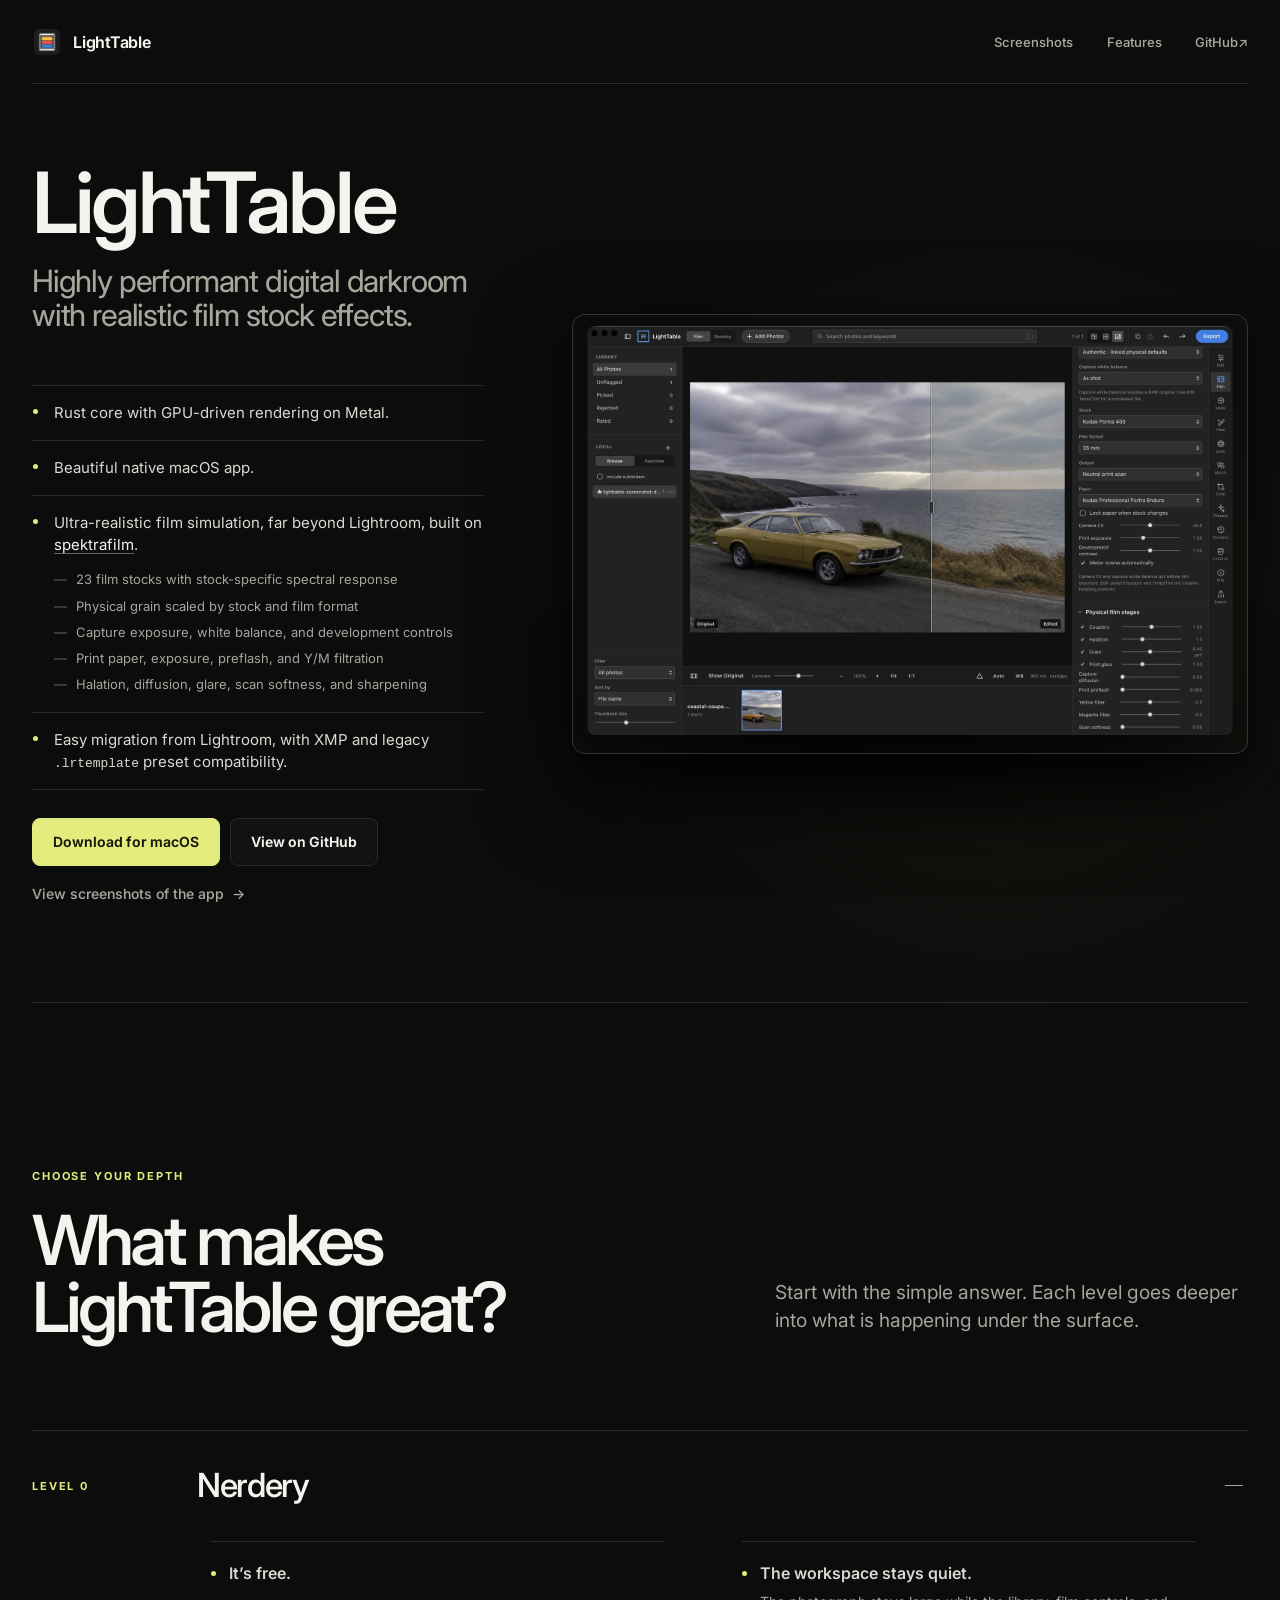
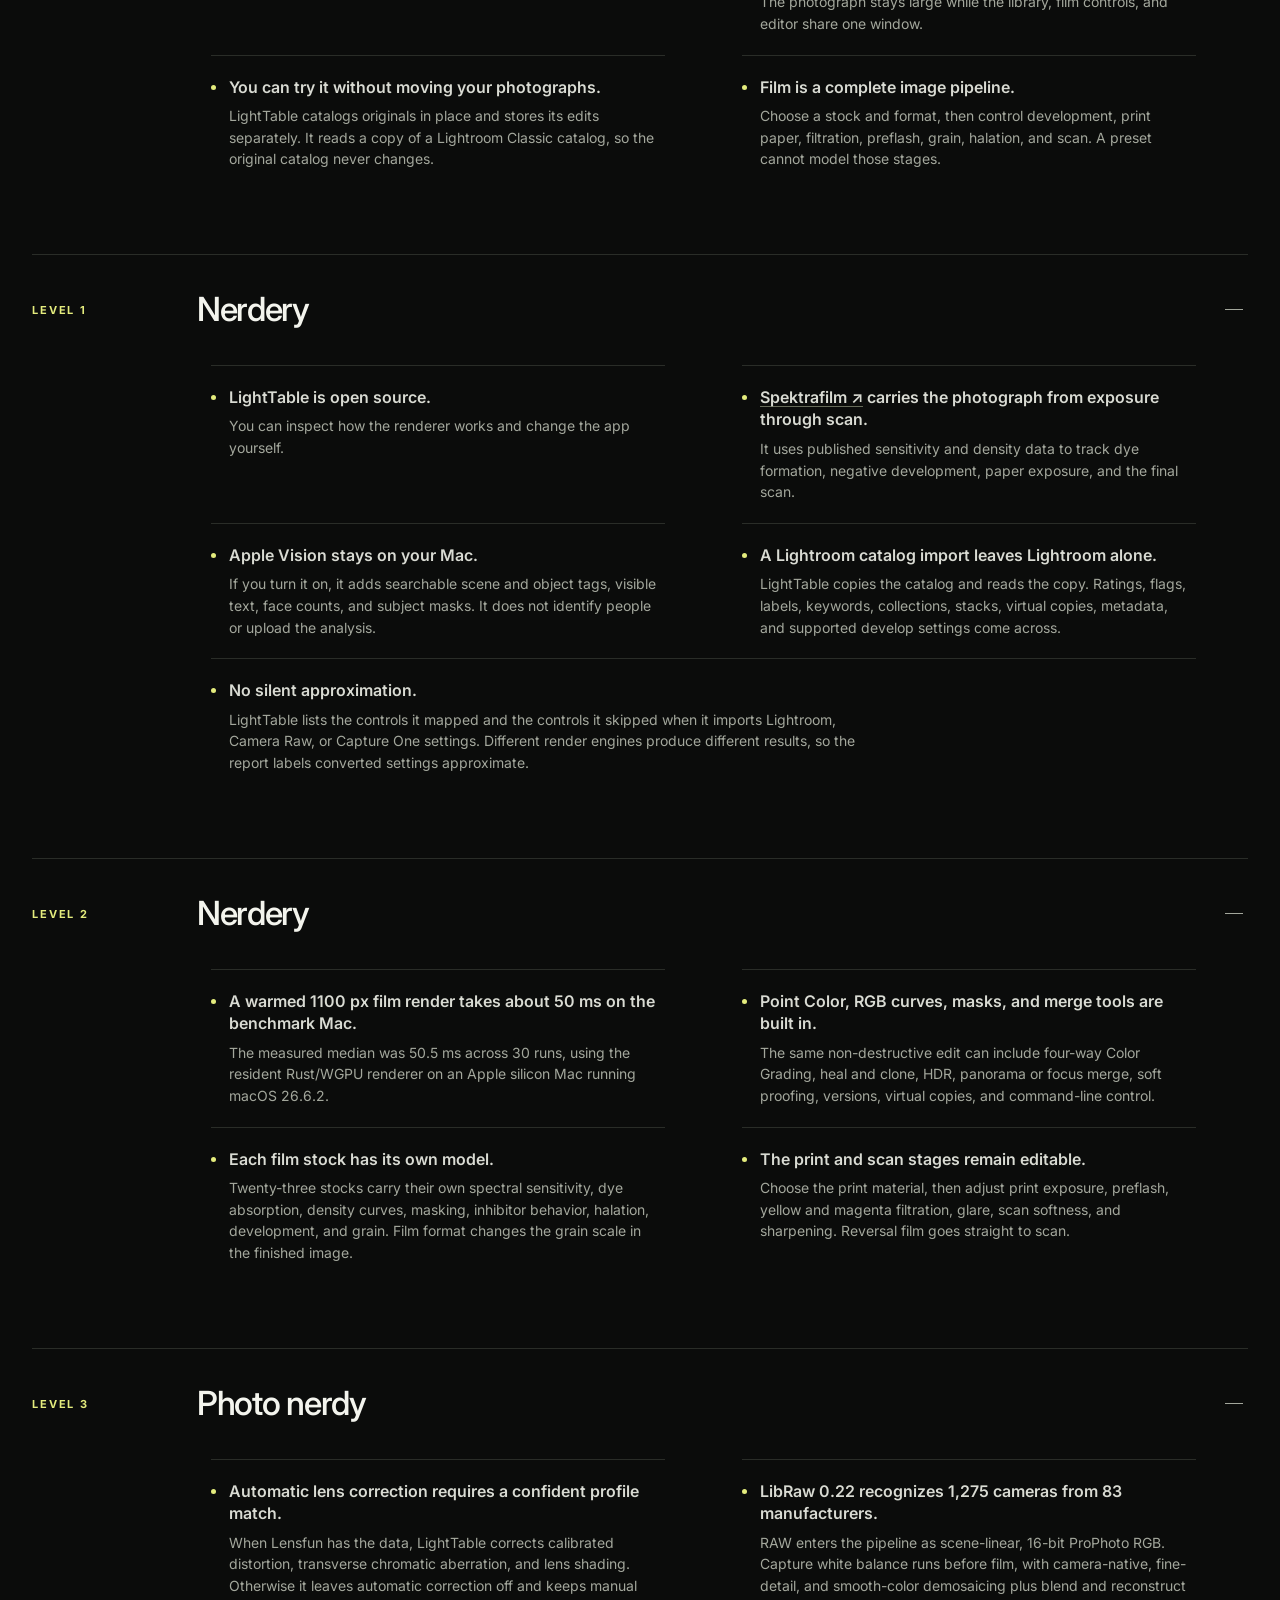
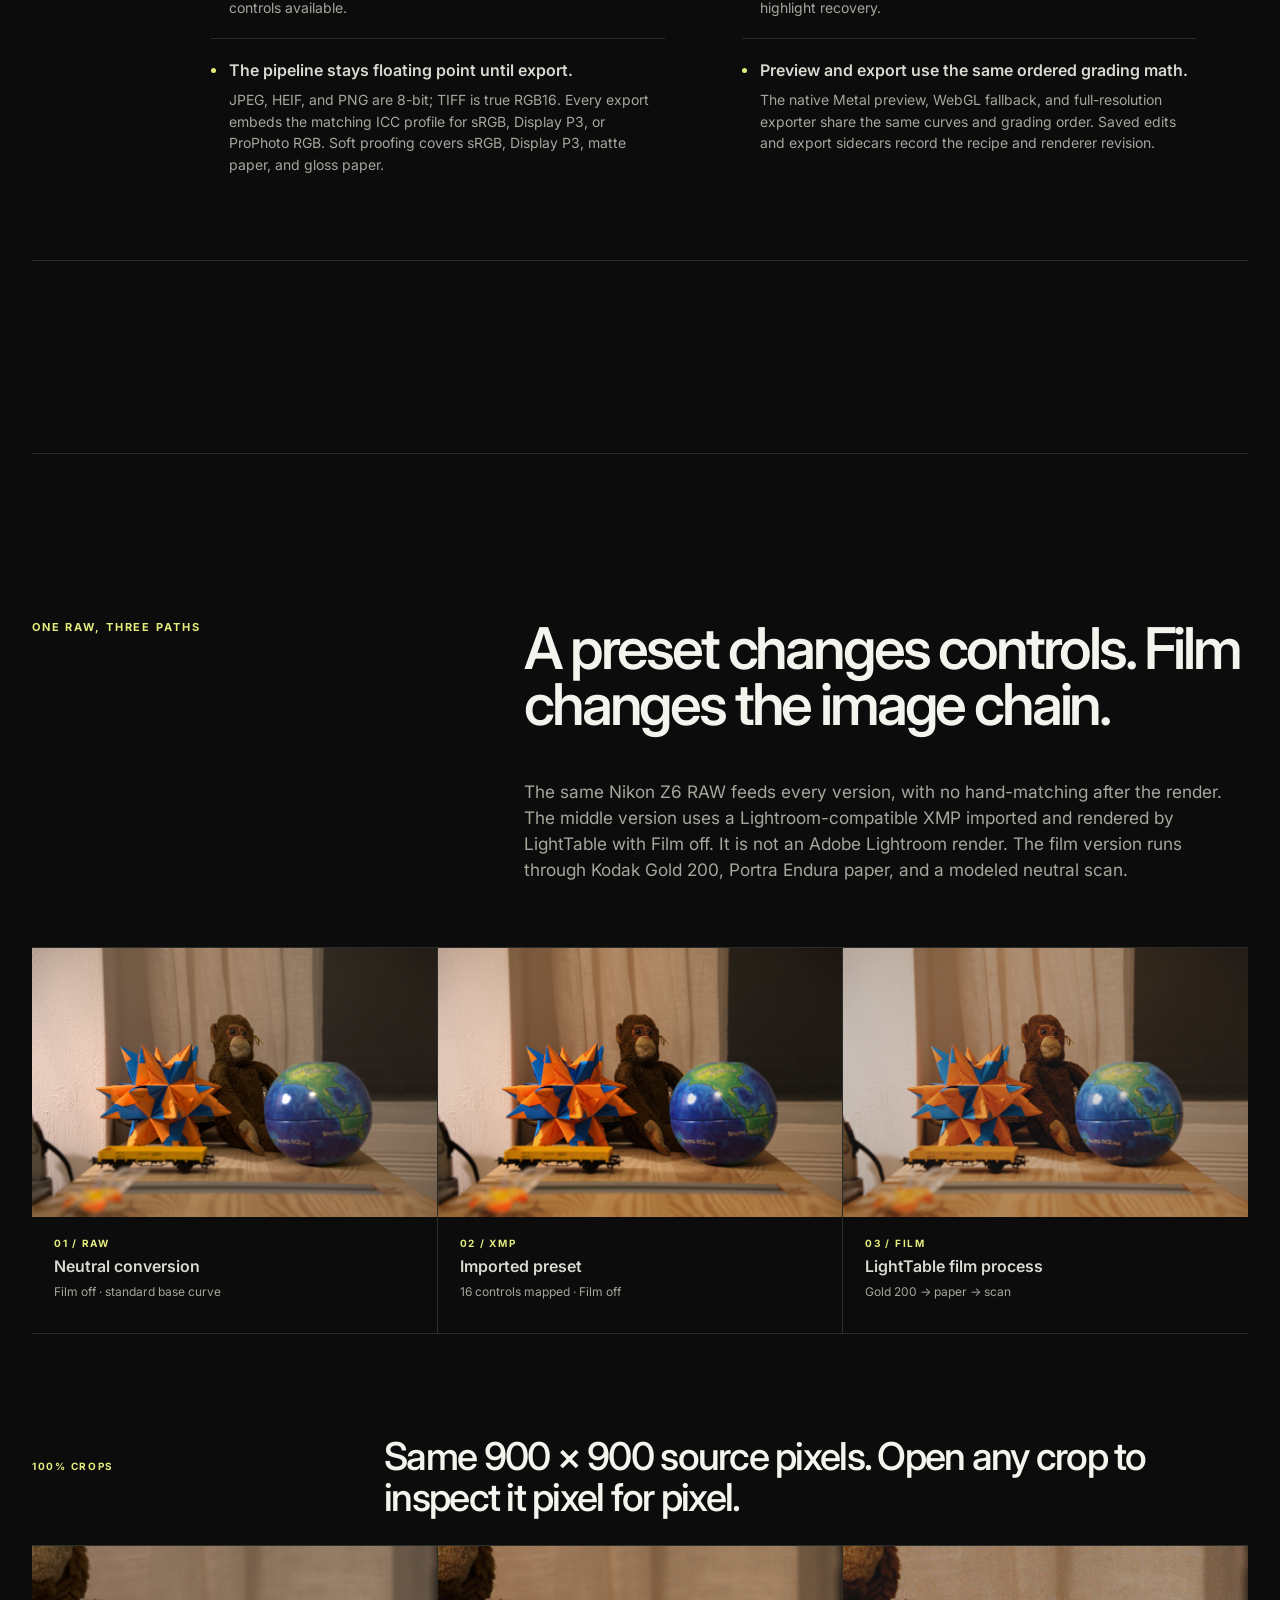
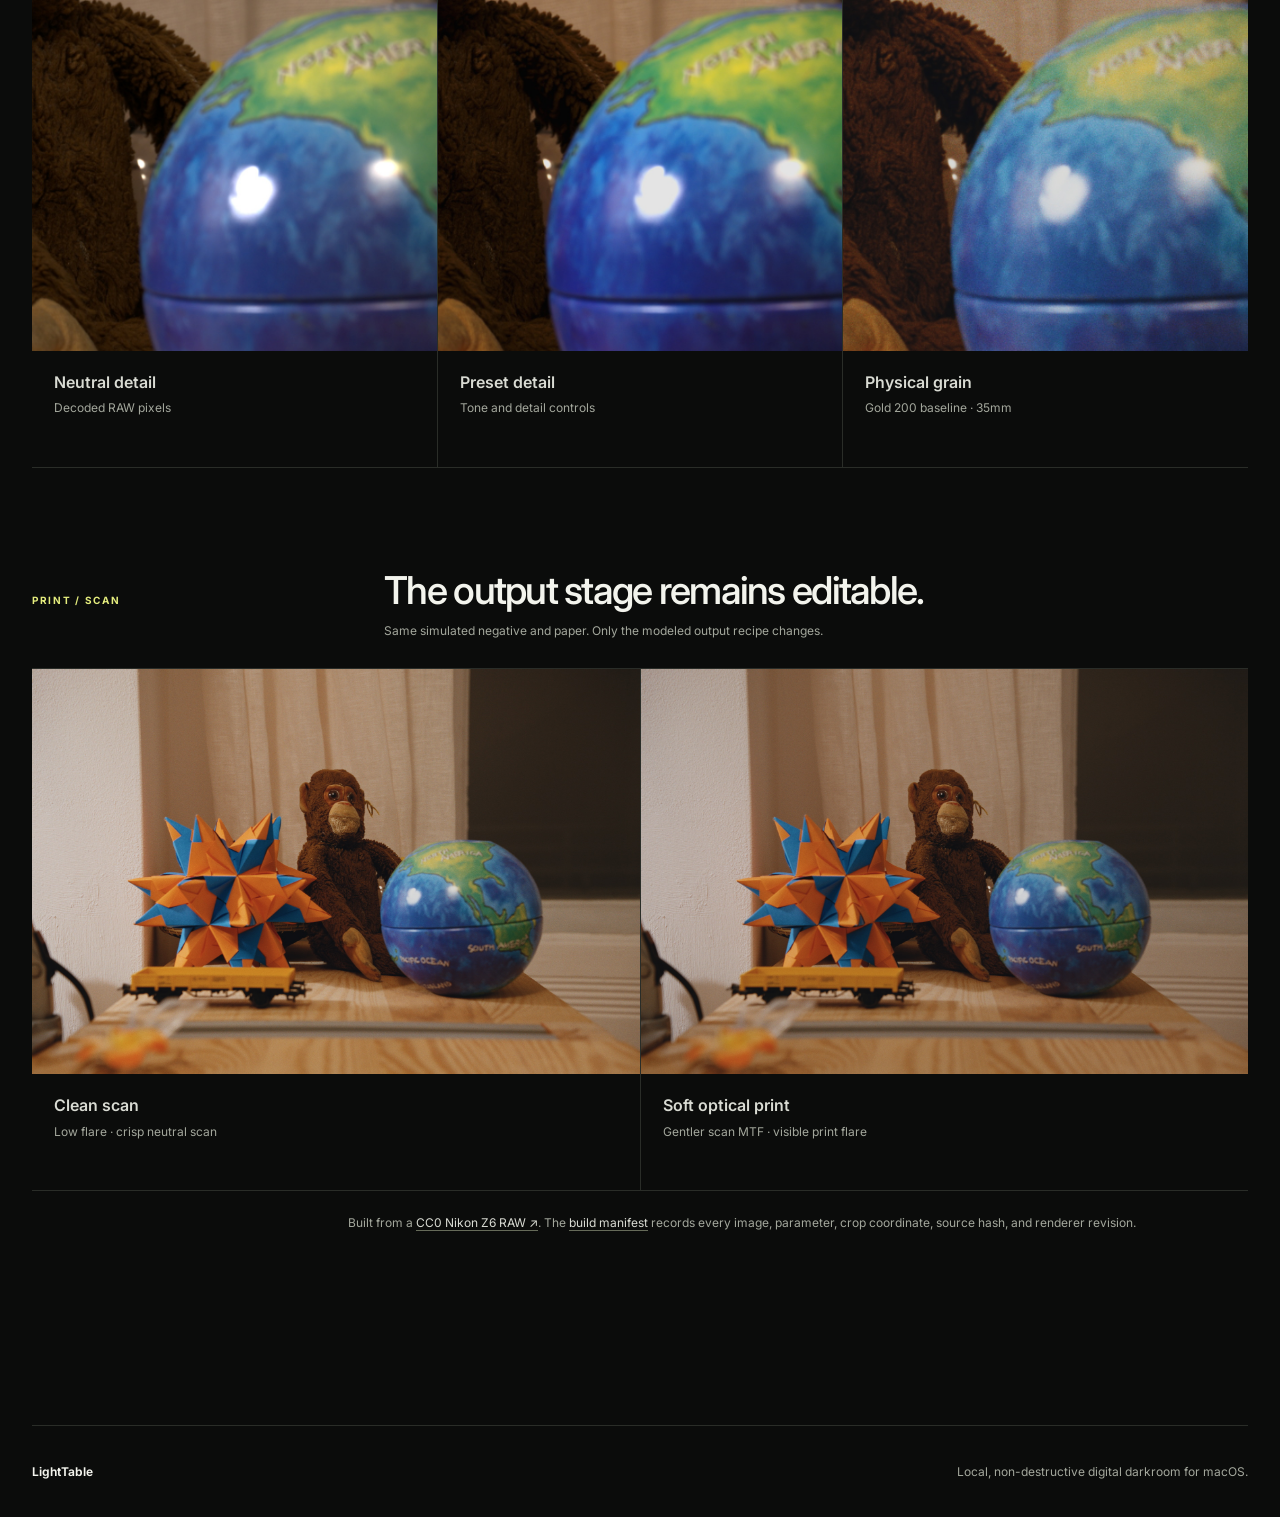
==== index.html @ 834a9f25 "Add searchable feature guide" ====
<!doctype html>
<html lang="en">
  <head>
    <meta charset="utf-8" />
    <meta name="viewport" content="width=device-width, initial-scale=1" />
    <meta
      name="description"
      content="LightTable - Highly performant digital darkroom with realistic film stock effects."
    />
    <meta property="og:title" content="LightTable - Highly performant digital darkroom" />
    <meta
      property="og:description"
      content="A native macOS editor with a Rust and GPU-driven core and realistic film stock effects."
    />
    <meta property="og:type" content="website" />
    <meta property="og:url" content="https://lighttable.app/" />
    <meta property="og:image" content="https://lighttable.app/og.png" />
    <meta name="twitter:card" content="summary_large_image" />
    <meta name="theme-color" content="#0b0c0b" />
    <link rel="icon" href="icon.png" />
    <link rel="preconnect" href="https://fonts.googleapis.com" />
    <link rel="preconnect" href="https://fonts.gstatic.com" crossorigin />
    <link
      href="https://fonts.googleapis.com/css2?family=Inter:wght@400;500;600;700&amp;display=swap"
      rel="stylesheet"
    />
    <link rel="stylesheet" href="styles.css" />
    <title>LightTable - Highly performant digital darkroom</title>
  </head>
  <body>
    <a class="skip-link" href="#main">Skip to content</a>
    <header class="site-header">
      <a class="wordmark" href="./" aria-label="LightTable home">
        <img src="icon.png" alt="" width="30" height="30" />
        <span>LightTable</span>
      </a>
      <nav class="site-nav" aria-label="Main navigation">
        <a href="screenshots.html">Screenshots</a>
        <a href="features.html">Features</a>
        <a href="https://github.com/reville/lighttable-app">GitHub <span aria-hidden="true">↗</span></a>
      </nav>
    </header>

    <main id="main">
      <section class="hero">
        <div class="hero-copy">
          <h1 class="reveal">
            <span>LightTable</span>
            <small>Highly performant digital darkroom with realistic film stock effects.</small>
          </h1>

          <ul class="feature-list reveal">
            <li>Rust core with GPU-driven rendering on Metal.</li>
            <li>Beautiful native macOS app.</li>
            <li>
              Ultra-realistic film simulation, far beyond Lightroom, built on
              <a href="https://github.com/andreavolpato/agx-emulsion">spektrafilm</a>.
              <ul>
                <li>23 film stocks with stock-specific spectral response</li>
                <li>Physical grain scaled by stock and film format</li>
                <li>Capture exposure, white balance, and development controls</li>
                <li>Print paper, exposure, preflash, and Y/M filtration</li>
                <li>Halation, diffusion, glare, scan softness, and sharpening</li>
              </ul>
            </li>
            <li>Easy migration from Lightroom, with XMP and legacy <code>.lrtemplate</code> preset compatibility.</li>
          </ul>

          <div class="actions reveal">
            <a
              class="button button-primary"
              id="release-download"
              href="https://github.com/reville/lighttable-app/releases"
            >Download for macOS</a>
            <a class="button button-secondary" href="https://github.com/reville/lighttable-app">View on GitHub</a>
          </div>

          <a class="screenshot-link reveal" href="screenshots.html">
            View screenshots of the app <span aria-hidden="true">→</span>
          </a>
        </div>

        <a class="product-shot reveal" href="screenshots.html" aria-label="View LightTable screenshots">
          <img
            src="screenshots/film-controls.webp"
            alt="LightTable's native macOS Film workspace showing film stock and physical print controls"
            width="1800"
            height="1169"
          />
        </a>
      </section>

      <section class="nerdery" id="features" aria-labelledby="nerdery-title">
        <header class="nerdery-intro reveal">
          <p class="eyebrow">Choose your depth</p>
          <h2 id="nerdery-title">What makes LightTable great?</h2>
          <p>
            Start with the simple answer. Each level goes deeper into what is
            happening under the surface.
          </p>
        </header>

        <div class="nerdery-levels">
          <details class="nerdery-level reveal" open>
            <summary>
              <span class="nerdery-level-number">Level 0</span>
              <span class="nerdery-level-title">Nerdery</span>
              <span class="nerdery-level-toggle" aria-hidden="true"></span>
            </summary>
            <div class="nerdery-copy">
              <ul>
                <li><strong>It’s free.</strong></li>
                <li>
                  <strong>The workspace stays quiet.</strong>
                  <span>The photograph stays large while the library, film controls, and editor share one window.</span>
                </li>
                <li>
                  <strong>You can try it without moving your photographs.</strong>
                  <span>LightTable catalogs originals in place and stores its edits separately. It reads a copy of a Lightroom Classic catalog, so the original catalog never changes.</span>
                </li>
                <li>
                  <strong>Film is a complete image pipeline.</strong>
                  <span>Choose a stock and format, then control development, print paper, filtration, preflash, grain, halation, and scan. A preset cannot model those stages.</span>
                </li>
              </ul>
            </div>
          </details>

          <details class="nerdery-level reveal" open>
            <summary>
              <span class="nerdery-level-number">Level 1</span>
              <span class="nerdery-level-title">Nerdery</span>
              <span class="nerdery-level-toggle" aria-hidden="true"></span>
            </summary>
            <div class="nerdery-copy">
              <ul>
                <li>
                  <strong>LightTable is open source.</strong>
                  <span>You can inspect how the renderer works and change the app yourself.</span>
                </li>
                <li>
                  <strong><a href="https://github.com/andreavolpato/agx-emulsion">Spektrafilm <span aria-hidden="true">↗</span></a> carries the photograph from exposure through scan.</strong>
                  <span>It uses published sensitivity and density data to track dye formation, negative development, paper exposure, and the final scan.</span>
                </li>
                <li>
                  <strong>Apple Vision stays on your Mac.</strong>
                  <span>If you turn it on, it adds searchable scene and object tags, visible text, face counts, and subject masks. It does not identify people or upload the analysis.</span>
                </li>
                <li>
                  <strong>A Lightroom catalog import leaves Lightroom alone.</strong>
                  <span>LightTable copies the catalog and reads the copy. Ratings, flags, labels, keywords, collections, stacks, virtual copies, metadata, and supported develop settings come across.</span>
                </li>
                <li>
                  <strong>No silent approximation.</strong>
                  <span>LightTable lists the controls it mapped and the controls it skipped when it imports Lightroom, Camera Raw, or Capture One settings. Different render engines produce different results, so the report labels converted settings approximate.</span>
                </li>
              </ul>
            </div>
          </details>

          <details class="nerdery-level reveal" open>
            <summary>
              <span class="nerdery-level-number">Level 2</span>
              <span class="nerdery-level-title">Nerdery</span>
              <span class="nerdery-level-toggle" aria-hidden="true"></span>
            </summary>
            <div class="nerdery-copy">
              <ul>
                <li>
                  <strong>A warmed 1100 px film render takes about 50 ms on the benchmark Mac.</strong>
                  <span>The measured median was 50.5 ms across 30 runs, using the resident Rust/WGPU renderer on an Apple silicon Mac running macOS 26.6.2.</span>
                </li>
                <li>
                  <strong>Point Color, RGB curves, masks, and merge tools are built in.</strong>
                  <span>The same non-destructive edit can include four-way Color Grading, heal and clone, HDR, panorama or focus merge, soft proofing, versions, virtual copies, and command-line control.</span>
                </li>
                <li>
                  <strong>Each film stock has its own model.</strong>
                  <span>Twenty-three stocks carry their own spectral sensitivity, dye absorption, density curves, masking, inhibitor behavior, halation, development, and grain. Film format changes the grain scale in the finished image.</span>
                </li>
                <li>
                  <strong>The print and scan stages remain editable.</strong>
                  <span>Choose the print material, then adjust print exposure, preflash, yellow and magenta filtration, glare, scan softness, and sharpening. Reversal film goes straight to scan.</span>
                </li>
              </ul>
            </div>
          </details>

          <details class="nerdery-level reveal" open>
            <summary>
              <span class="nerdery-level-number">Level 3</span>
              <span class="nerdery-level-title">Photo nerdy</span>
              <span class="nerdery-level-toggle" aria-hidden="true"></span>
            </summary>
            <div class="nerdery-copy">
              <ul>
                <li>
                  <strong>Automatic lens correction requires a confident profile match.</strong>
                  <span>When Lensfun has the data, LightTable corrects calibrated distortion, transverse chromatic aberration, and lens shading. Otherwise it leaves automatic correction off and keeps manual controls available.</span>
                </li>
                <li>
                  <strong>LibRaw 0.22 recognizes 1,275 cameras from 83 manufacturers.</strong>
                  <span>RAW enters the pipeline as scene-linear, 16-bit ProPhoto RGB. Capture white balance runs before film, with camera-native, fine-detail, and smooth-color demosaicing plus blend and reconstruct highlight recovery.</span>
                </li>
                <li>
                  <strong>The pipeline stays floating point until export.</strong>
                  <span>JPEG, HEIF, and PNG are 8-bit; TIFF is true RGB16. Every export embeds the matching ICC profile for sRGB, Display P3, or ProPhoto RGB. Soft proofing covers sRGB, Display P3, matte paper, and gloss paper.</span>
                </li>
                <li>
                  <strong>Preview and export use the same ordered grading math.</strong>
                  <span>The native Metal preview, WebGL fallback, and full-resolution exporter share the same curves and grading order. Saved edits and export sidecars record the recipe and renderer revision.</span>
                </li>
              </ul>
            </div>
          </details>
        </div>
      </section>

      <figure class="film-proof reveal" aria-labelledby="film-proof-title">
        <figcaption class="film-proof-intro">
          <p class="eyebrow">One RAW, three paths</p>
          <h3 id="film-proof-title">A preset changes controls. Film changes the image chain.</h3>
          <p>
            The same Nikon Z6 RAW feeds every version, with no hand-matching
            after the render. The middle version uses a Lightroom-compatible
            XMP imported and rendered by LightTable with Film off. It is not an
            Adobe Lightroom render. The film version runs through Kodak Gold
            200, Portra Endura paper, and a modeled neutral scan.
          </p>
        </figcaption>

        <div class="proof-grid proof-grid-three" aria-label="Full image comparison">
          <a class="proof-item" href="assets/film-comparison/neutral-frame.jpg">
            <span class="proof-image"><img src="assets/film-comparison/neutral-frame.jpg" alt="Neutral conversion of the Nikon Z6 still-life RAW" width="1800" height="1199" loading="lazy" /></span>
            <span class="proof-meta"><span class="proof-index">01 / RAW</span><strong>Neutral conversion</strong><small>Film off · standard base curve</small></span>
          </a>
          <a class="proof-item" href="assets/film-comparison/imported-xmp-frame.jpg">
            <span class="proof-image"><img src="assets/film-comparison/imported-xmp-frame.jpg" alt="The same RAW with a Lightroom-compatible XMP converted and rendered by LightTable" width="1800" height="1199" loading="lazy" /></span>
            <span class="proof-meta"><span class="proof-index">02 / XMP</span><strong>Imported preset</strong><small>16 controls mapped · Film off</small></span>
          </a>
          <a class="proof-item" href="assets/film-comparison/lighttable-film-frame.jpg">
            <span class="proof-image"><img src="assets/film-comparison/lighttable-film-frame.jpg" alt="The same RAW modeled as Kodak Gold 200, printed to Portra Endura paper, and scanned" width="1800" height="1199" loading="lazy" /></span>
            <span class="proof-meta"><span class="proof-index">03 / FILM</span><strong>LightTable film process</strong><small>Gold 200 → paper → scan</small></span>
          </a>
        </div>

        <div class="proof-subhead">
          <span class="proof-index">100% crops</span>
          <h4>Same 900 × 900 source pixels. Open any crop to inspect it pixel for pixel.</h4>
        </div>
        <div class="proof-grid proof-grid-three proof-crops" aria-label="Matched one hundred percent crops">
          <a class="proof-item" href="assets/film-comparison/neutral-crop.jpg">
            <span class="proof-image"><img src="assets/film-comparison/neutral-crop.jpg" alt="One hundred percent crop of the neutral RAW conversion" width="900" height="900" loading="lazy" /></span>
            <span class="proof-meta"><strong>Neutral detail</strong><small>Decoded RAW pixels</small></span>
          </a>
          <a class="proof-item" href="assets/film-comparison/imported-xmp-crop.jpg">
            <span class="proof-image"><img src="assets/film-comparison/imported-xmp-crop.jpg" alt="The identical one hundred percent crop after the imported XMP conversion" width="900" height="900" loading="lazy" /></span>
            <span class="proof-meta"><strong>Preset detail</strong><small>Tone and detail controls</small></span>
          </a>
          <a class="proof-item" href="assets/film-comparison/lighttable-film-crop.jpg">
            <span class="proof-image"><img src="assets/film-comparison/lighttable-film-crop.jpg" alt="The identical one hundred percent crop showing LightTable's physical grain simulation" width="900" height="900" loading="lazy" /></span>
            <span class="proof-meta"><strong>Physical grain</strong><small>Gold 200 baseline · 35mm</small></span>
          </a>
        </div>

        <div class="proof-subhead proof-print-head">
          <span class="proof-index">Print / scan</span>
          <h4>The output stage remains editable.</h4>
          <p>Same simulated negative and paper. Only the modeled output recipe changes.</p>
        </div>
        <div class="proof-grid proof-grid-two" aria-label="Print and scan recipe comparison">
          <a class="proof-item" href="assets/film-comparison/clean-scan-frame.jpg">
            <span class="proof-image"><img src="assets/film-comparison/clean-scan-frame.jpg" alt="Kodak Gold 200 simulation with LightTable's modeled clean scan recipe" width="1800" height="1199" loading="lazy" /></span>
            <span class="proof-meta"><strong>Clean scan</strong><small>Low flare · crisp neutral scan</small></span>
          </a>
          <a class="proof-item" href="assets/film-comparison/soft-optical-print-frame.jpg">
            <span class="proof-image"><img src="assets/film-comparison/soft-optical-print-frame.jpg" alt="Kodak Gold 200 simulation with a softer optical print and visible print flare" width="1800" height="1199" loading="lazy" /></span>
            <span class="proof-meta"><strong>Soft optical print</strong><small>Gentler scan MTF · visible print flare</small></span>
          </a>
        </div>

        <p class="proof-method">
          Built from a <a href="https://raw.pixls.us/getfile.php/3587/nice/Nikon%20-%20Z%206%20-%2012bit%2012bit%20compressed%20%283%3A2%29.NEF">CC0 Nikon Z6 RAW <span aria-hidden="true">↗</span></a>.
          The <a href="assets/film-comparison/manifest.json">build manifest</a>
          records every image, parameter, crop coordinate, source hash, and
          renderer revision.
        </p>
      </figure>
    </main>

    <footer>
      <span>LightTable</span>
      <span>Local, non-destructive digital darkroom for macOS.</span>
    </footer>

    <script src="script.js"></script>
  </body>
</html>
---- styles.css ----
:root {
  color-scheme: dark;
  --background: #0b0c0b;
  --surface: #121411;
  --text: #f3f4ed;
  --muted: #a3a79c;
  --line: #2a2d28;
  --accent: #e4ec7d;
  --accent-ink: #17190d;
  --max-width: 1540px;
}

* {
  box-sizing: border-box;
}

html {
  scroll-behavior: smooth;
}

body {
  margin: 0;
  min-width: 320px;
  background:
    radial-gradient(circle at 78% 10%, rgba(228, 236, 125, 0.055), transparent 28rem),
    var(--background);
  color: var(--text);
  font-family: "Inter", -apple-system, BlinkMacSystemFont, "Helvetica Neue", sans-serif;
  -webkit-font-smoothing: antialiased;
}

a {
  color: inherit;
}

a:focus-visible {
  outline: 2px solid var(--accent);
  outline-offset: 4px;
}

.skip-link {
  position: fixed;
  z-index: 10;
  top: 12px;
  left: 12px;
  padding: 10px 13px;
  border-radius: 6px;
  background: var(--accent);
  color: var(--accent-ink);
  font-size: 13px;
  font-weight: 700;
  text-decoration: none;
  transform: translateY(-80px);
}

.skip-link:focus {
  transform: translateY(0);
}

.site-header,
main,
footer {
  width: min(calc(100% - 64px), var(--max-width));
  margin-inline: auto;
}

.site-header {
  min-height: 84px;
  display: flex;
  align-items: center;
  justify-content: space-between;
  border-bottom: 1px solid var(--line);
}

.wordmark {
  display: inline-flex;
  align-items: center;
  gap: 11px;
  color: var(--text);
  font-size: 16px;
  font-weight: 650;
  letter-spacing: -0.015em;
  text-decoration: none;
}

.wordmark img {
  border-radius: 7px;
}

.site-nav {
  display: flex;
  align-items: center;
  gap: clamp(18px, 2.6vw, 38px);
}

.site-nav a {
  min-height: 44px;
  display: inline-flex;
  align-items: center;
  color: var(--muted);
  font-size: 13px;
  font-weight: 540;
  text-decoration: none;
  transition: color 160ms ease;
}

.site-nav a:hover,
.site-nav a:focus-visible,
.site-nav a[aria-current="page"] {
  color: var(--text);
}

.text-link,
.screenshot-link,
.back-link {
  color: var(--muted);
  font-size: 14px;
  font-weight: 540;
  text-decoration: none;
  transition: color 160ms ease;
}

.text-link:hover,
.screenshot-link:hover,
.back-link:hover {
  color: var(--accent);
}

.hero {
  min-height: calc(100vh - 84px);
  display: grid;
  grid-template-columns: minmax(440px, 0.8fr) minmax(580px, 1.2fr);
  gap: clamp(48px, 7vw, 126px);
  align-items: center;
  padding: clamp(70px, 9vh, 132px) 0 clamp(84px, 11vh, 160px);
}

.hero-copy {
  max-width: 660px;
}

.eyebrow {
  margin: 0 0 24px;
  color: var(--accent);
  font-size: 11px;
  font-weight: 700;
  letter-spacing: 0.17em;
  text-transform: uppercase;
}

h1 {
  margin: 0;
  font-size: clamp(58px, 6.6vw, 108px);
  font-weight: 590;
  letter-spacing: -0.065em;
  line-height: 0.88;
}

h1 span {
  display: block;
  letter-spacing: -0.04em;
}

h1 small {
  display: block;
  max-width: 670px;
  margin-top: 25px;
  color: var(--muted);
  font-size: clamp(25px, 2.4vw, 40px);
  font-weight: 440;
  letter-spacing: -0.038em;
  line-height: 1.08;
}

.feature-list {
  margin: clamp(42px, 6vh, 70px) 0 0;
  padding: 0;
  list-style: none;
  border-top: 1px solid var(--line);
}

.feature-list > li {
  position: relative;
  padding: 16px 0 16px 22px;
  border-bottom: 1px solid var(--line);
  color: #d9dbd3;
  font-size: 15px;
  line-height: 1.48;
}

.feature-list > li::before {
  position: absolute;
  top: 23px;
  left: 1px;
  width: 5px;
  height: 5px;
  border-radius: 50%;
  background: var(--accent);
  content: "";
}

.feature-list a {
  color: var(--text);
  text-decoration-color: #666b59;
  text-underline-offset: 3px;
}

.feature-list ul {
  display: grid;
  gap: 7px;
  margin: 14px 0 1px;
  padding: 0;
  color: var(--muted);
  font-size: 13px;
  list-style: none;
}

.feature-list ul li::before {
  margin-right: 9px;
  color: #60645b;
  content: "—";
}

code {
  color: #d9dbd3;
  font-family: "SFMono-Regular", Consolas, monospace;
  font-size: 0.86em;
}

.actions {
  display: flex;
  flex-wrap: wrap;
  gap: 10px;
  margin-top: 28px;
}

.button {
  min-height: 48px;
  display: inline-flex;
  align-items: center;
  justify-content: center;
  padding: 0 20px;
  border: 1px solid var(--line);
  border-radius: 8px;
  font-size: 14px;
  font-weight: 650;
  text-decoration: none;
  transition: transform 160ms ease, background 160ms ease, border-color 160ms ease;
}

.button:hover {
  transform: translateY(-2px);
}

.button-primary {
  border-color: var(--accent);
  background: var(--accent);
  color: var(--accent-ink);
}

.button-primary:hover {
  background: #f0f6a0;
}

.button-secondary {
  background: rgba(255, 255, 255, 0.025);
}

.button-secondary:hover {
  border-color: #4f534a;
  background: rgba(255, 255, 255, 0.055);
}

.screenshot-link {
  display: inline-flex;
  gap: 8px;
  margin-top: 19px;
}

.product-shot {
  position: relative;
  display: block;
  justify-self: end;
  width: min(100%, 980px);
  text-decoration: none;
  transition: transform 300ms cubic-bezier(0.2, 0.75, 0.25, 1);
}

.product-shot::after {
  position: absolute;
  z-index: -1;
  right: 4%;
  bottom: -8%;
  left: 4%;
  height: 28%;
  border-radius: 50%;
  background: rgba(0, 0, 0, 0.9);
  filter: blur(48px);
  content: "";
}

.product-shot:hover {
  transform: translateY(-6px);
}

.product-shot img {
  display: block;
  width: 100%;
  height: auto;
  border: 1px solid #353832;
  border-radius: 13px;
  box-shadow: 0 34px 90px rgba(0, 0, 0, 0.56), 0 8px 20px rgba(0, 0, 0, 0.34);
}

.nerdery {
  padding: clamp(110px, 13vw, 210px) 0 clamp(120px, 15vw, 230px);
  border-top: 1px solid var(--line);
}

.nerdery-intro {
  display: grid;
  grid-template-columns: minmax(0, 1.15fr) minmax(300px, 0.85fr);
  column-gap: clamp(48px, 8vw, 130px);
  align-items: end;
  padding-bottom: clamp(58px, 7vw, 96px);
}

.nerdery-intro .eyebrow {
  grid-column: 1 / -1;
}

.nerdery-intro h2 {
  max-width: 850px;
  margin: 0;
  font-size: clamp(44px, 5.4vw, 84px);
  font-weight: 560;
  letter-spacing: -0.055em;
  line-height: 0.96;
}

.nerdery-intro > p:last-child {
  max-width: 520px;
  margin: 0 0 5px;
  color: var(--muted);
  font-size: clamp(17px, 1.5vw, 21px);
  line-height: 1.5;
}

.nerdery-level {
  border-top: 1px solid var(--line);
}

.nerdery-level:last-child {
  border-bottom: 1px solid var(--line);
}

.nerdery-level summary {
  display: grid;
  grid-template-columns: clamp(86px, 11vw, 180px) minmax(0, 1fr) 28px;
  gap: 24px;
  align-items: center;
  padding: clamp(25px, 3vw, 40px) 0;
  cursor: pointer;
  list-style: none;
}

.nerdery-level summary::-webkit-details-marker {
  display: none;
}

.nerdery-level-number {
  color: var(--accent);
  font-size: 11px;
  font-weight: 700;
  letter-spacing: 0.17em;
  text-transform: uppercase;
}

.nerdery-level-title {
  font-size: clamp(25px, 2.6vw, 40px);
  font-weight: 540;
  letter-spacing: -0.038em;
  line-height: 1;
  transition: color 160ms ease;
}

.nerdery-level summary:hover .nerdery-level-title,
.nerdery-level summary:focus-visible .nerdery-level-title {
  color: var(--accent);
}

.nerdery-level summary:focus-visible {
  outline: 2px solid var(--accent);
  outline-offset: 6px;
}

.nerdery-level-toggle {
  position: relative;
  width: 28px;
  height: 28px;
}

.nerdery-level-toggle::before,
.nerdery-level-toggle::after {
  position: absolute;
  top: 13px;
  left: 5px;
  width: 18px;
  height: 1px;
  background: var(--muted);
  content: "";
  transition: background 160ms ease, transform 200ms ease;
}

.nerdery-level-toggle::after {
  transform: rotate(90deg);
}

.nerdery-level[open] .nerdery-level-toggle::after {
  transform: rotate(0deg);
}

.nerdery-level summary:hover .nerdery-level-toggle::before,
.nerdery-level summary:hover .nerdery-level-toggle::after,
.nerdery-level summary:focus-visible .nerdery-level-toggle::before,
.nerdery-level summary:focus-visible .nerdery-level-toggle::after {
  background: var(--accent);
}

.nerdery-copy {
  padding: 0 52px clamp(40px, 5vw, 72px) clamp(110px, 14vw, 228px);
}

.nerdery-copy ul {
  display: grid;
  grid-template-columns: repeat(2, minmax(0, 1fr));
  gap: 0 clamp(42px, 6vw, 96px);
  margin: 0;
  padding: 0;
  list-style: none;
}

.nerdery-copy li {
  position: relative;
  padding: 20px 0 20px 18px;
  border-top: 1px solid var(--line);
  color: var(--muted);
  font-size: 14px;
  line-height: 1.55;
}

.nerdery-copy li:last-child:nth-child(odd) {
  grid-column: 1 / -1;
}

.nerdery-copy li:last-child:nth-child(odd) > span {
  max-width: 72ch;
}

.nerdery-copy li::before {
  position: absolute;
  top: 29px;
  left: 0;
  width: 5px;
  height: 5px;
  border-radius: 50%;
  background: var(--accent);
  content: "";
}

.nerdery-copy strong,
.nerdery-copy li > span {
  display: block;
}

.nerdery-copy strong {
  margin-bottom: 7px;
  color: #d9dbd3;
  font-size: 16px;
  font-weight: 590;
  line-height: 1.4;
}

.nerdery-copy li:only-child strong,
.nerdery-copy li:only-child span {
  margin-bottom: 0;
}

.nerdery-copy a {
  text-decoration-color: #666b59;
  text-underline-offset: 3px;
}

.film-proof {
  padding: clamp(110px, 13vw, 210px) 0 clamp(120px, 15vw, 230px);
  border-top: 1px solid var(--line);
}

.film-proof-intro {
  display: grid;
  grid-template-columns: minmax(0, 0.7fr) minmax(560px, 1.3fr);
  column-gap: clamp(48px, 8vw, 130px);
  align-items: end;
  margin: 0 0 clamp(42px, 5vw, 72px);
  color: inherit;
}

.film-proof-intro .eyebrow {
  grid-column: 1;
  align-self: start;
}

.film-proof-intro h3 {
  grid-column: 2;
  margin: 0 0 22px;
  font-size: clamp(38px, 4.5vw, 70px);
  font-weight: 560;
  letter-spacing: -0.055em;
  line-height: 0.98;
}

.film-proof-intro > p:last-child {
  grid-column: 2;
  max-width: 760px;
  margin: 0;
  color: var(--muted);
  font-size: clamp(16px, 1.35vw, 20px);
  line-height: 1.5;
}

.proof-grid {
  display: grid;
  gap: 1px;
  overflow: hidden;
  border-top: 1px solid var(--line);
  border-bottom: 1px solid var(--line);
  background: var(--line);
}

.proof-grid-three {
  grid-template-columns: repeat(3, minmax(0, 1fr));
}

.proof-grid-two {
  grid-template-columns: repeat(2, minmax(0, 1fr));
}

.proof-item {
  min-width: 0;
  background: var(--background);
  color: var(--text);
  text-decoration: none;
}

.proof-item:focus-visible {
  outline-offset: -2px;
}

.proof-image {
  display: block;
  overflow: hidden;
  background: #080908;
}

.film-proof .proof-image img {
  display: block;
  width: 100%;
  height: auto;
  border: 0;
  border-radius: 0;
  box-shadow: none;
  transition: transform 260ms ease;
}

.proof-crops .proof-image img {
  aspect-ratio: 1;
  object-fit: cover;
}

.proof-item:hover .proof-image img,
.proof-item:focus-visible .proof-image img {
  transform: scale(1.012);
}

.proof-meta {
  min-height: 116px;
  display: grid;
  align-content: start;
  gap: 6px;
  padding: 20px 22px 24px;
}

.proof-meta strong {
  color: #d9dbd3;
  font-size: 16px;
  font-weight: 590;
  line-height: 1.4;
}

.proof-meta small,
.proof-print-head p {
  color: var(--muted);
  font-size: 12px;
  line-height: 1.5;
}

.proof-index {
  color: var(--accent);
  font-size: 10px;
  font-weight: 700;
  letter-spacing: 0.17em;
  text-transform: uppercase;
}

.proof-subhead {
  display: grid;
  grid-template-columns: minmax(160px, 0.38fr) minmax(0, 1fr);
  gap: 24px;
  align-items: baseline;
  margin: clamp(70px, 8vw, 118px) 0 28px;
}

.proof-subhead h4 {
  max-width: 870px;
  margin: 0;
  font-size: clamp(27px, 3vw, 46px);
  font-weight: 540;
  letter-spacing: -0.045em;
  line-height: 1.05;
}

.proof-print-head p {
  grid-column: 2;
  margin: -12px 0 0;
}

.proof-method {
  max-width: 900px;
  margin: 22px 0 0 auto;
  color: var(--muted);
  font-size: 12px;
  line-height: 1.65;
}

.proof-method a {
  color: #d9dbd3;
  text-decoration-color: #666b59;
  text-underline-offset: 3px;
}

footer {
  min-height: 92px;
  display: flex;
  align-items: center;
  justify-content: space-between;
  gap: 24px;
  border-top: 1px solid var(--line);
  color: var(--muted);
  font-size: 12px;
}

footer span:first-child {
  color: var(--text);
  font-weight: 650;
}

.gallery-main {
  padding: clamp(68px, 10vw, 140px) 0 120px;
}

.gallery-intro {
  max-width: 900px;
  margin-bottom: clamp(64px, 8vw, 120px);
}

.gallery-intro h1 {
  margin-top: 30px;
  font-size: clamp(32px, 4.2vw, 58px);
}

.gallery {
  display: grid;
  gap: clamp(76px, 10vw, 150px);
}

figure {
  margin: 0;
}

figure img {
  display: block;
  width: 100%;
  height: auto;
  border: 1px solid #353832;
  border-radius: 13px;
  box-shadow: 0 34px 100px rgba(0, 0, 0, 0.52);
}

figcaption {
  display: flex;
  justify-content: space-between;
  gap: 24px;
  margin-top: 17px;
  color: var(--muted);
  font-size: 13px;
}

figcaption strong {
  color: var(--text);
  font-weight: 580;
}

[hidden] {
  display: none !important;
}

.features-main {
  padding-bottom: clamp(110px, 14vw, 220px);
}

.features-hero {
  max-width: 1120px;
  padding: clamp(94px, 12vw, 180px) 0 clamp(100px, 13vw, 190px);
}

.features-hero h1 {
  font-size: clamp(58px, 7.4vw, 112px);
}

.features-lede {
  max-width: 860px;
  margin: clamp(34px, 4vw, 54px) 0 0;
  color: var(--muted);
  font-size: clamp(20px, 2vw, 30px);
  letter-spacing: -0.03em;
  line-height: 1.35;
}

.feature-overview,
.feature-directory {
  border-top: 1px solid var(--line);
}

.feature-overview {
  padding: clamp(88px, 10vw, 148px) 0 clamp(118px, 14vw, 210px);
}

.feature-section-intro {
  display: grid;
  grid-template-columns: minmax(220px, 0.42fr) minmax(0, 1fr);
  column-gap: clamp(40px, 7vw, 110px);
  align-items: end;
  margin-bottom: clamp(54px, 7vw, 96px);
}

.feature-section-intro .eyebrow {
  grid-column: 1 / -1;
}

.feature-section-intro h2 {
  margin: 0;
  font-size: clamp(42px, 5.2vw, 80px);
  font-weight: 560;
  letter-spacing: -0.055em;
  line-height: 0.96;
}

.big-picture-list {
  display: grid;
  grid-template-columns: repeat(2, minmax(0, 1fr));
  margin: 0;
  padding: 0;
  border-top: 1px solid var(--line);
  counter-reset: feature-overview;
  list-style: none;
}

.big-picture-list li {
  display: grid;
  grid-template-columns: 42px minmax(0, 1fr);
  gap: 18px;
  min-height: 118px;
  align-content: start;
  padding: 28px clamp(24px, 3vw, 48px) 28px 0;
  border-bottom: 1px solid var(--line);
  color: #d9dbd3;
  font-size: clamp(16px, 1.4vw, 20px);
  letter-spacing: -0.015em;
  line-height: 1.45;
  counter-increment: feature-overview;
}

.big-picture-list li:nth-child(even) {
  padding-right: 0;
  padding-left: clamp(24px, 3vw, 48px);
  border-left: 1px solid var(--line);
}

.big-picture-list li::before {
  color: var(--accent);
  font-size: 11px;
  font-weight: 700;
  letter-spacing: 0.12em;
  line-height: 2.2;
  content: counter(feature-overview, decimal-leading-zero);
}

.feature-directory {
  padding-top: clamp(88px, 10vw, 148px);
}

.feature-directory-intro {
  grid-template-columns: minmax(220px, 0.42fr) minmax(0, 1fr) minmax(280px, 0.55fr);
}

.feature-directory-intro > p:last-child {
  max-width: 430px;
  margin: 0 0 5px;
  color: var(--muted);
  font-size: clamp(16px, 1.4vw, 20px);
  line-height: 1.55;
}

.feature-search-bar {
  position: sticky;
  z-index: 4;
  top: 0;
  margin-bottom: 2px;
  padding: 18px 0 20px;
  border-top: 1px solid var(--line);
  border-bottom: 1px solid var(--line);
  background: rgba(11, 12, 11, 0.94);
  backdrop-filter: blur(16px);
  -webkit-backdrop-filter: blur(16px);
}

.feature-search {
  display: grid;
  grid-template-columns: minmax(160px, 0.42fr) minmax(0, 1fr) minmax(180px, 0.55fr);
  gap: clamp(24px, 4vw, 64px);
  align-items: center;
}

.feature-search label {
  color: #d9dbd3;
  font-size: 13px;
  font-weight: 590;
}

.feature-search-control {
  position: relative;
}

.feature-search input {
  width: 100%;
  height: 54px;
  padding: 0 76px 0 18px;
  border: 1px solid #3a3e36;
  border-radius: 8px;
  outline: none;
  background: var(--surface);
  color: var(--text);
  font: inherit;
  font-size: 15px;
  transition: border-color 160ms ease, box-shadow 160ms ease;
}

.feature-search input::placeholder {
  color: #777c71;
}

.feature-search input:focus {
  border-color: var(--accent);
  box-shadow: 0 0 0 3px rgba(228, 236, 125, 0.12);
}

.feature-search input::-webkit-search-cancel-button {
  display: none;
}

.feature-search button,
.text-button {
  border: 0;
  background: none;
  color: var(--accent);
  font: inherit;
  font-size: 12px;
  font-weight: 650;
  cursor: pointer;
}

.feature-search button {
  position: absolute;
  top: 0;
  right: 14px;
  height: 54px;
  padding: 0 4px;
}

.feature-search button:focus-visible,
.text-button:focus-visible {
  outline: 2px solid var(--accent);
  outline-offset: 3px;
}

#feature-results {
  margin: 0;
  color: var(--muted);
  font-size: 13px;
  line-height: 1.4;
}

.feature-group {
  display: grid;
  grid-template-columns: minmax(220px, 0.42fr) minmax(0, 1.55fr);
  column-gap: clamp(40px, 7vw, 110px);
  padding: clamp(62px, 7vw, 100px) 0;
  border-bottom: 1px solid var(--line);
}

.feature-group-header {
  position: sticky;
  top: 112px;
  align-self: start;
}

.feature-group-number {
  margin: 0 0 24px;
  color: var(--accent);
  font-size: 11px;
  font-weight: 700;
  letter-spacing: 0.17em;
}

.feature-group h3 {
  max-width: 330px;
  margin: 0;
  font-size: clamp(27px, 2.6vw, 40px);
  font-weight: 550;
  letter-spacing: -0.045em;
  line-height: 1.03;
}

.feature-group-header > p:last-child {
  max-width: 330px;
  margin: 22px 0 0;
  color: var(--muted);
  font-size: 14px;
  line-height: 1.55;
}

.feature-items {
  margin: 0;
  padding: 0;
  border-top: 1px solid var(--line);
  list-style: none;
}

.feature-items li {
  display: grid;
  grid-template-columns: minmax(160px, 0.42fr) minmax(0, 1fr);
  gap: clamp(24px, 4vw, 66px);
  padding: 21px 0 23px;
  border-bottom: 1px solid var(--line);
  line-height: 1.52;
}

.feature-items li::before {
  display: none;
}

.feature-items strong {
  color: #d9dbd3;
  font-size: 14px;
  font-weight: 590;
}

.feature-items span {
  color: var(--muted);
  font-size: 14px;
}

.feature-empty {
  padding: clamp(70px, 10vw, 140px) 0;
  text-align: center;
}

.feature-empty p {
  margin: 0 0 14px;
  color: var(--muted);
  font-size: 18px;
}

.text-button {
  padding: 8px;
  font-size: 14px;
}

.reveal {
  opacity: 0;
  transform: translateY(12px);
  transition: opacity 600ms ease, transform 600ms ease;
}

.reveal.is-visible {
  opacity: 1;
  transform: translateY(0);
}

.hero .reveal:nth-child(2) {
  transition-delay: 70ms;
}

.hero .reveal:nth-child(3) {
  transition-delay: 130ms;
}

.hero .reveal:nth-child(4) {
  transition-delay: 190ms;
}

@media (max-width: 1120px) {
  .hero {
    grid-template-columns: 1fr;
    gap: 72px;
  }

  .hero-copy {
    max-width: 760px;
  }

  .product-shot {
    justify-self: stretch;
    width: 100%;
  }

  .nerdery-intro {
    grid-template-columns: 1fr;
    gap: 30px;
  }

  .nerdery-intro > p:last-child {
    max-width: 680px;
  }

  .nerdery-copy {
    padding-left: clamp(110px, 17vw, 190px);
  }

  .feature-directory-intro {
    grid-template-columns: minmax(220px, 0.42fr) minmax(0, 1fr);
    row-gap: 28px;
  }

  .feature-directory-intro > p:last-child {
    grid-column: 2;
  }

  .feature-search {
    grid-template-columns: minmax(160px, 0.42fr) minmax(0, 1fr);
  }

  #feature-results {
    grid-column: 2;
  }

  .film-proof-intro {
    grid-template-columns: 1fr;
    gap: 26px;
  }

  .film-proof-intro .eyebrow,
  .film-proof-intro h3,
  .film-proof-intro > p:last-child {
    grid-column: 1;
  }

  .film-proof-intro h3 {
    max-width: 900px;
    margin-bottom: 0;
  }
}

@media (max-width: 860px) {
  .feature-section-intro,
  .feature-directory-intro {
    grid-template-columns: 1fr;
    gap: 26px;
  }

  .feature-directory-intro > p:last-child {
    grid-column: auto;
  }

  .feature-group {
    grid-template-columns: 1fr;
    gap: 42px;
  }

  .feature-group-header {
    position: static;
  }

  .feature-group-header > p:last-child,
  .feature-group h3 {
    max-width: 580px;
  }
}

@media (max-width: 680px) {
  .site-header,
  main,
  footer {
    width: min(calc(100% - 36px), var(--max-width));
  }

  .site-header {
    min-height: 72px;
  }

  .site-nav {
    gap: 16px;
  }

  .site-nav a {
    font-size: 12px;
  }

  .hero {
    min-height: auto;
    padding: 64px 0 90px;
  }

  h1 {
    font-size: clamp(52px, 17vw, 76px);
  }

  h1 small {
    font-size: 26px;
  }

  .feature-list > li {
    font-size: 14px;
  }

  .nerdery {
    padding: 88px 0 110px;
  }

  .film-proof {
    padding: 88px 0 110px;
  }

  .nerdery-intro {
    padding-bottom: 54px;
  }

  .nerdery-intro h2 {
    font-size: clamp(42px, 13vw, 62px);
  }

  .nerdery-level summary {
    grid-template-columns: 70px minmax(0, 1fr) 24px;
    gap: 12px;
  }

  .nerdery-level-title {
    font-size: 25px;
  }

  .nerdery-copy {
    padding: 0 0 42px;
  }

  .nerdery-copy ul {
    grid-template-columns: 1fr;
  }

  .nerdery-copy li {
    padding: 18px 0 18px 17px;
  }

  .nerdery-copy li::before {
    top: 27px;
  }

  .proof-grid-three,
  .proof-grid-two {
    grid-template-columns: 1fr;
  }

  .proof-meta {
    min-height: auto;
  }

  .proof-subhead {
    grid-template-columns: 1fr;
    gap: 14px;
  }

  .proof-print-head p {
    grid-column: 1;
    margin-top: -2px;
  }

  .button {
    flex: 1 1 100%;
  }

  footer {
    padding: 28px 0;
    align-items: flex-start;
    flex-direction: column;
  }

  figcaption {
    flex-direction: column;
    gap: 6px;
  }

  .features-hero {
    padding: 76px 0 96px;
  }

  .features-hero h1 {
    font-size: clamp(50px, 15.5vw, 72px);
  }

  .features-lede {
    font-size: 20px;
  }

  .feature-overview {
    padding: 78px 0 112px;
  }

  .feature-section-intro {
    margin-bottom: 48px;
  }

  .feature-section-intro h2 {
    font-size: clamp(40px, 12vw, 58px);
  }

  .big-picture-list {
    grid-template-columns: 1fr;
  }

  .big-picture-list li,
  .big-picture-list li:nth-child(even) {
    min-height: 0;
    padding: 22px 0;
    border-left: 0;
  }

  .feature-directory {
    padding-top: 78px;
  }

  .feature-search-bar {
    margin-inline: -18px;
    padding: 16px 18px 18px;
  }

  .feature-search {
    grid-template-columns: 1fr;
    gap: 10px;
  }

  .feature-search label {
    display: none;
  }

  #feature-results {
    grid-column: auto;
  }

  .feature-group {
    gap: 34px;
    padding: 62px 0;
  }

  .feature-items li {
    grid-template-columns: 1fr;
    gap: 7px;
    padding: 18px 0 20px;
  }
}

@media (max-width: 420px) {
  .wordmark span {
    display: none;
  }
}

@media (prefers-reduced-motion: reduce) {
  html {
    scroll-behavior: auto;
  }

  .reveal,
  .reveal.is-visible,
  .button,
  .product-shot,
  .nerdery-level-title,
  .feature-search input,
  .nerdery-level-toggle::before,
  .nerdery-level-toggle::after {
    opacity: 1;
    transform: none;
    transition: none;
  }
}
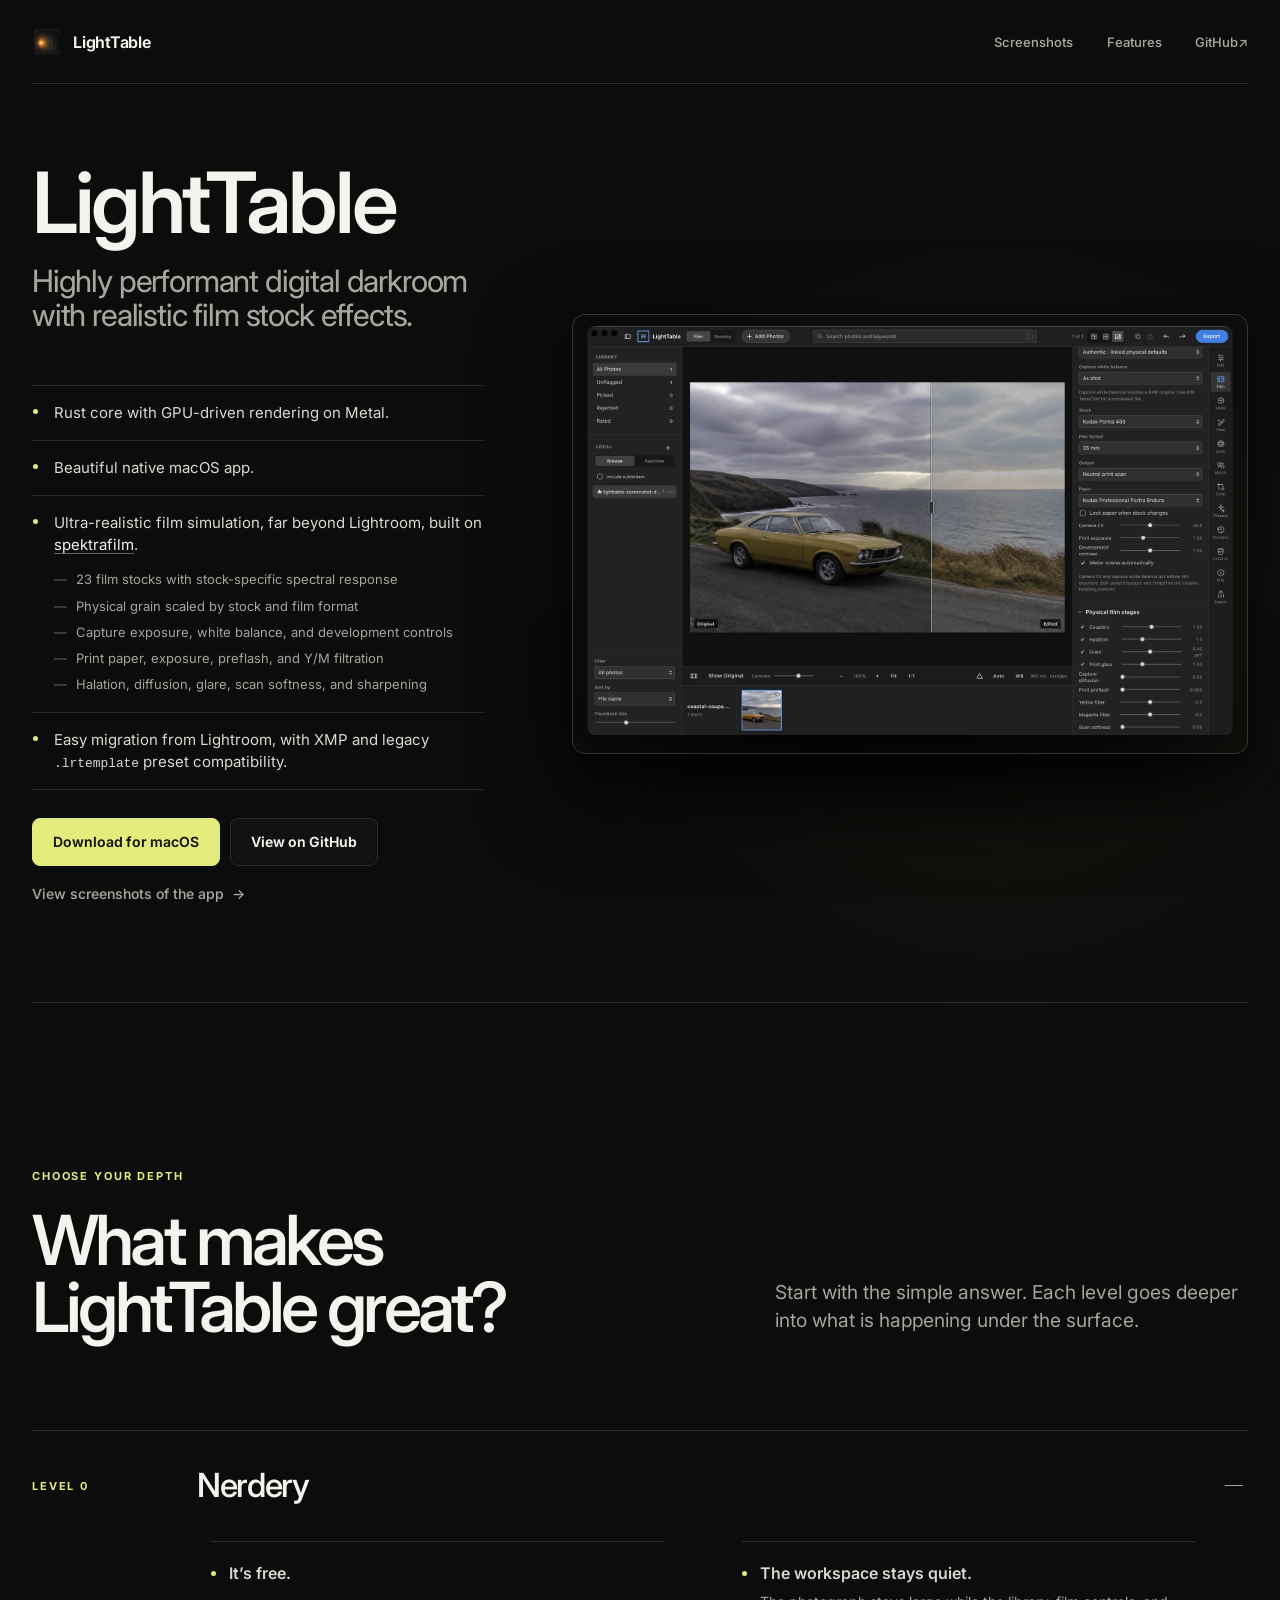
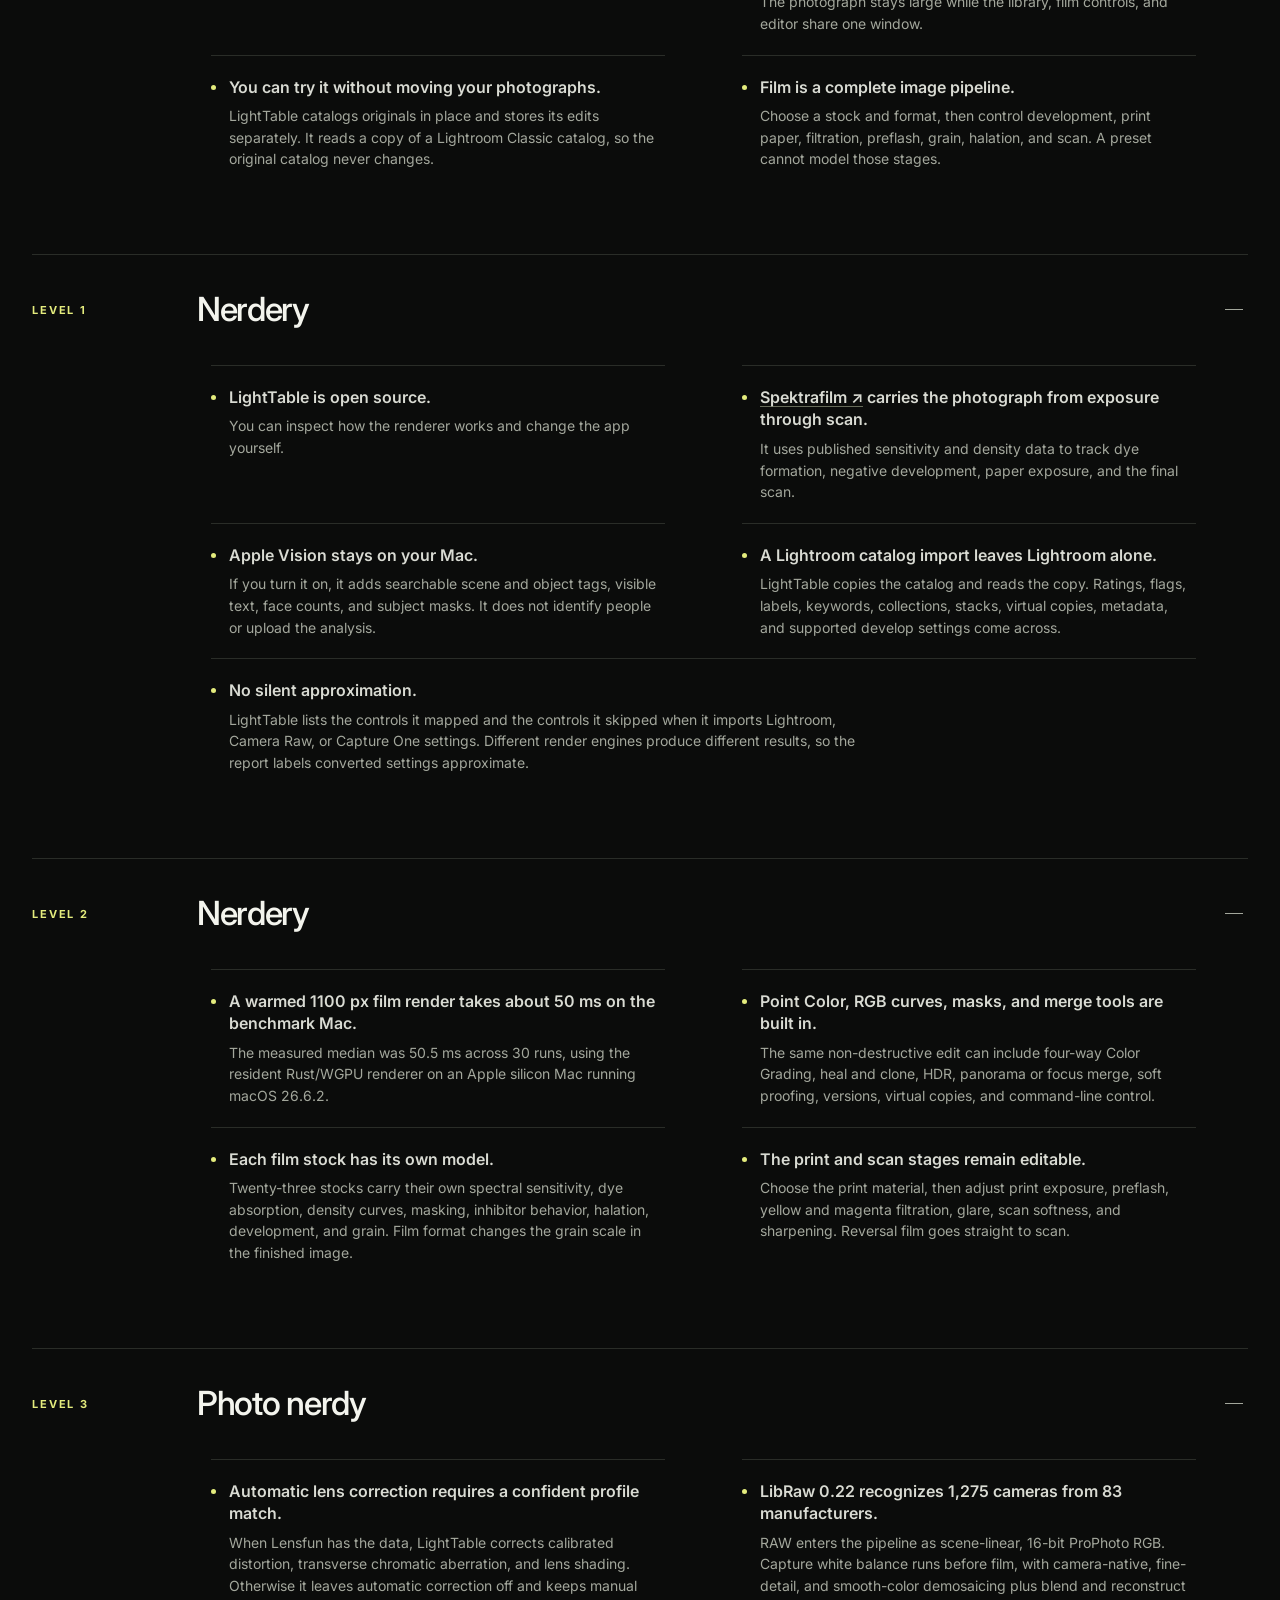
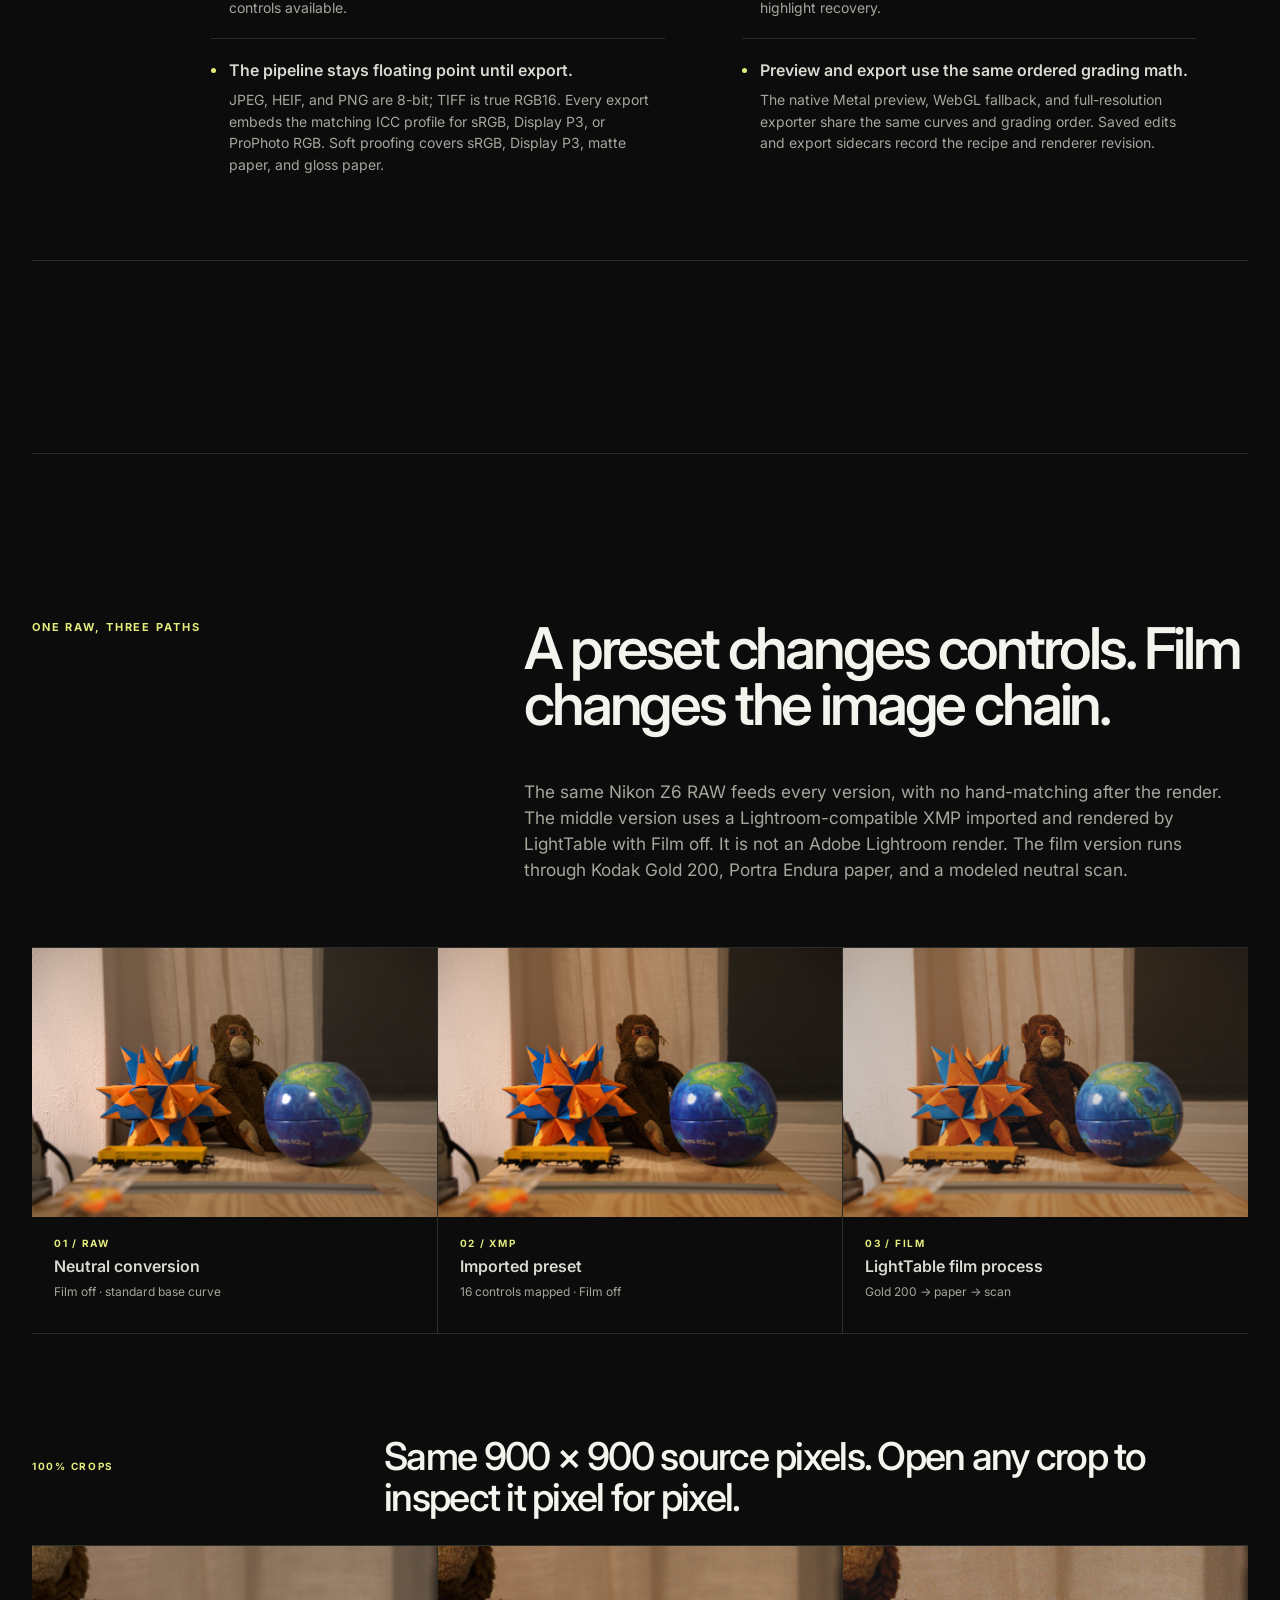
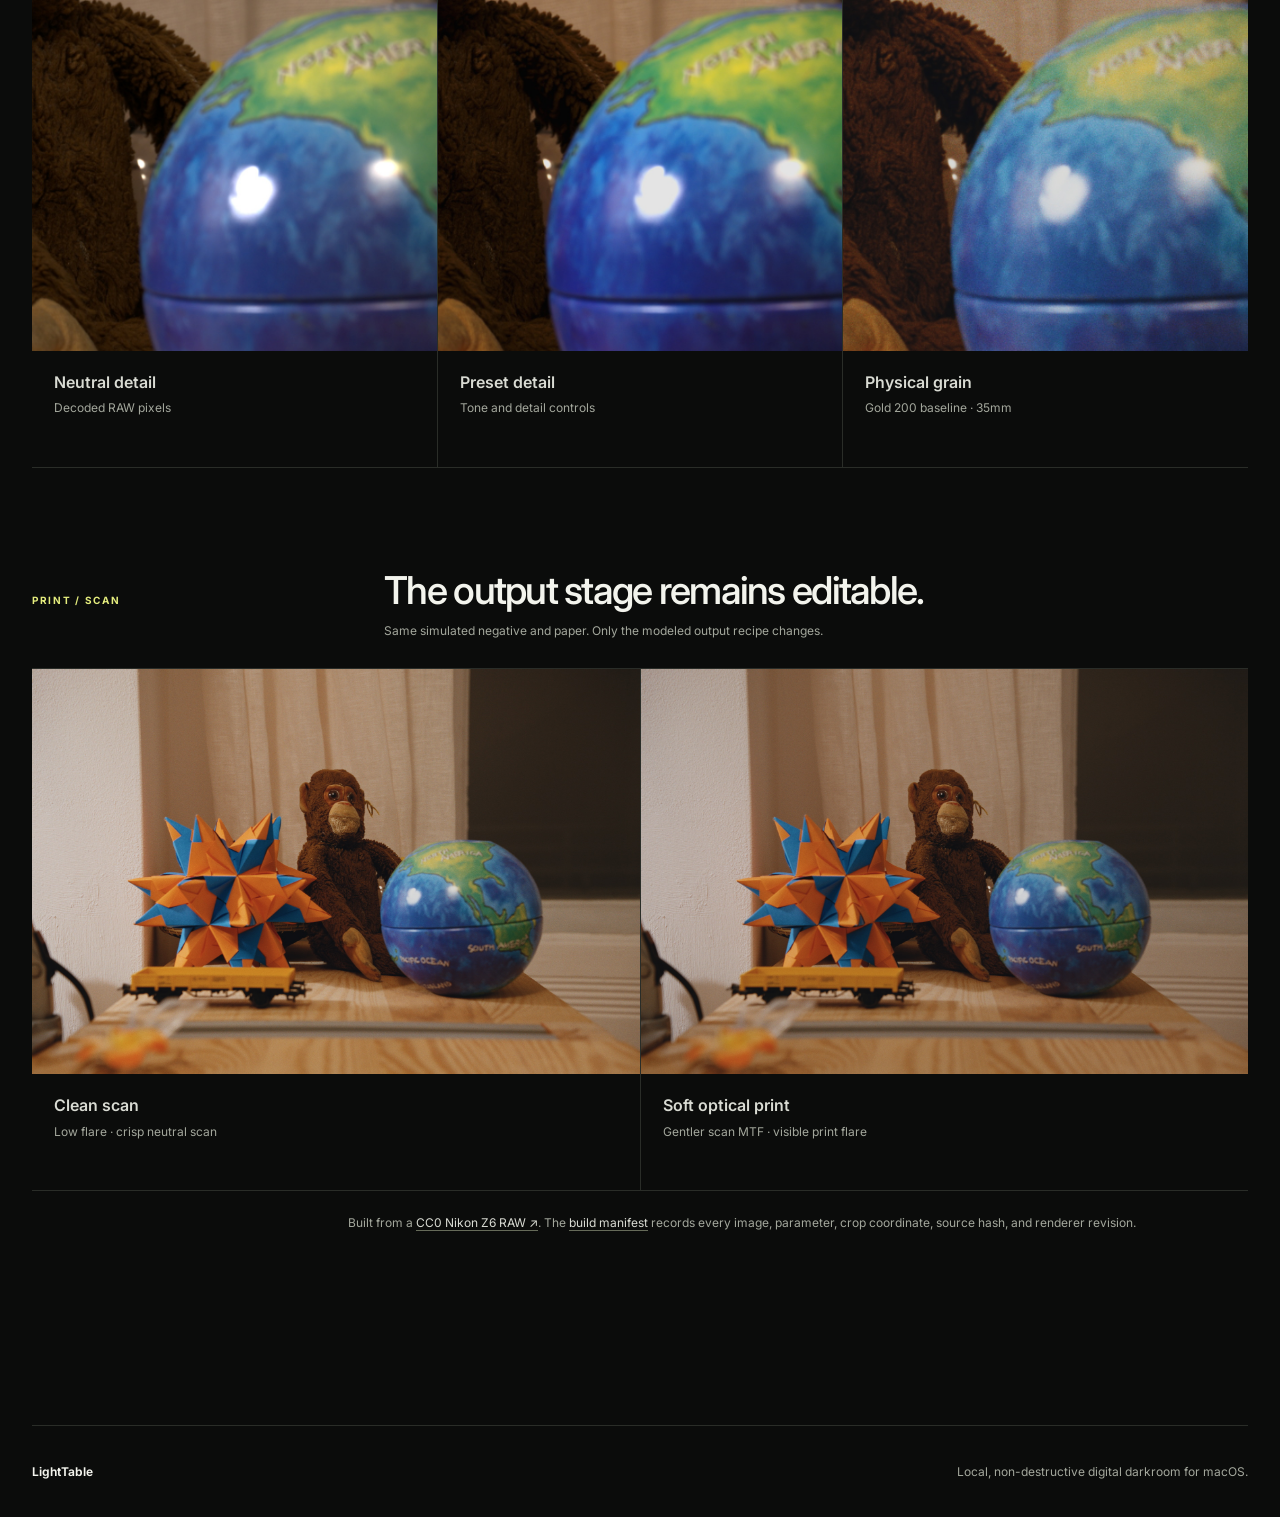
==== commit 0026109a: "Update website to current app icon" ====
--- a/index.html
+++ b/index.html
@@ -17,7 +17,9 @@
     <meta property="og:image" content="https://lighttable.app/og.png" />
     <meta name="twitter:card" content="summary_large_image" />
     <meta name="theme-color" content="#0b0c0b" />
-    <link rel="icon" href="icon.png" />
+    <link rel="icon" type="image/png" sizes="32x32" href="favicon-32.png" />
+    <link rel="icon" type="image/png" sizes="16x16" href="favicon-16.png" />
+    <link rel="apple-touch-icon" href="app-icon.png" />
     <link rel="preconnect" href="https://fonts.googleapis.com" />
     <link rel="preconnect" href="https://fonts.gstatic.com" crossorigin />
     <link
@@ -31,7 +33,7 @@
     <a class="skip-link" href="#main">Skip to content</a>
     <header class="site-header">
       <a class="wordmark" href="./" aria-label="LightTable home">
-        <img src="icon.png" alt="" width="30" height="30" />
+        <img src="app-icon-64.png" alt="" width="30" height="30" />
         <span>LightTable</span>
       </a>
       <nav class="site-nav" aria-label="Main navigation">
--- a/styles.css
+++ b/styles.css
@@ -718,25 +718,8 @@
   padding-bottom: clamp(110px, 14vw, 220px);
 }
 
-.features-hero {
-  max-width: 1120px;
-  padding: clamp(94px, 12vw, 180px) 0 clamp(100px, 13vw, 190px);
-}
-
-.features-hero h1 {
-  font-size: clamp(58px, 7.4vw, 112px);
-}
-
-.features-lede {
-  max-width: 860px;
-  margin: clamp(34px, 4vw, 54px) 0 0;
-  color: var(--muted);
-  font-size: clamp(20px, 2vw, 30px);
-  letter-spacing: -0.03em;
-  line-height: 1.35;
-}
-
 .feature-overview,
+.feature-facts,
 .feature-directory {
   border-top: 1px solid var(--line);
 }
@@ -757,6 +740,7 @@
   grid-column: 1 / -1;
 }
 
+.feature-section-intro h1,
 .feature-section-intro h2 {
   margin: 0;
   font-size: clamp(42px, 5.2vw, 80px);
@@ -803,6 +787,97 @@
   letter-spacing: 0.12em;
   line-height: 2.2;
   content: counter(feature-overview, decimal-leading-zero);
+}
+
+.feature-facts {
+  padding: 0;
+}
+
+.feature-facts-disclosure[open] {
+  padding-bottom: clamp(78px, 10vw, 148px);
+}
+
+.feature-facts-disclosure summary {
+  display: flex;
+  align-items: center;
+  justify-content: space-between;
+  gap: 32px;
+  padding: clamp(58px, 7vw, 96px) 0;
+  cursor: pointer;
+  list-style: none;
+}
+
+.feature-facts-disclosure summary::-webkit-details-marker {
+  display: none;
+}
+
+.feature-facts-toggle {
+  color: var(--accent);
+  font-size: clamp(30px, 3vw, 44px);
+  font-weight: 400;
+  line-height: 1;
+  transition: transform 180ms ease;
+}
+
+.feature-facts-disclosure[open] .feature-facts-toggle {
+  transform: rotate(45deg);
+}
+
+.feature-facts-disclosure summary:focus-visible {
+  outline: 2px solid var(--accent);
+  outline-offset: 8px;
+}
+
+.feature-facts-disclosure h2 {
+  margin: 0;
+  font-size: clamp(36px, 4.4vw, 66px);
+  font-weight: 560;
+  letter-spacing: -0.05em;
+  line-height: 0.98;
+}
+
+.feature-facts-list {
+  margin: 0;
+  padding: 0;
+  border-top: 1px solid var(--line);
+  counter-reset: feature-fact;
+}
+
+.feature-facts-list > div {
+  display: grid;
+  grid-template-columns: 42px minmax(220px, 0.42fr) minmax(0, 1.55fr);
+  gap: clamp(24px, 4vw, 66px);
+  padding: clamp(27px, 3vw, 42px) 0;
+  border-bottom: 1px solid var(--line);
+  counter-increment: feature-fact;
+}
+
+.feature-facts-list > div::before {
+  color: var(--accent);
+  font-size: 11px;
+  font-weight: 700;
+  letter-spacing: 0.12em;
+  line-height: 1.75;
+  content: counter(feature-fact, decimal-leading-zero);
+}
+
+.feature-facts-list dt {
+  color: #d9dbd3;
+  font-size: clamp(18px, 1.6vw, 23px);
+  font-weight: 560;
+  letter-spacing: -0.025em;
+  line-height: 1.25;
+}
+
+.feature-facts-list dd {
+  margin: 0;
+  color: var(--muted);
+  font-size: 14px;
+  line-height: 1.65;
+}
+
+.feature-facts-list code {
+  overflow-wrap: anywhere;
 }
 
 .feature-directory {
@@ -1092,6 +1167,15 @@
     grid-column: auto;
   }
 
+  .feature-facts-list > div {
+    grid-template-columns: 36px minmax(0, 1fr);
+    column-gap: 18px;
+  }
+
+  .feature-facts-list dd {
+    grid-column: 2;
+  }
+
   .feature-group {
     grid-template-columns: 1fr;
     gap: 42px;
@@ -1218,18 +1302,6 @@
     gap: 6px;
   }
 
-  .features-hero {
-    padding: 76px 0 96px;
-  }
-
-  .features-hero h1 {
-    font-size: clamp(50px, 15.5vw, 72px);
-  }
-
-  .features-lede {
-    font-size: 20px;
-  }
-
   .feature-overview {
     padding: 78px 0 112px;
   }
@@ -1238,6 +1310,7 @@
     margin-bottom: 48px;
   }
 
+  .feature-section-intro h1,
   .feature-section-intro h2 {
     font-size: clamp(40px, 12vw, 58px);
   }
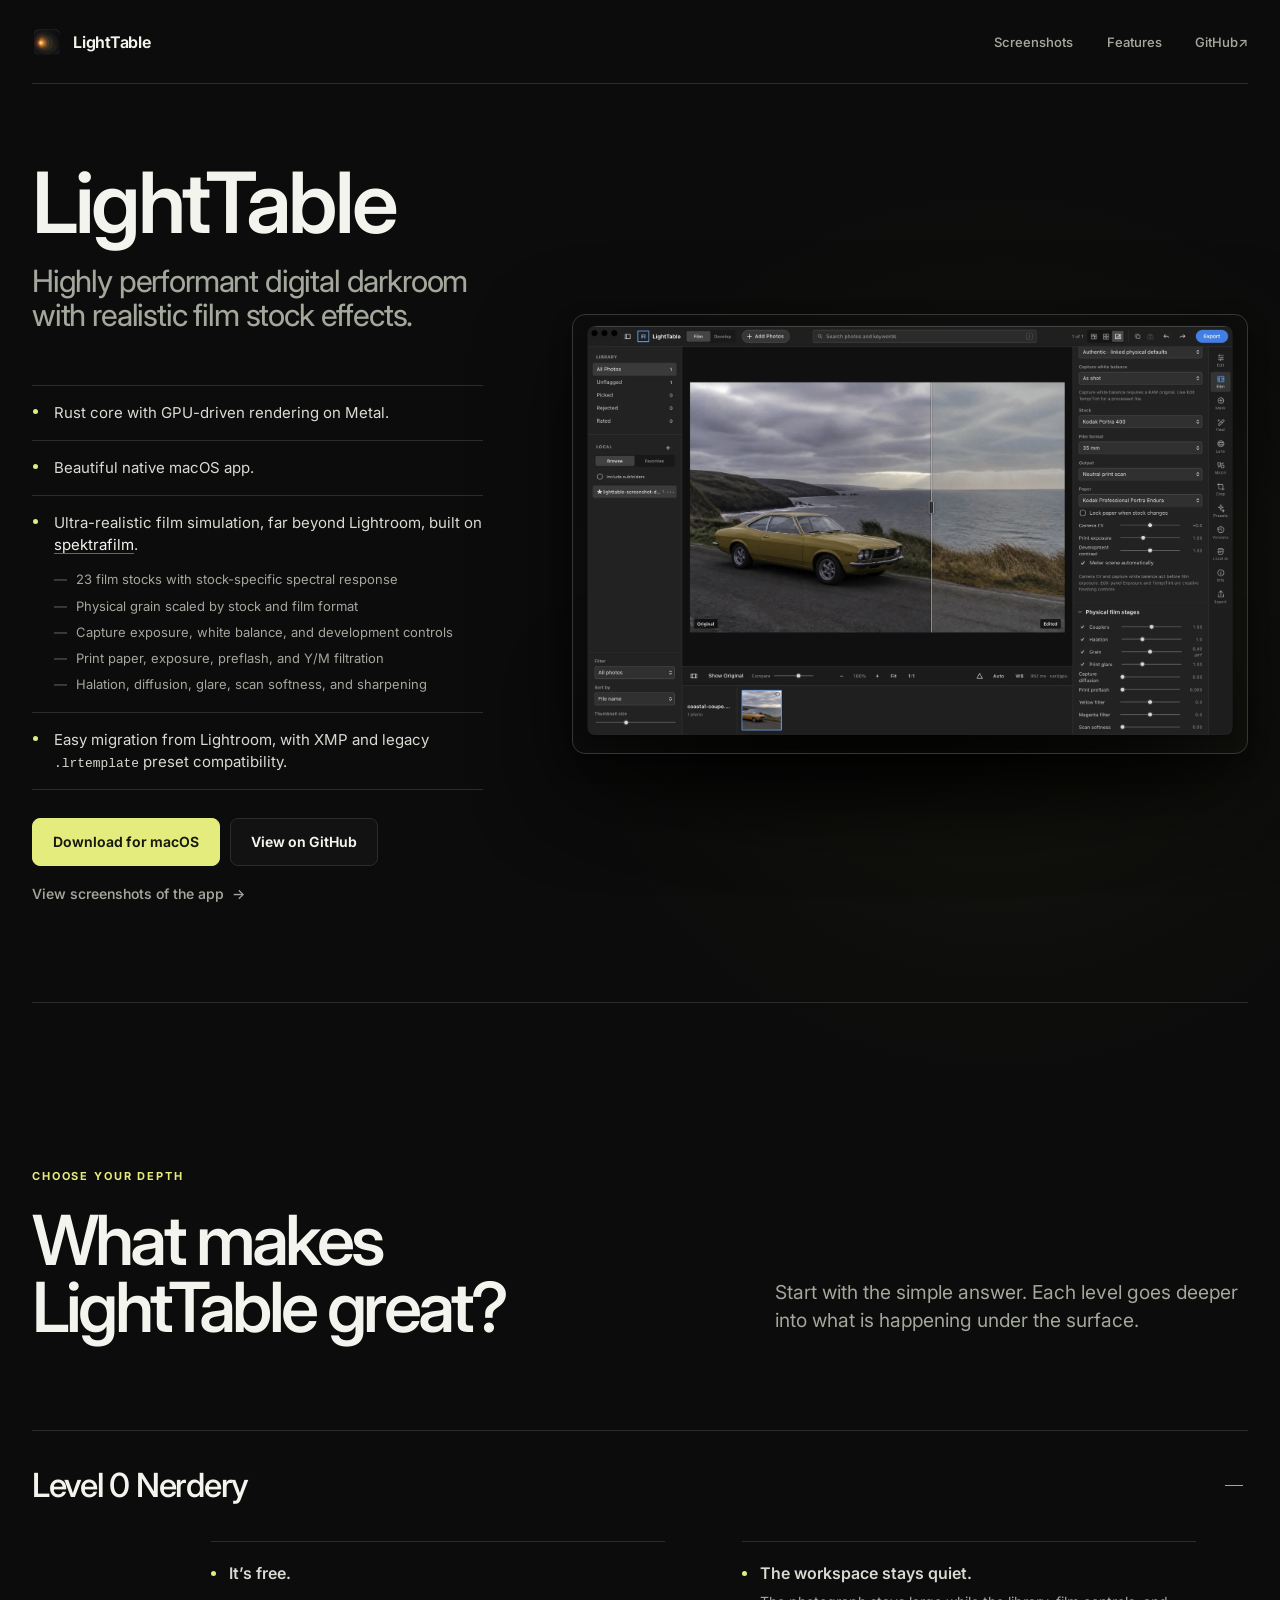
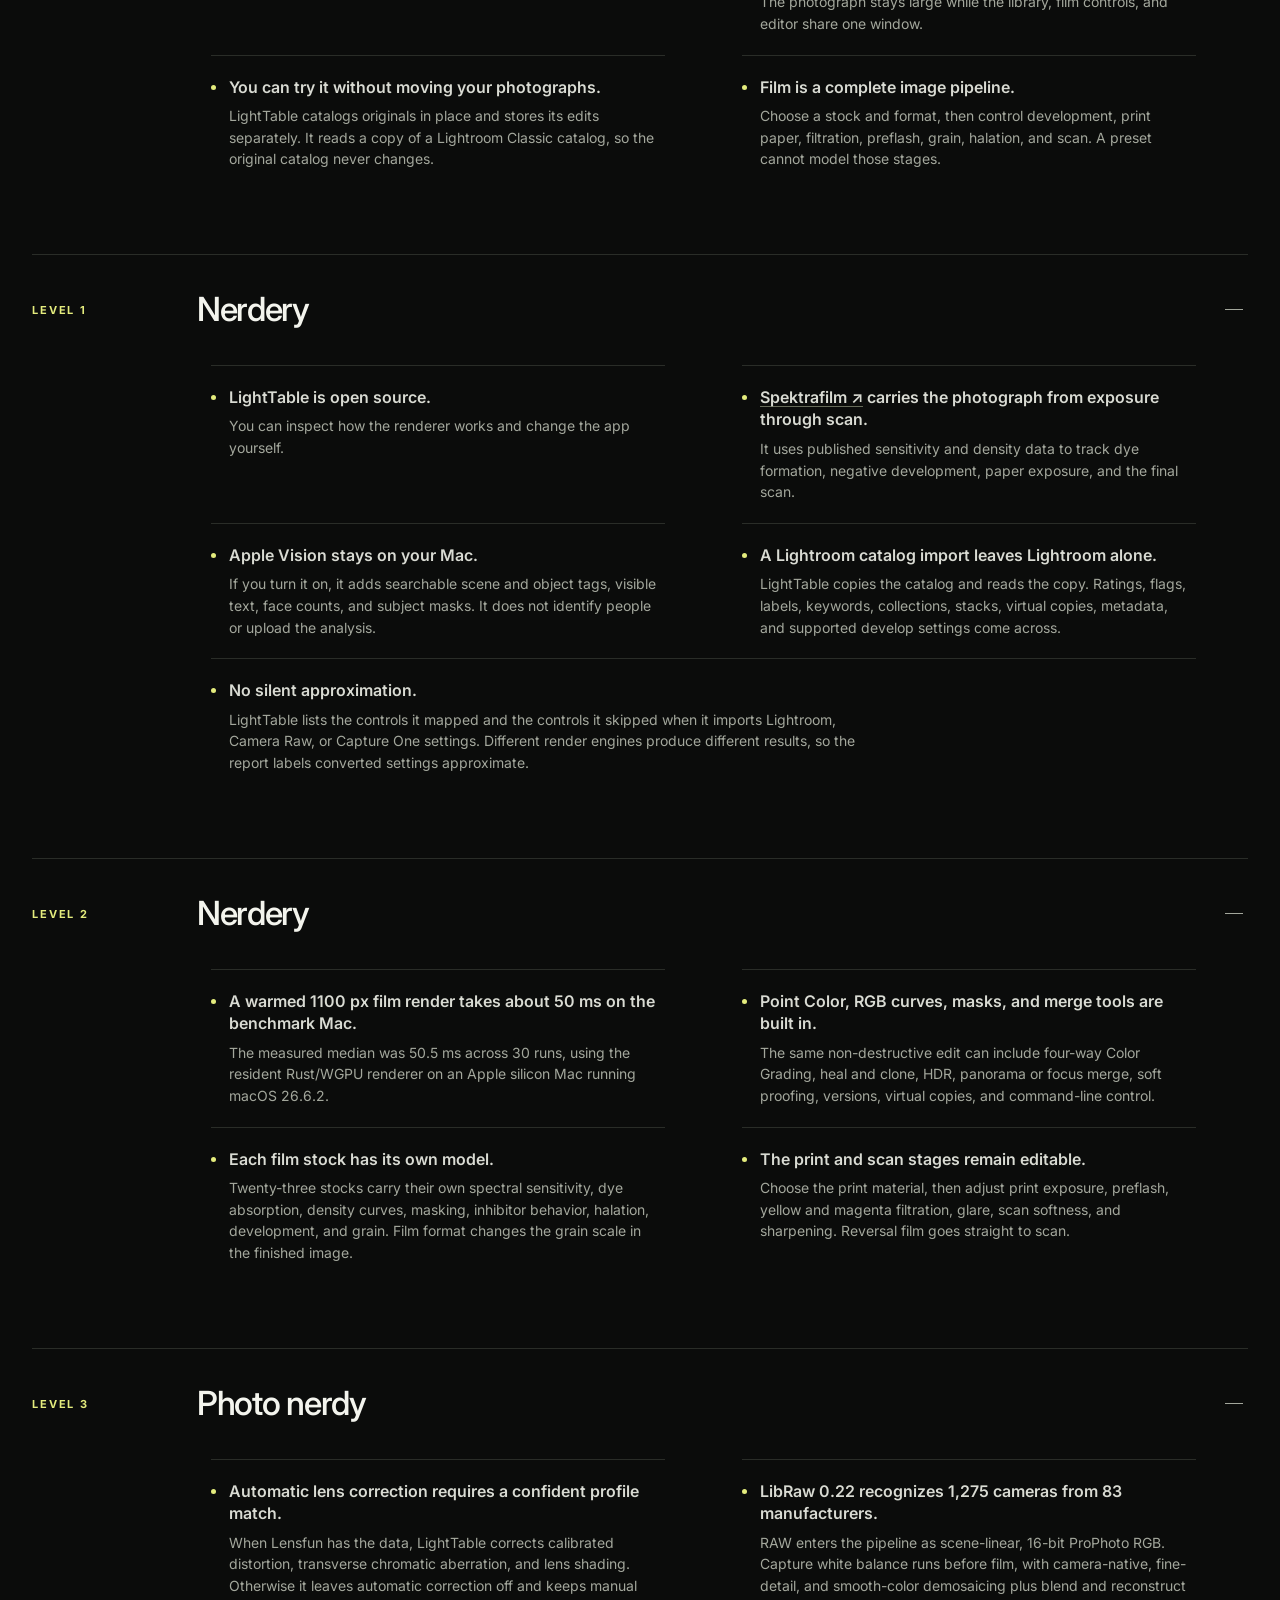
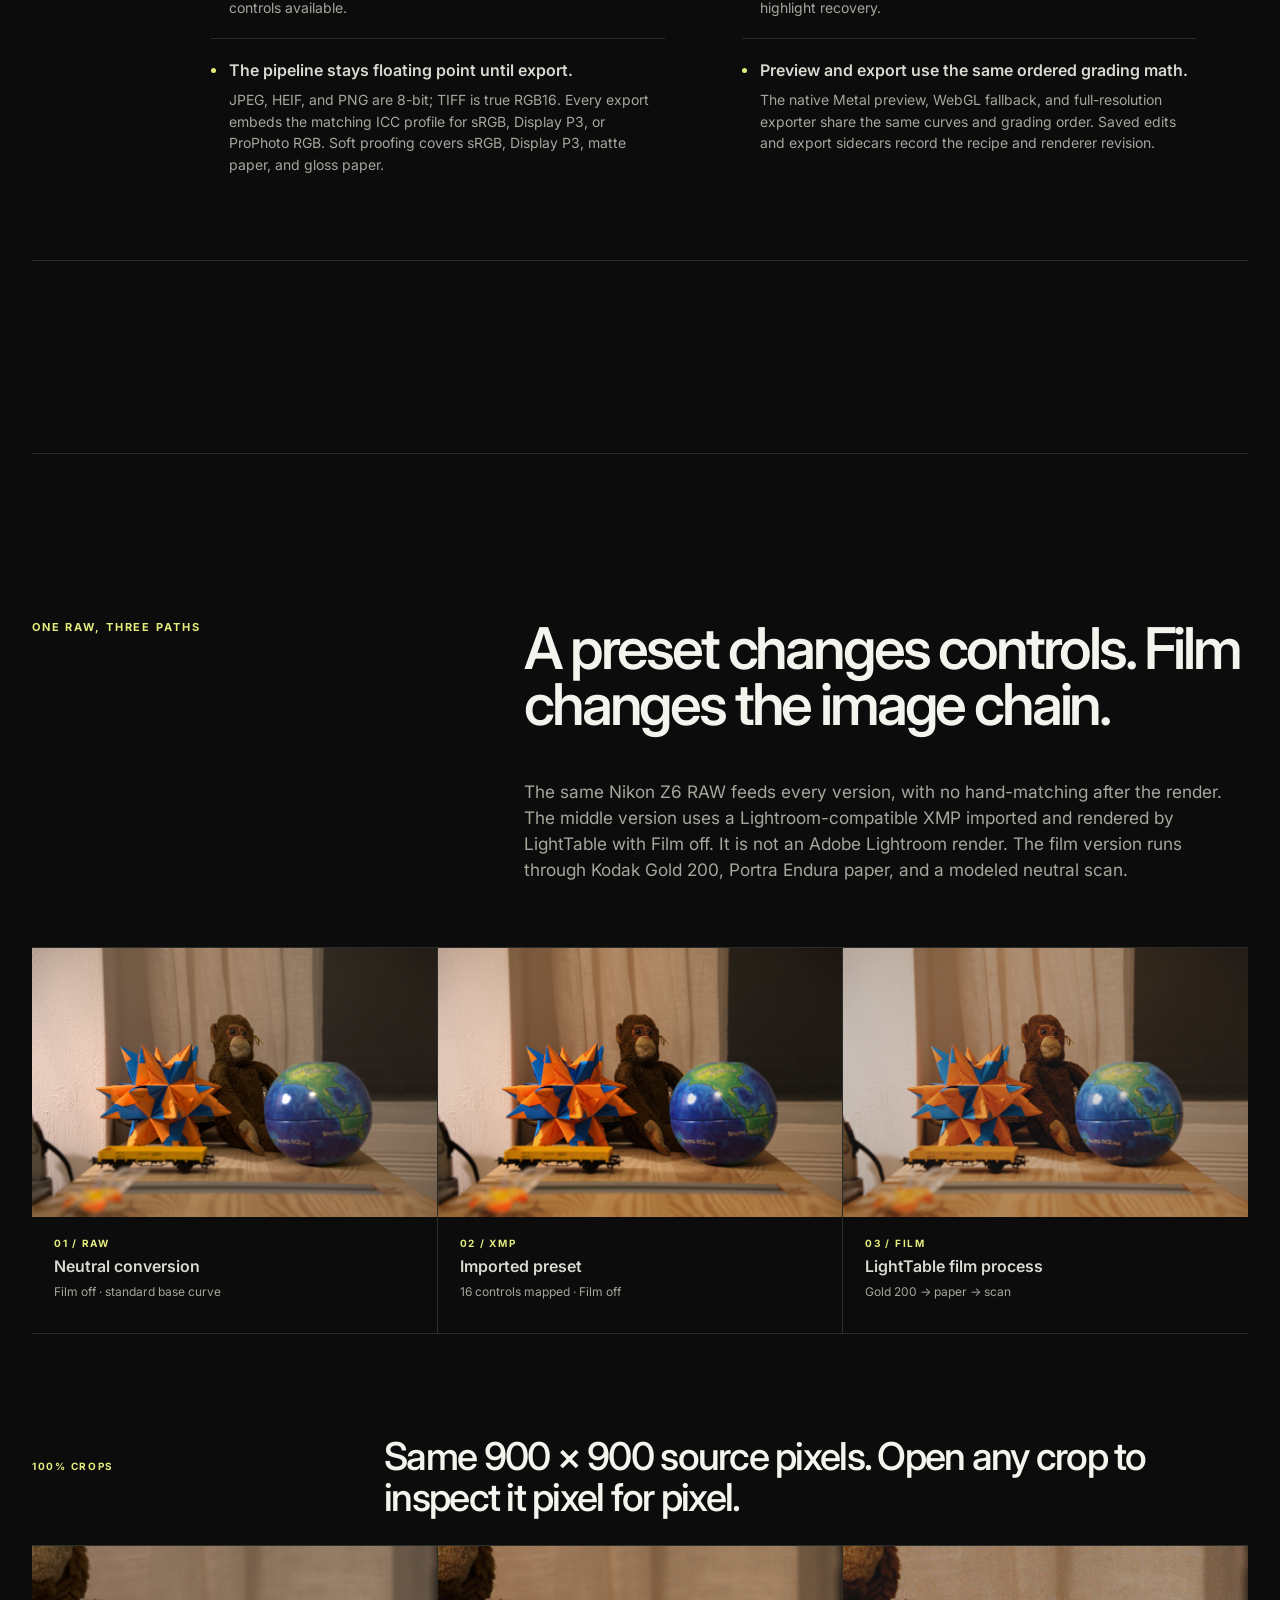
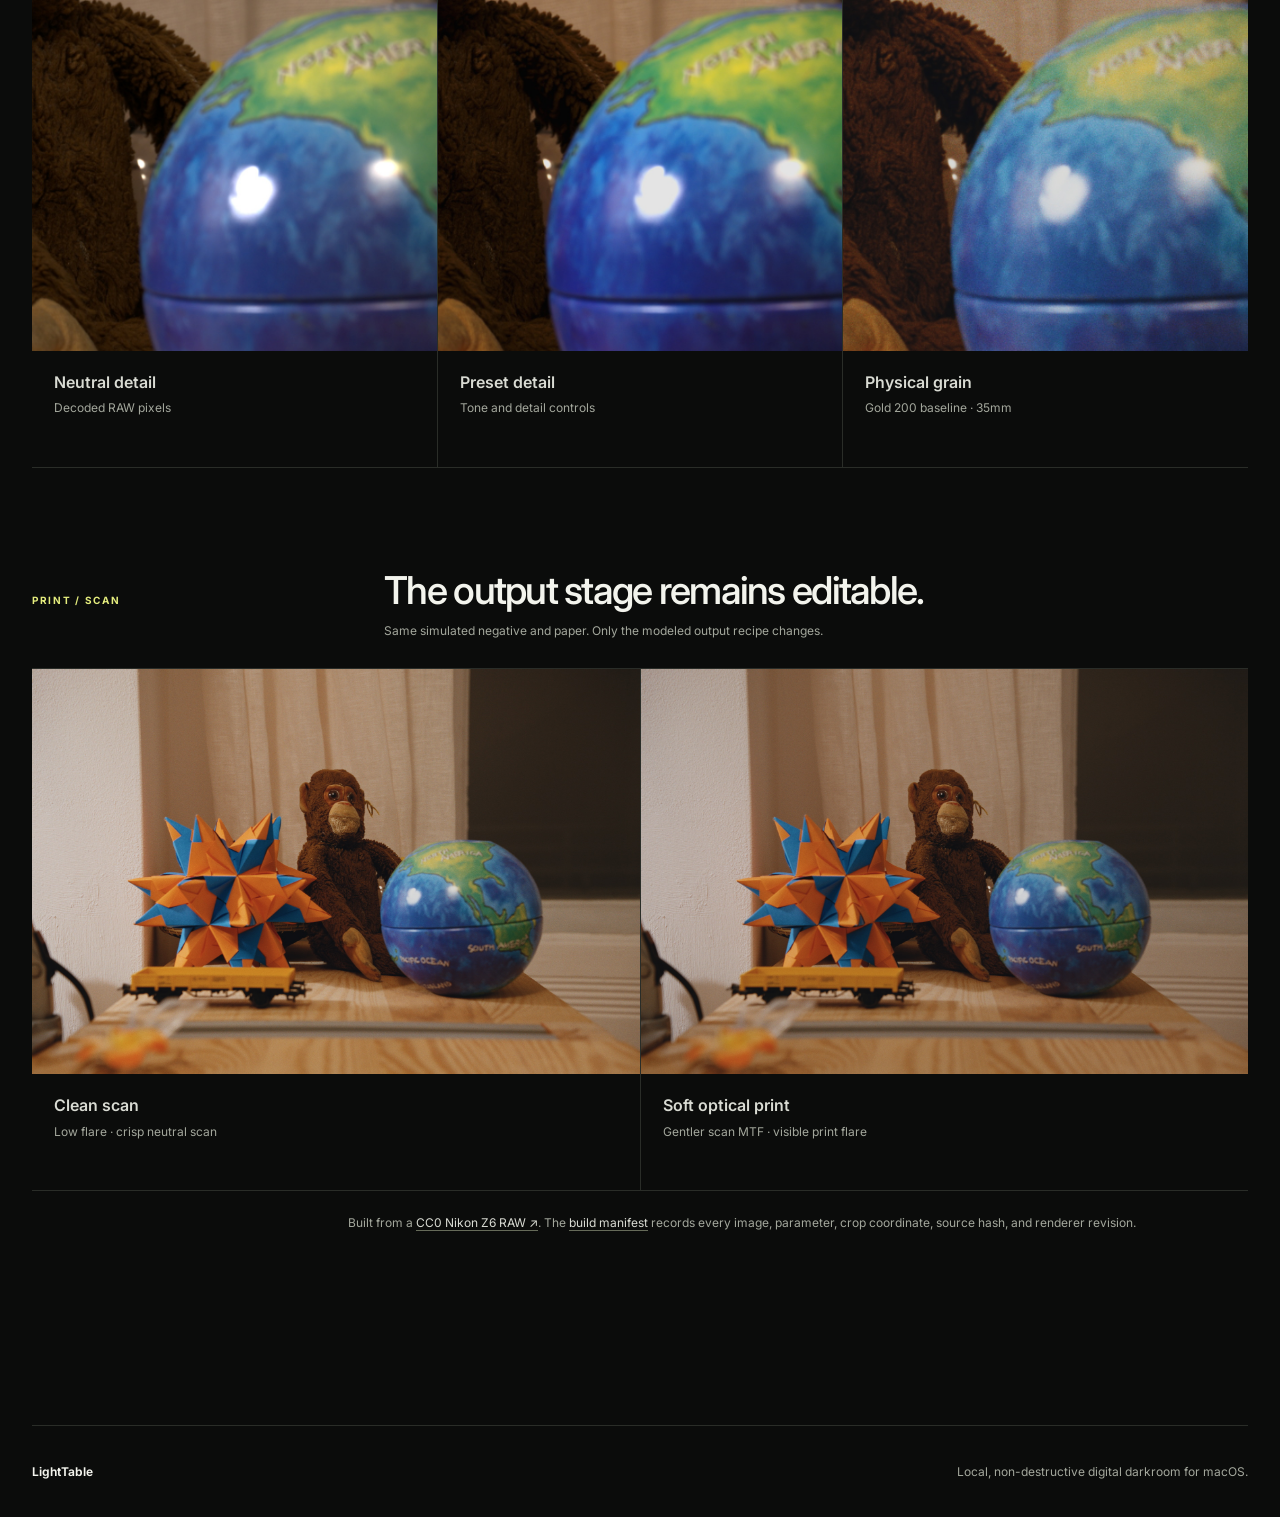
==== commit bb11abac: "Unify Level 0 nerdery heading" ====
--- a/index.html
+++ b/index.html
@@ -103,10 +103,9 @@
         </header>
 
         <div class="nerdery-levels">
-          <details class="nerdery-level reveal" open>
-            <summary>
-              <span class="nerdery-level-number">Level 0</span>
-              <span class="nerdery-level-title">Nerdery</span>
+          <details class="nerdery-level nerdery-level--single-title reveal" open>
+            <summary>
+              <span class="nerdery-level-title">Level 0 Nerdery</span>
               <span class="nerdery-level-toggle" aria-hidden="true"></span>
             </summary>
             <div class="nerdery-copy">
--- a/styles.css
+++ b/styles.css
@@ -364,6 +364,10 @@
   list-style: none;
 }
 
+.nerdery-level--single-title summary {
+  grid-template-columns: minmax(0, 1fr) 28px;
+}
+
 .nerdery-level summary::-webkit-details-marker {
   display: none;
 }
@@ -387,6 +391,11 @@
 .nerdery-level summary:hover .nerdery-level-title,
 .nerdery-level summary:focus-visible .nerdery-level-title {
   color: var(--accent);
+}
+
+.nerdery-level--single-title summary:hover .nerdery-level-title,
+.nerdery-level--single-title summary:focus-visible .nerdery-level-title {
+  color: var(--text);
 }
 
 .nerdery-level summary:focus-visible {
@@ -1248,6 +1257,10 @@
     gap: 12px;
   }
 
+  .nerdery-level--single-title summary {
+    grid-template-columns: minmax(0, 1fr) 24px;
+  }
+
   .nerdery-level-title {
     font-size: 25px;
   }
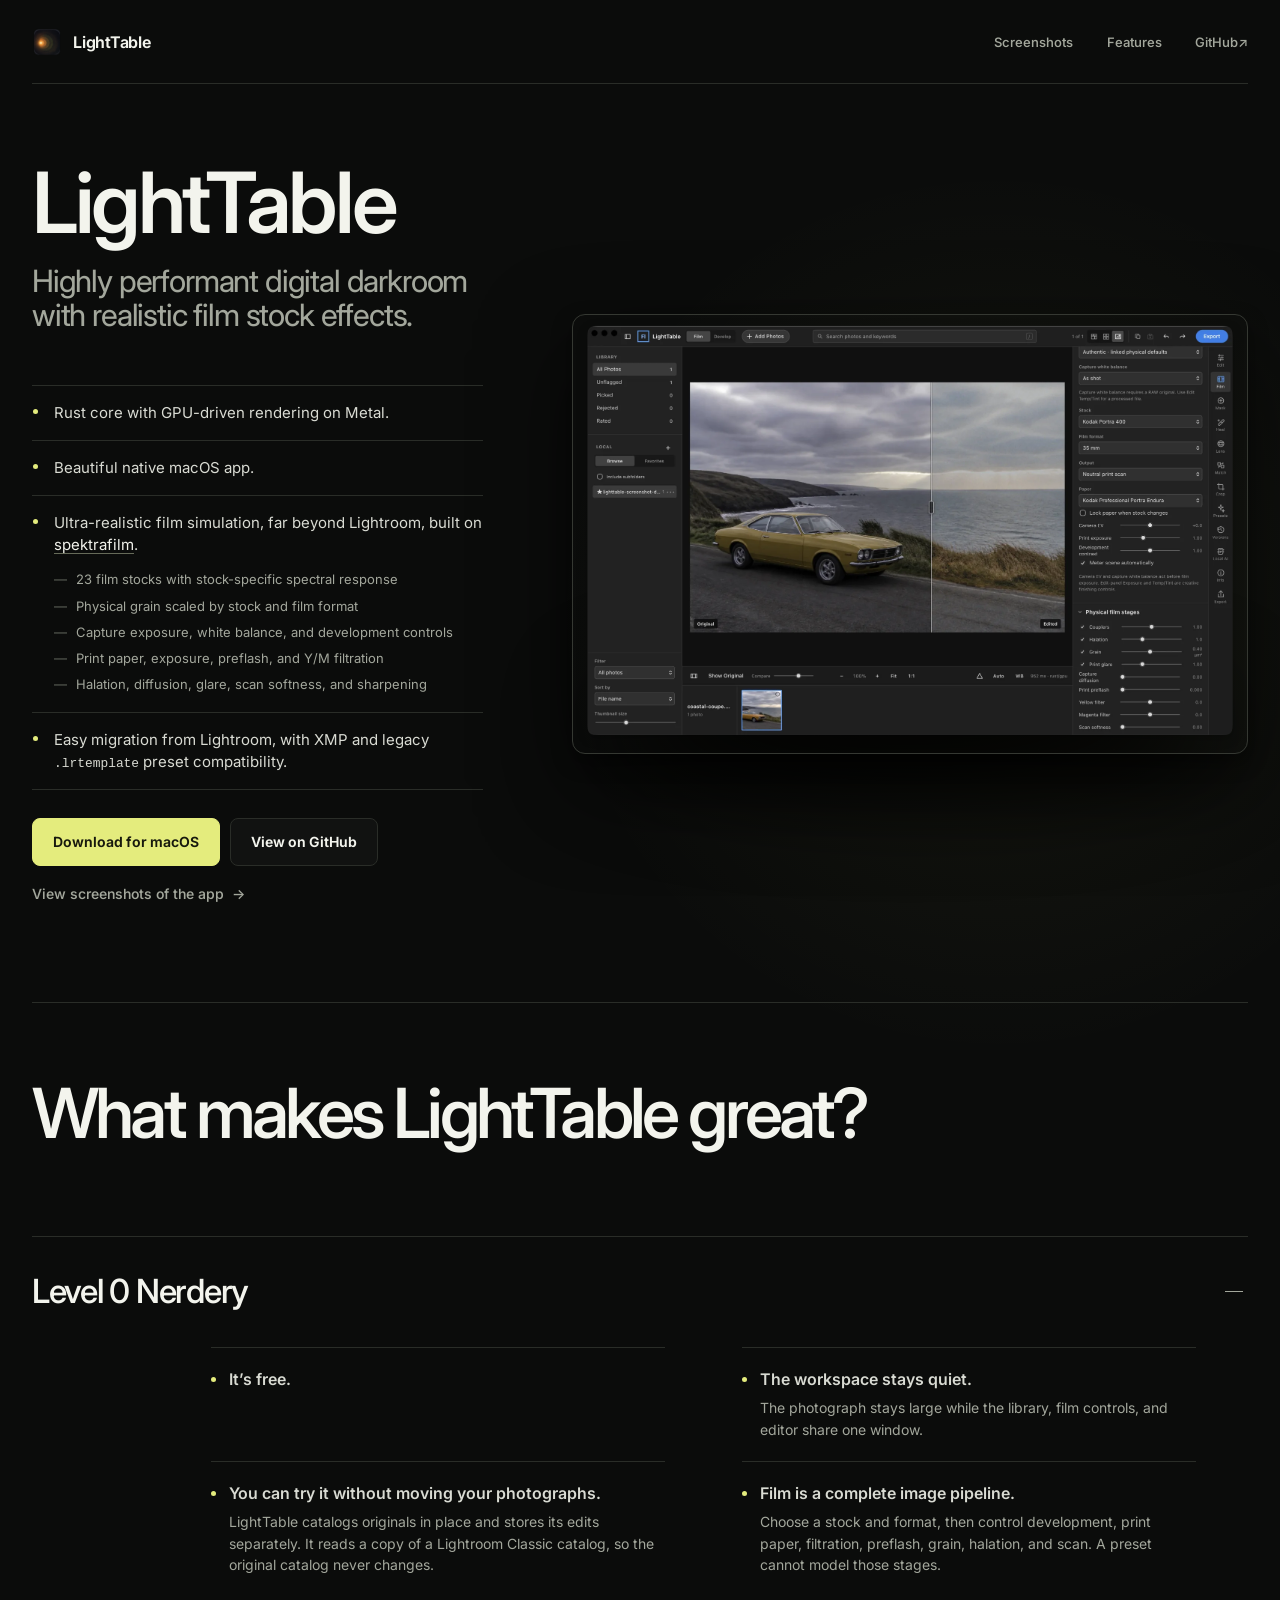
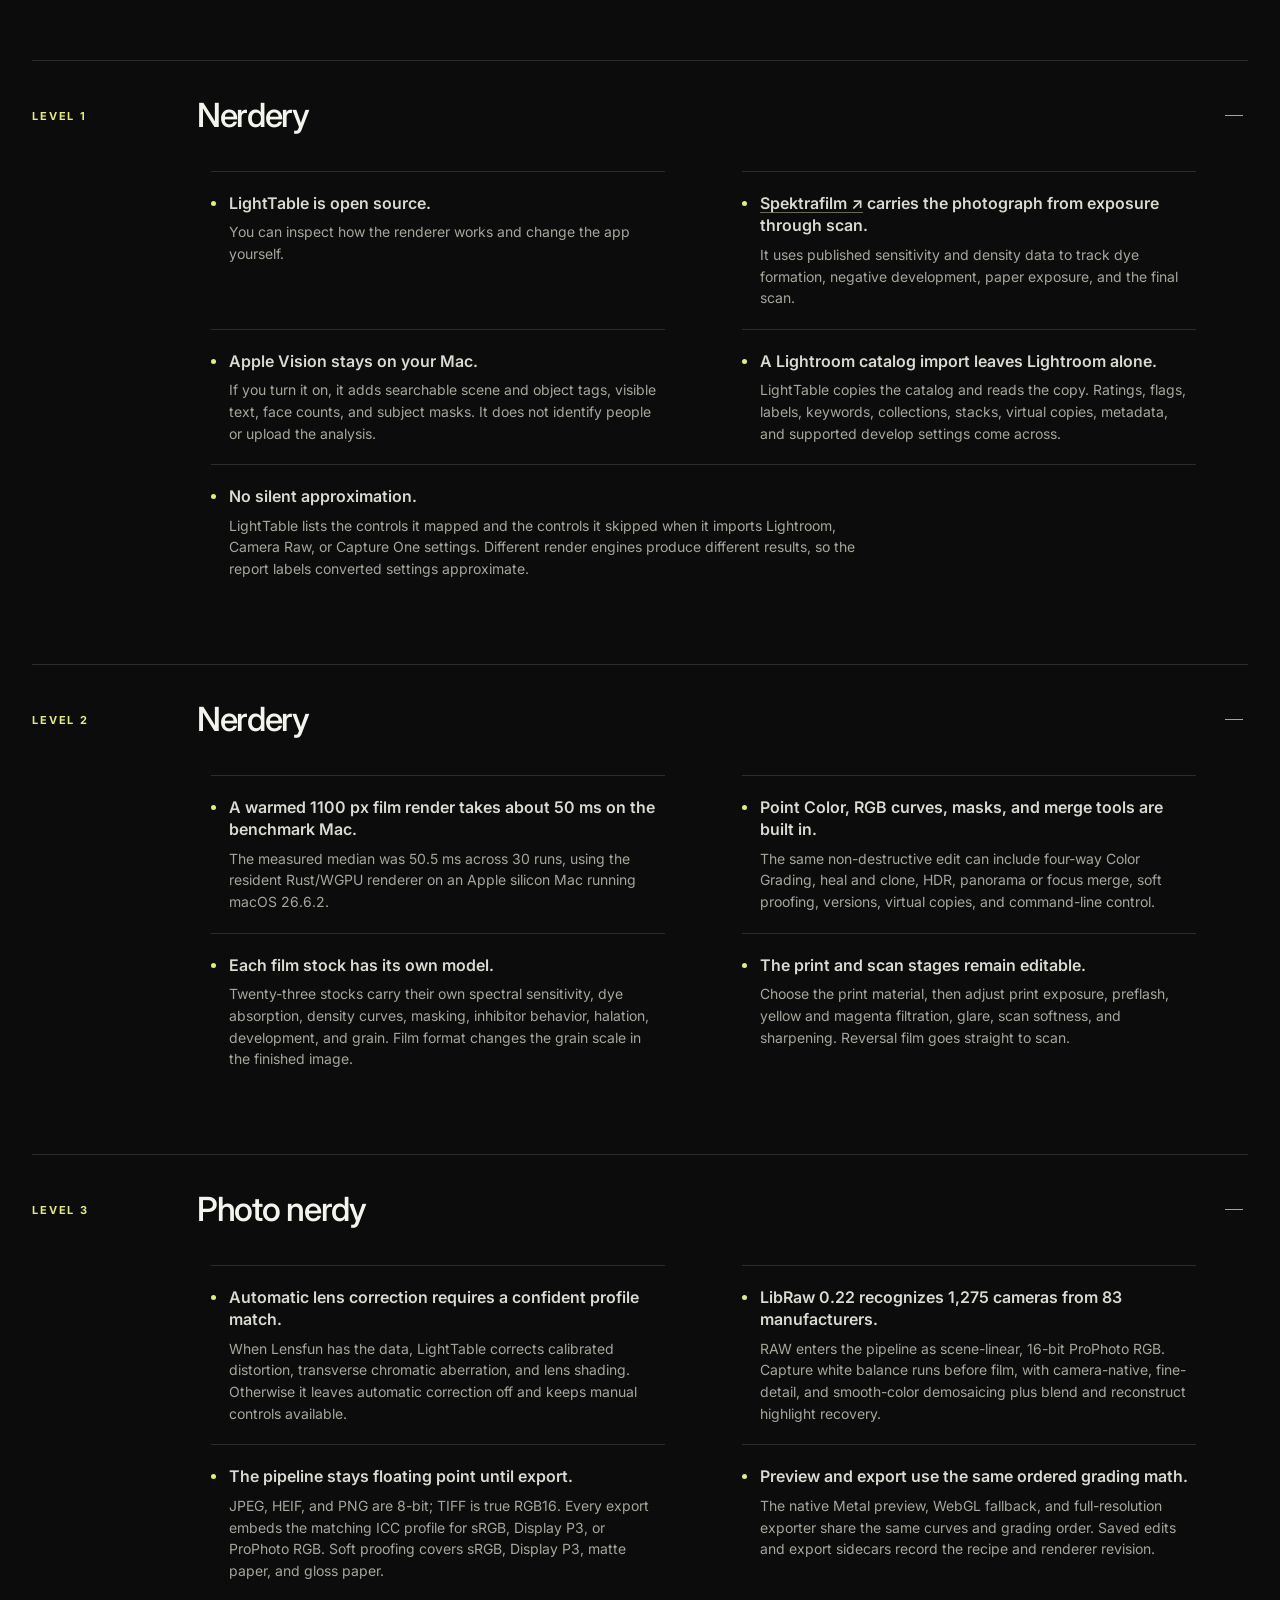
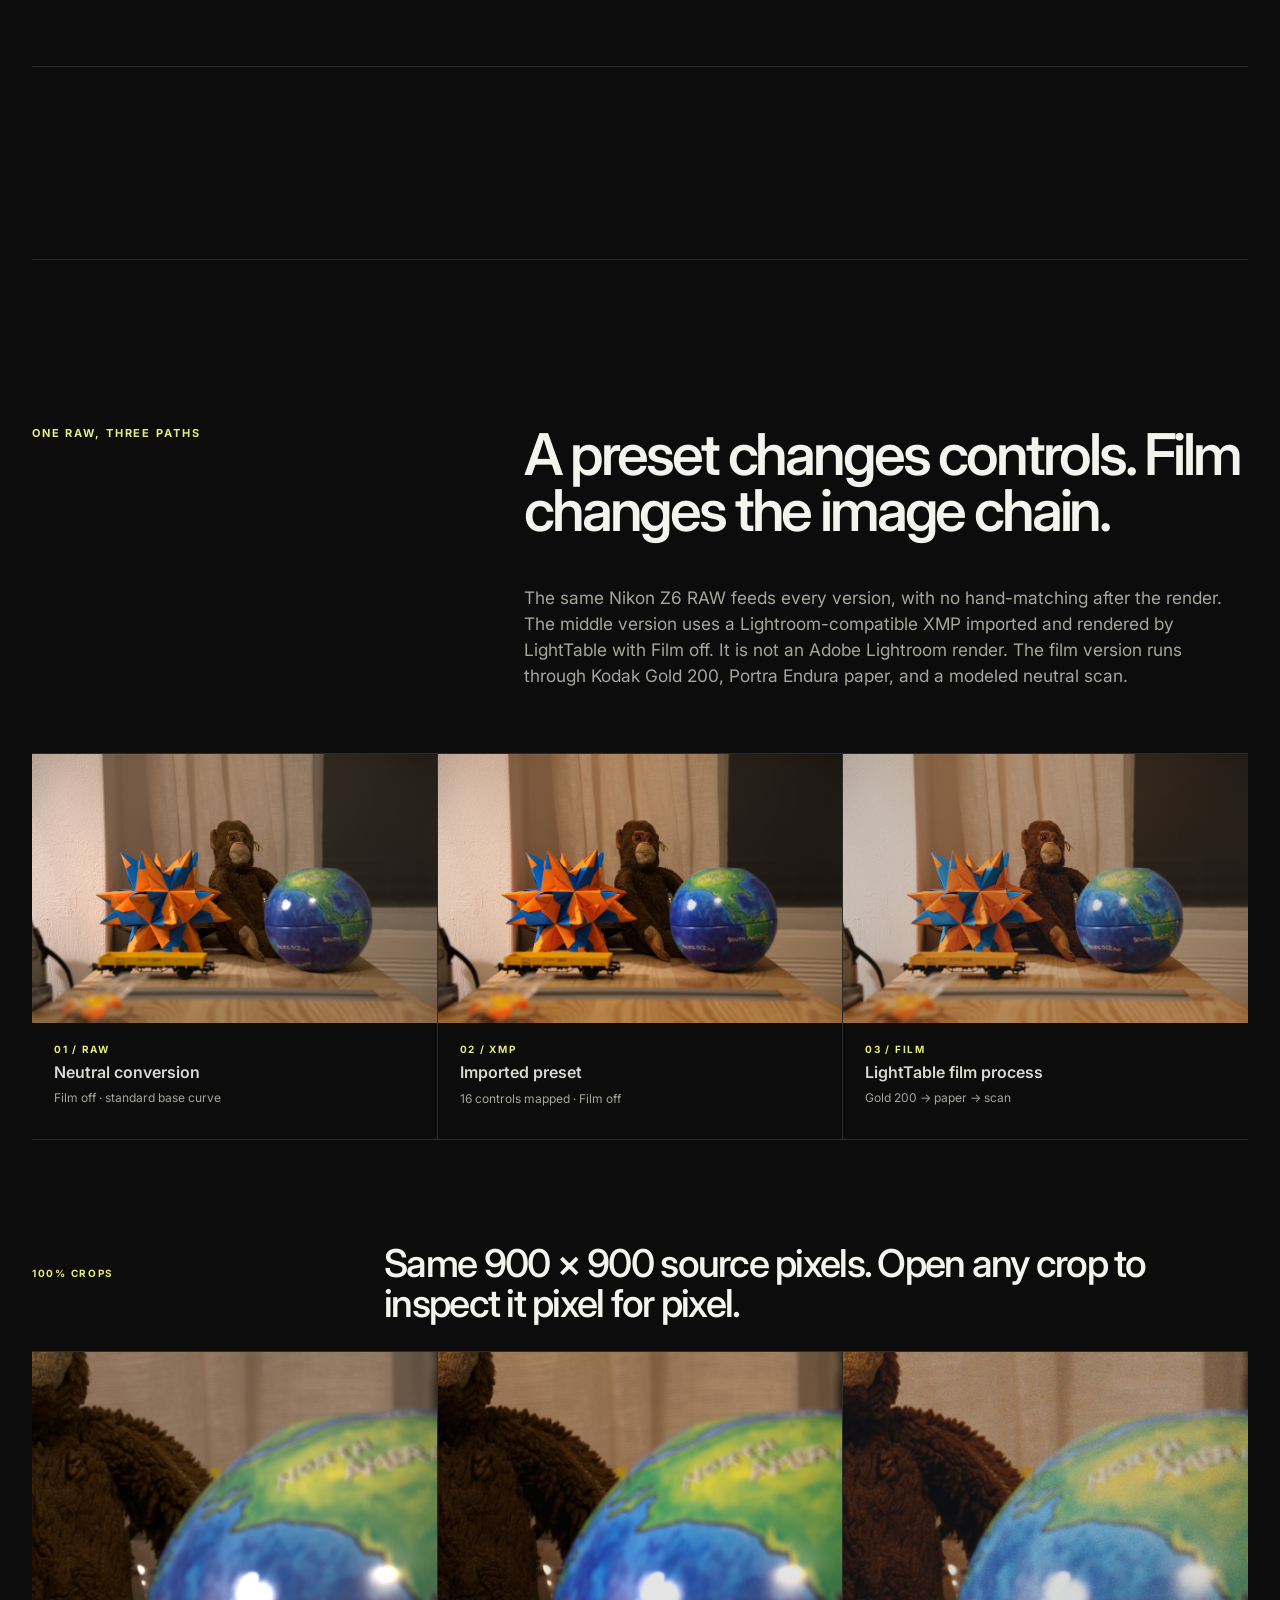
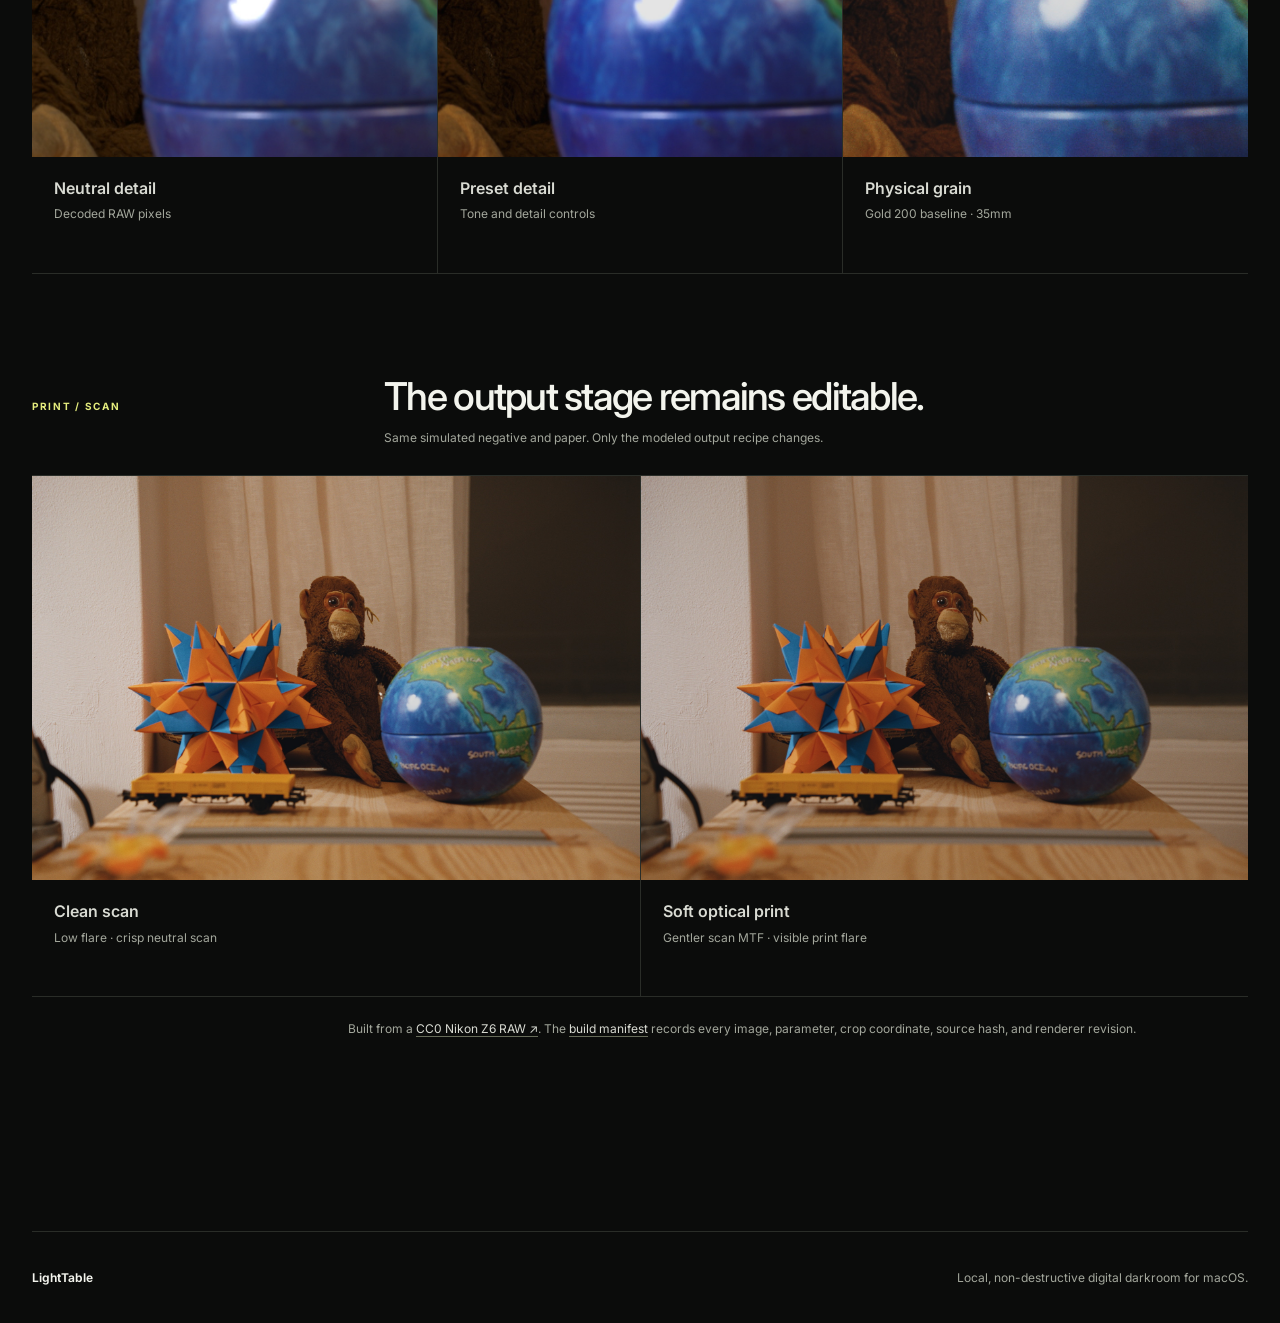
==== commit 48473df6: "Tighten homepage nerdery intro" ====
--- a/index.html
+++ b/index.html
@@ -94,12 +94,7 @@
 
       <section class="nerdery" id="features" aria-labelledby="nerdery-title">
         <header class="nerdery-intro reveal">
-          <p class="eyebrow">Choose your depth</p>
           <h2 id="nerdery-title">What makes LightTable great?</h2>
-          <p>
-            Start with the simple answer. Each level goes deeper into what is
-            happening under the surface.
-          </p>
         </header>
 
         <div class="nerdery-levels">
--- a/styles.css
+++ b/styles.css
@@ -313,20 +313,12 @@
 }
 
 .nerdery {
-  padding: clamp(110px, 13vw, 210px) 0 clamp(120px, 15vw, 230px);
+  padding: clamp(48px, 6vw, 88px) 0 clamp(120px, 15vw, 230px);
   border-top: 1px solid var(--line);
 }
 
 .nerdery-intro {
-  display: grid;
-  grid-template-columns: minmax(0, 1.15fr) minmax(300px, 0.85fr);
-  column-gap: clamp(48px, 8vw, 130px);
-  align-items: end;
   padding-bottom: clamp(58px, 7vw, 96px);
-}
-
-.nerdery-intro .eyebrow {
-  grid-column: 1 / -1;
 }
 
 .nerdery-intro h2 {
@@ -336,14 +328,6 @@
   font-weight: 560;
   letter-spacing: -0.055em;
   line-height: 0.96;
-}
-
-.nerdery-intro > p:last-child {
-  max-width: 520px;
-  margin: 0 0 5px;
-  color: var(--muted);
-  font-size: clamp(17px, 1.5vw, 21px);
-  line-height: 1.5;
 }
 
 .nerdery-level {
@@ -1118,15 +1102,6 @@
     width: 100%;
   }
 
-  .nerdery-intro {
-    grid-template-columns: 1fr;
-    gap: 30px;
-  }
-
-  .nerdery-intro > p:last-child {
-    max-width: 680px;
-  }
-
   .nerdery-copy {
     padding-left: clamp(110px, 17vw, 190px);
   }
@@ -1237,7 +1212,7 @@
   }
 
   .nerdery {
-    padding: 88px 0 110px;
+    padding: 44px 0 110px;
   }
 
   .film-proof {
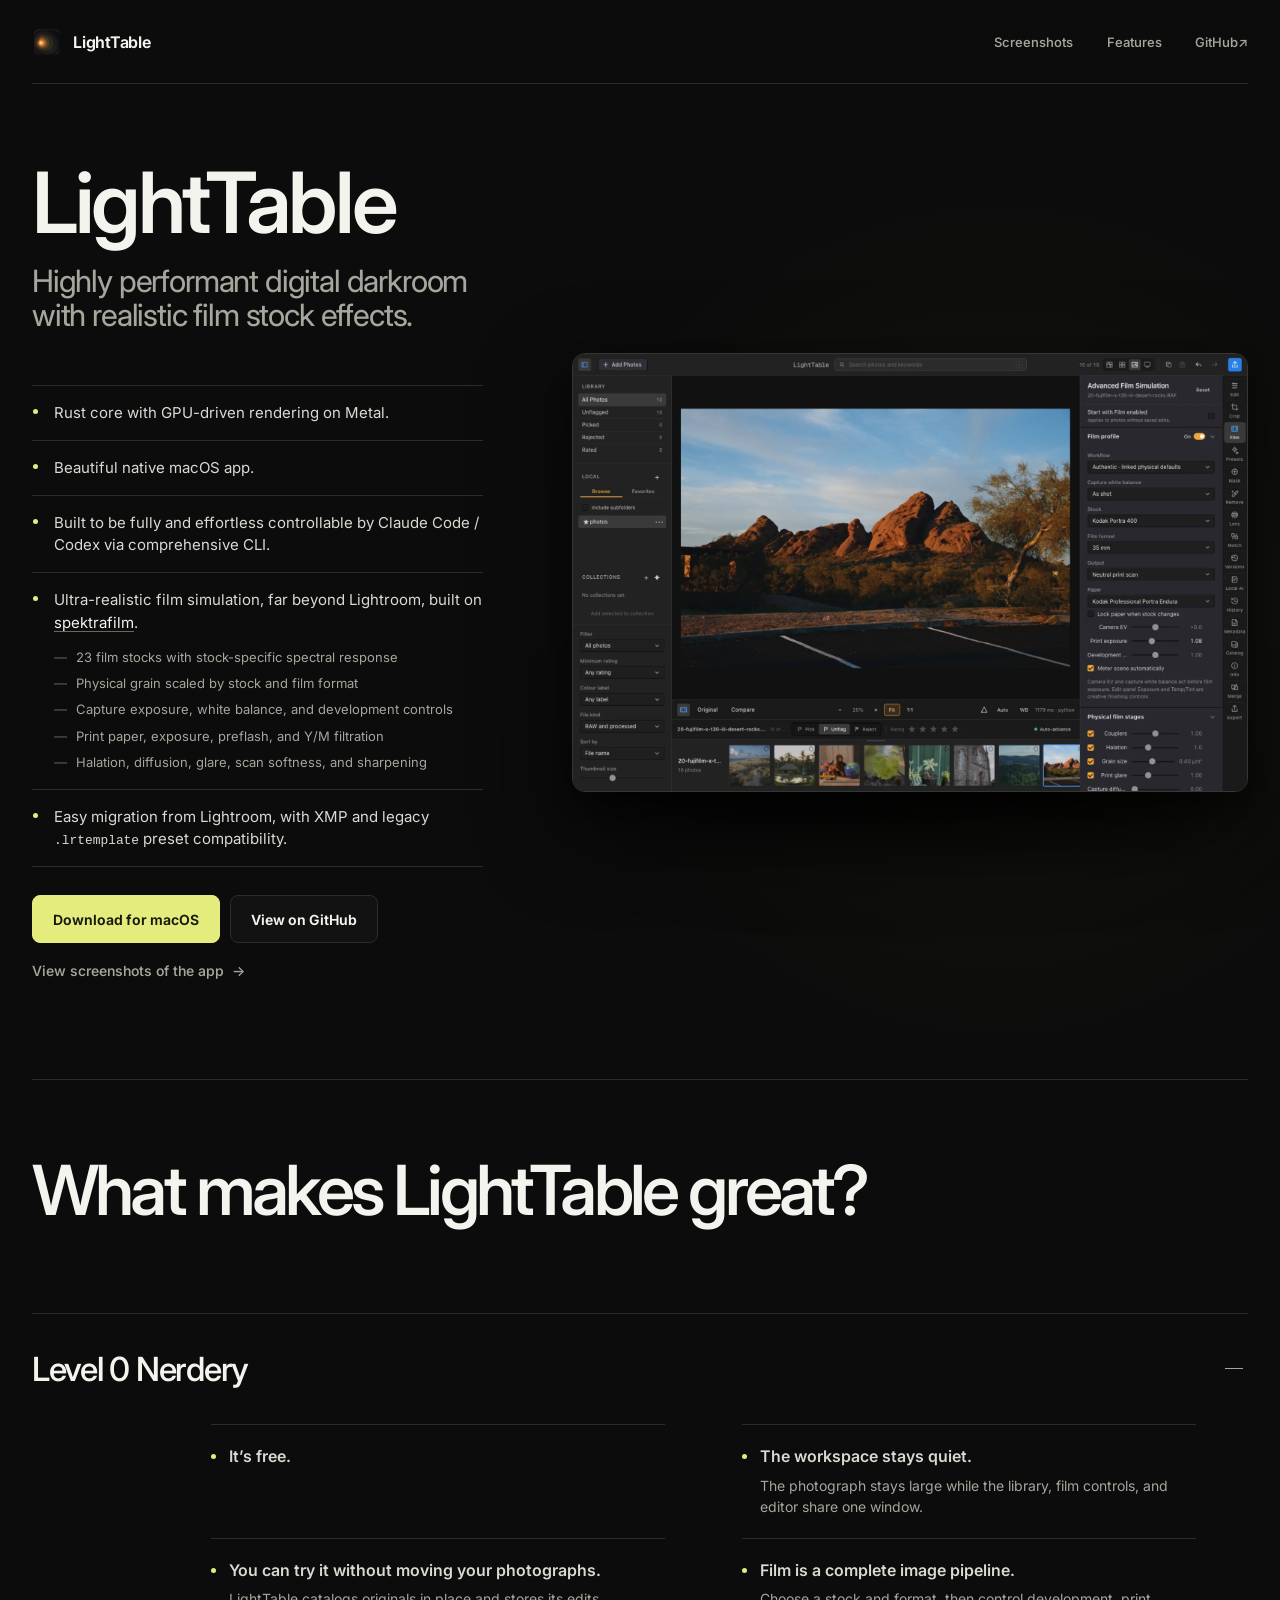
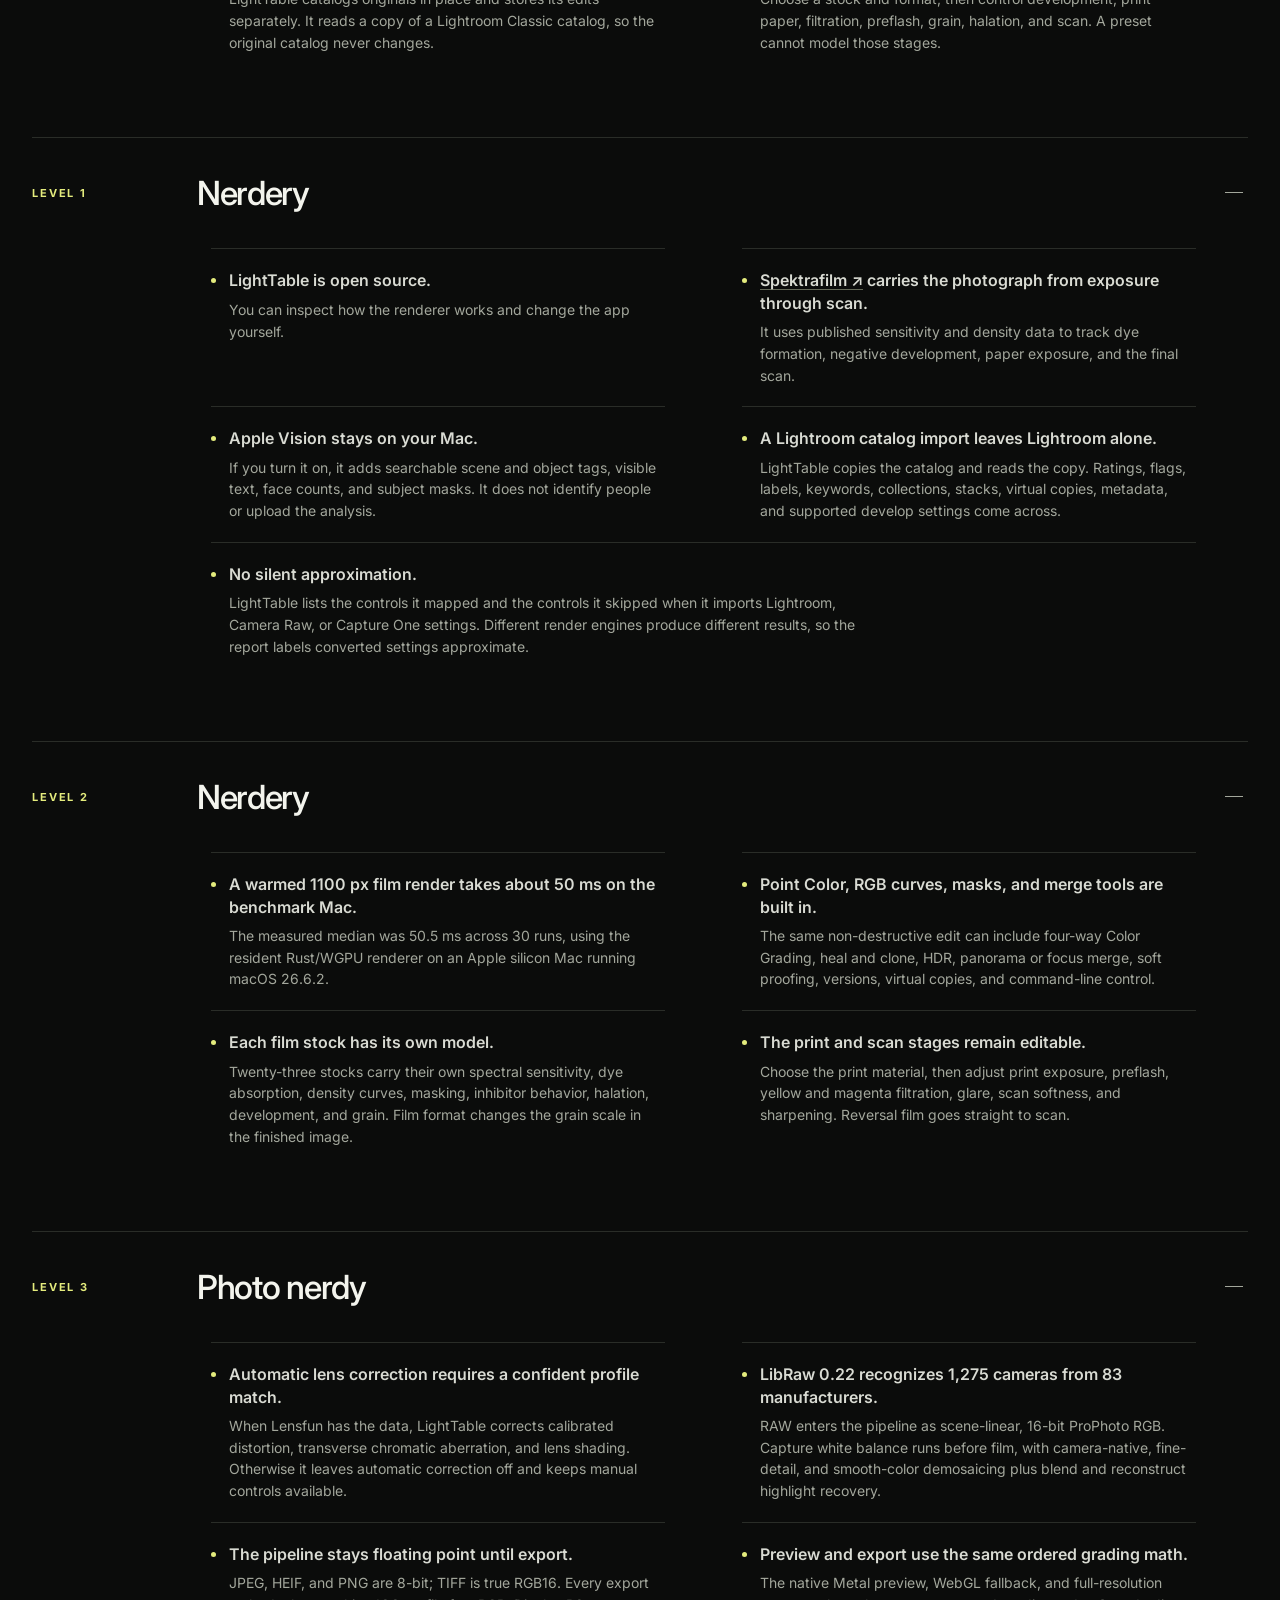
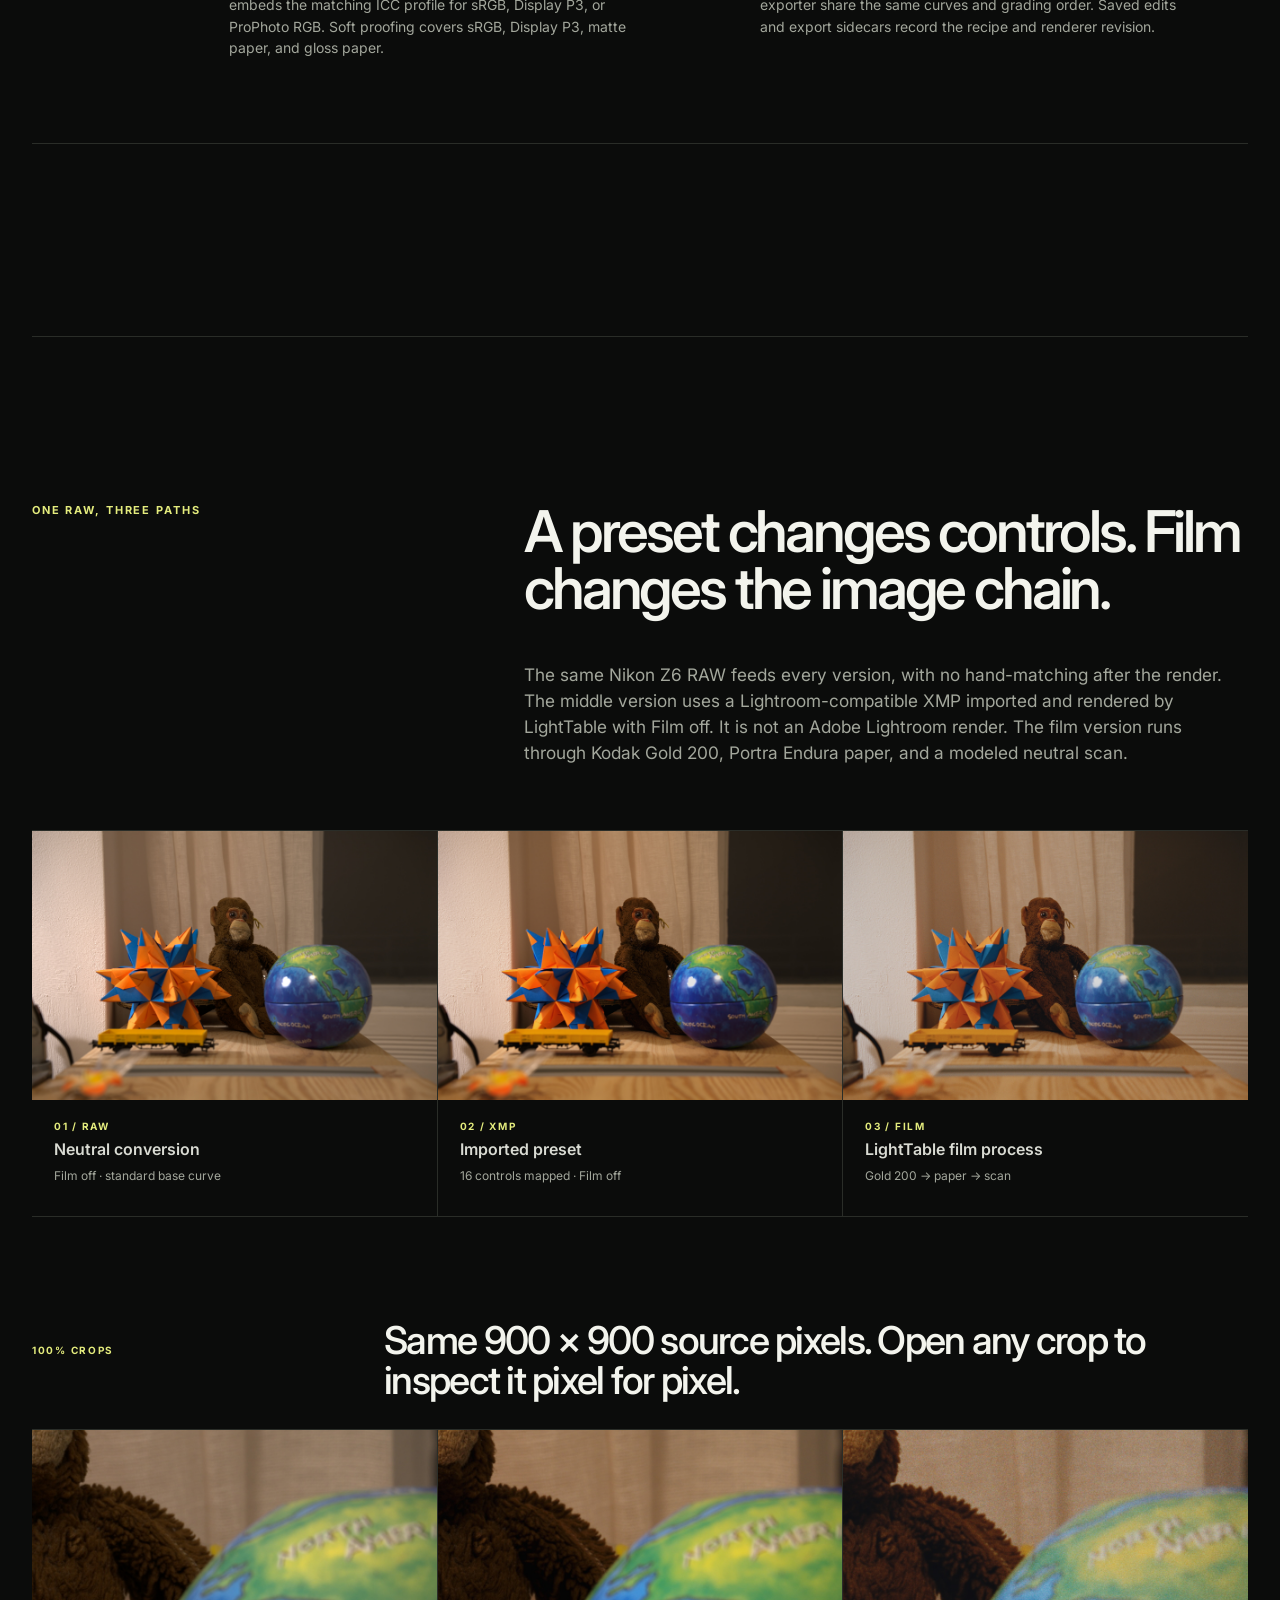
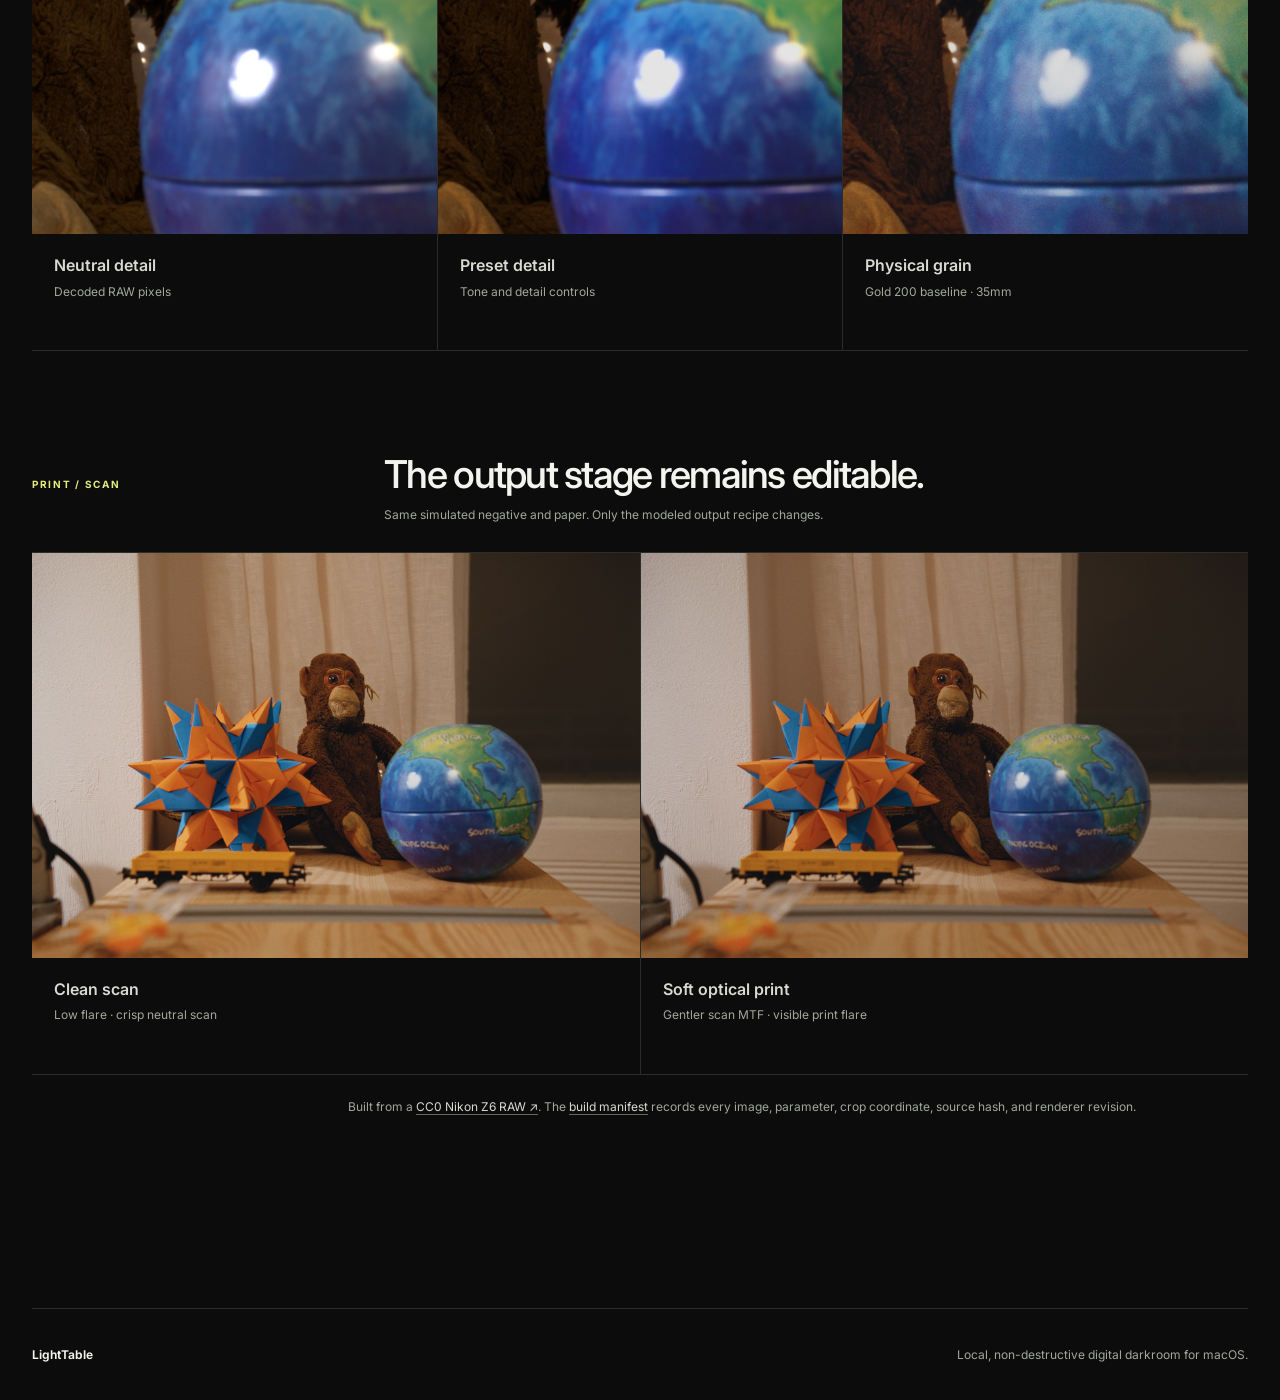
==== commit 09d80f34: "Add CLI control bullet to homepage" ====
--- a/index.html
+++ b/index.html
@@ -54,6 +54,7 @@
           <ul class="feature-list reveal">
             <li>Rust core with GPU-driven rendering on Metal.</li>
             <li>Beautiful native macOS app.</li>
+            <li>Built to be fully and effortless controllable by Claude Code / Codex via comprehensive CLI.</li>
             <li>
               Ultra-realistic film simulation, far beyond Lightroom, built on
               <a href="https://github.com/andreavolpato/agx-emulsion">spektrafilm</a>.
--- a/styles.css
+++ b/styles.css
@@ -671,6 +671,14 @@
   font-size: clamp(32px, 4.2vw, 58px);
 }
 
+.gallery-summary {
+  max-width: 680px;
+  margin: 22px 0 0;
+  color: var(--muted);
+  font-size: clamp(15px, 1.6vw, 19px);
+  line-height: 1.55;
+}
+
 .gallery {
   display: grid;
   gap: clamp(76px, 10vw, 150px);
@@ -701,6 +709,11 @@
 figcaption strong {
   color: var(--text);
   font-weight: 580;
+}
+
+figcaption span {
+  max-width: 620px;
+  text-align: right;
 }
 
 [hidden] {
@@ -1290,6 +1303,11 @@
     gap: 6px;
   }
 
+  figcaption span {
+    max-width: none;
+    text-align: left;
+  }
+
   .feature-overview {
     padding: 78px 0 112px;
   }
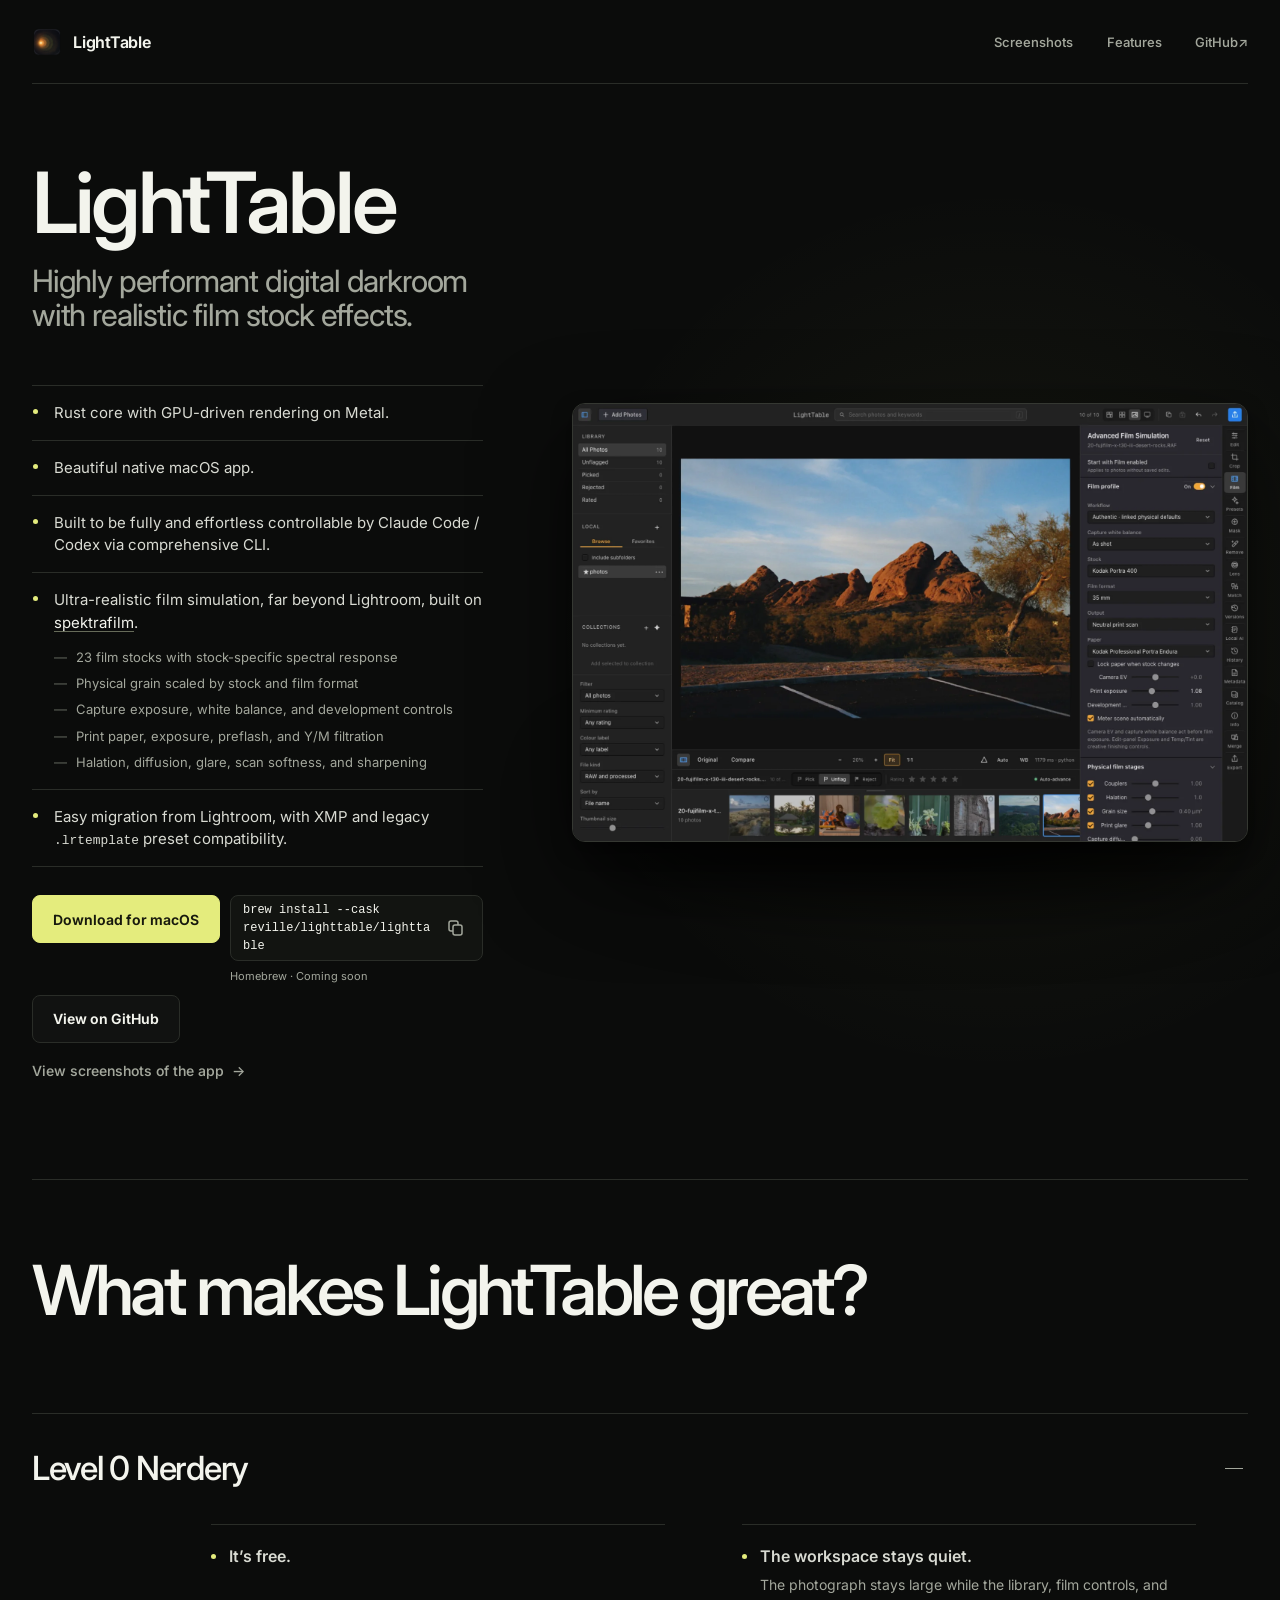
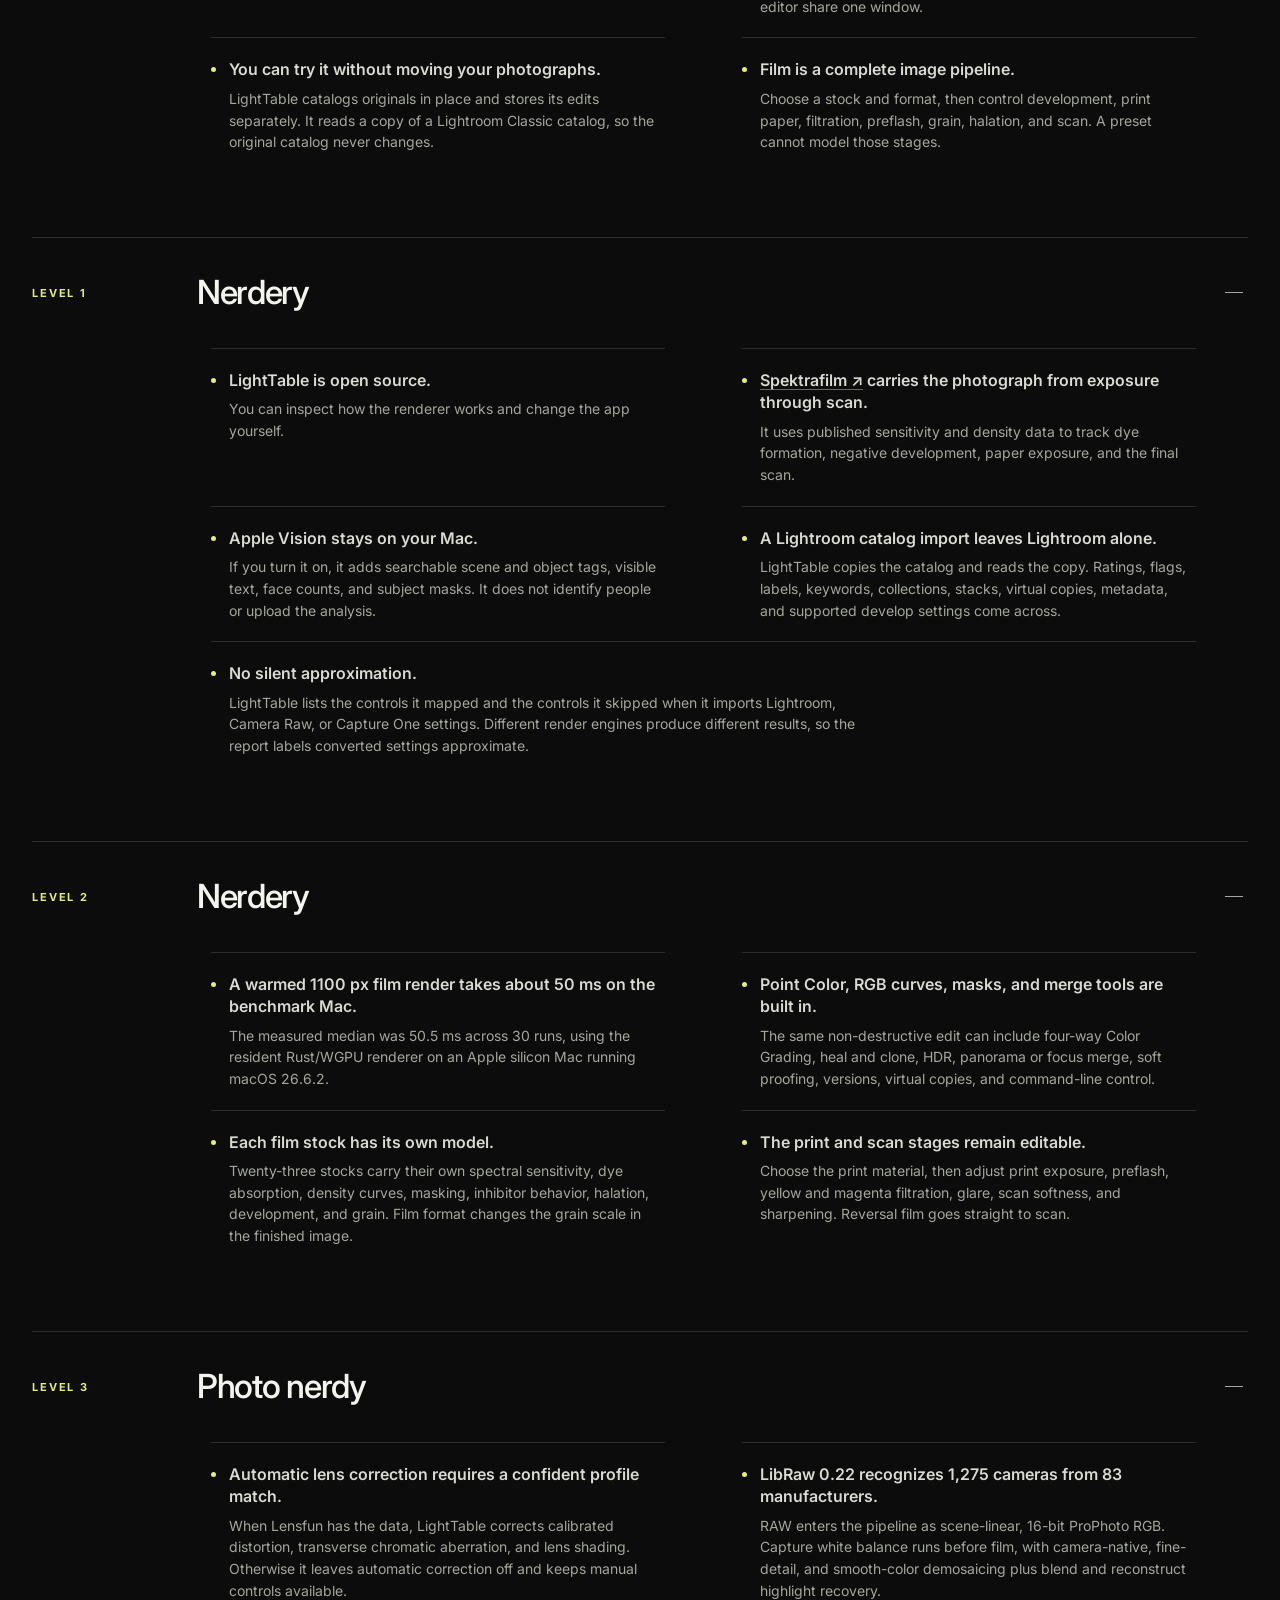
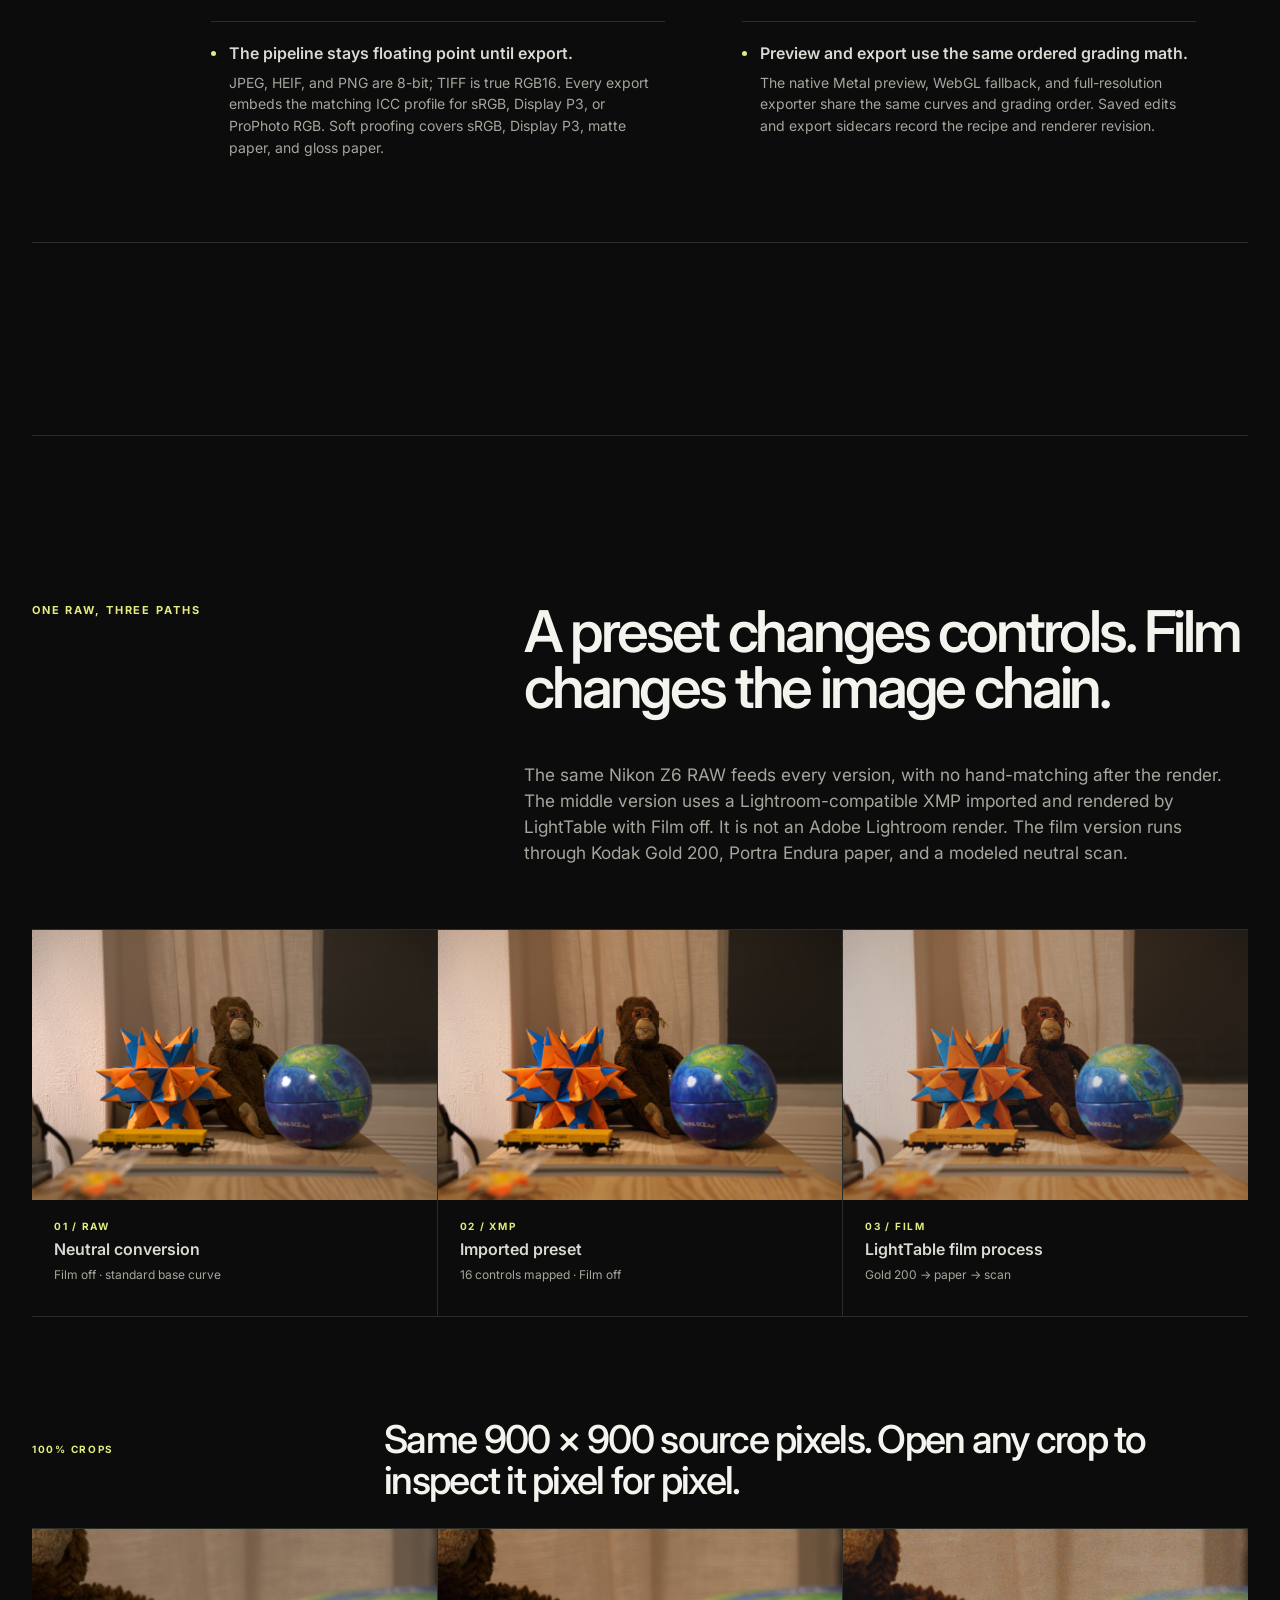
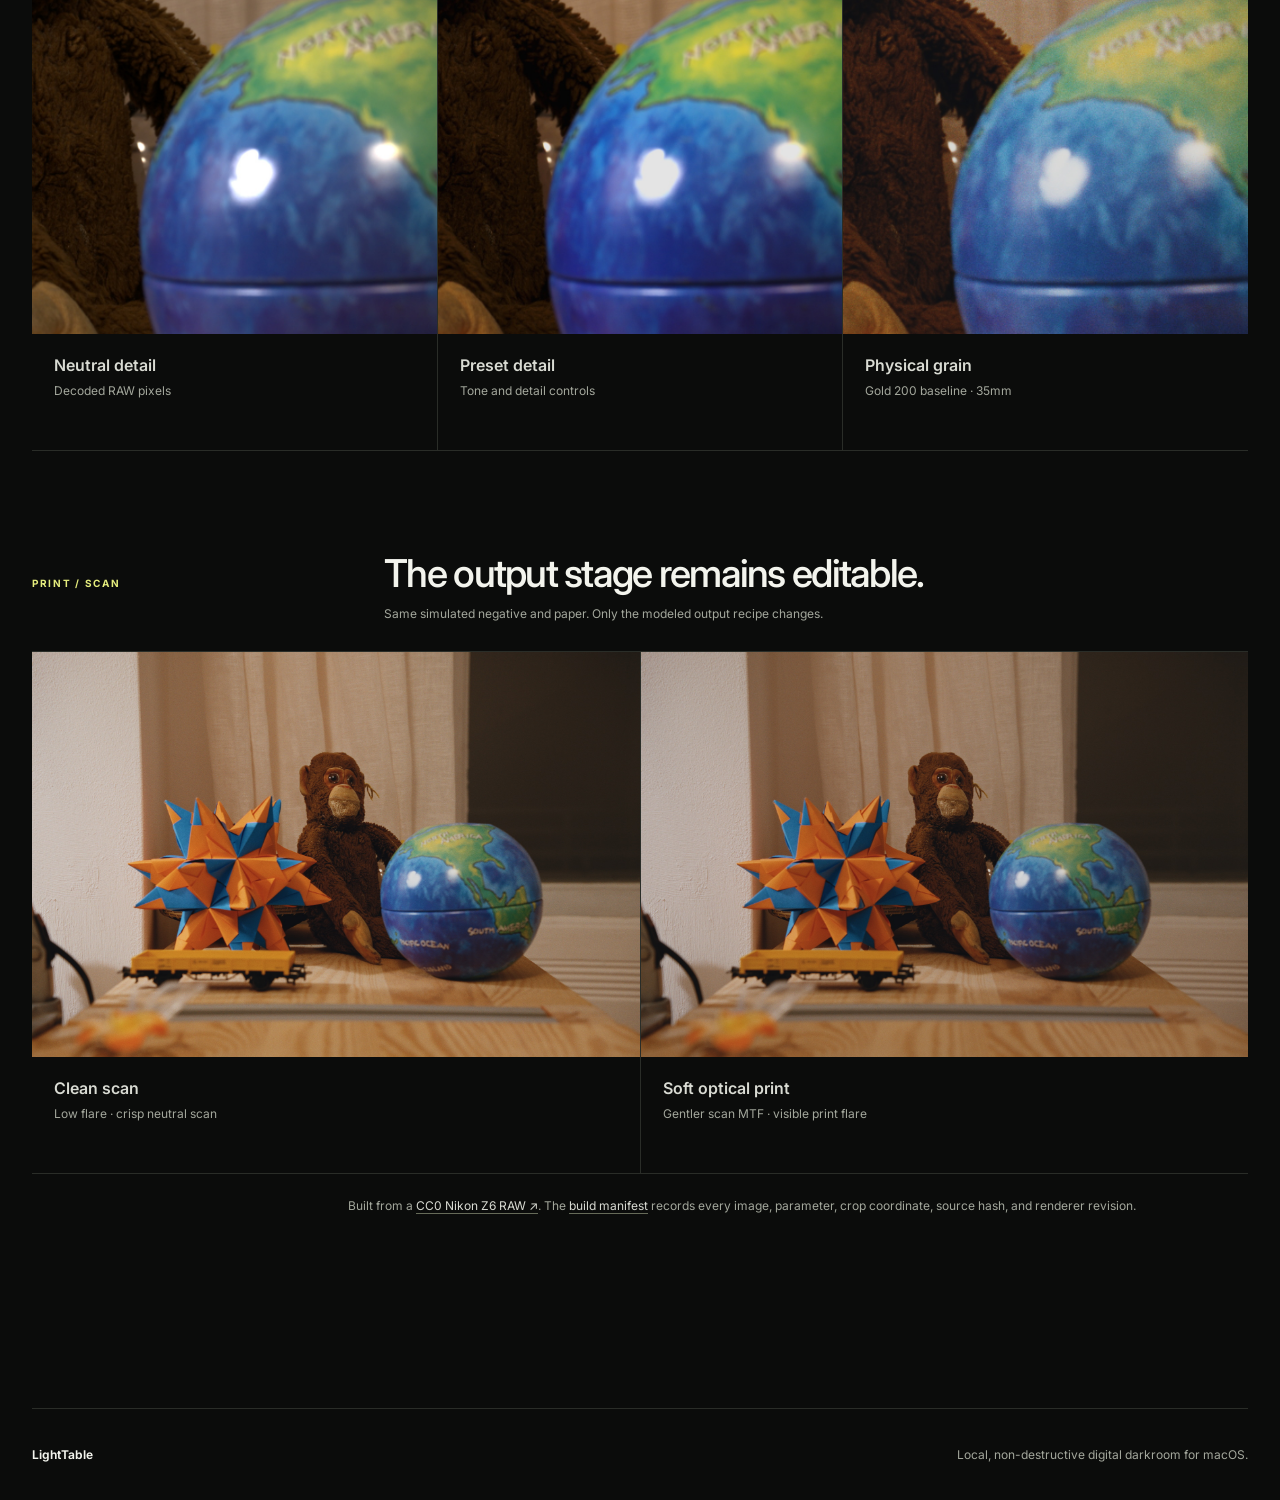
==== commit b6b80aa5: "Add a copyable Homebrew command beside the download button" ====
--- a/index.html
+++ b/index.html
@@ -39,7 +39,7 @@
       <nav class="site-nav" aria-label="Main navigation">
         <a href="screenshots.html">Screenshots</a>
         <a href="features.html">Features</a>
-        <a href="https://github.com/reville/lighttable-app">GitHub <span aria-hidden="true">↗</span></a>
+        <a href="https://github.com/reville/lighttable-digital-darkroom">GitHub <span aria-hidden="true">↗</span></a>
       </nav>
     </header>
 
@@ -73,9 +73,24 @@
             <a
               class="button button-primary"
               id="release-download"
-              href="https://github.com/reville/lighttable-app/releases"
+              href="https://github.com/reville/lighttable-digital-darkroom/releases"
             >Download for macOS</a>
-            <a class="button button-secondary" href="https://github.com/reville/lighttable-app">View on GitHub</a>
+            <div class="install-option">
+              <div class="install-command">
+                <code id="install-command">brew install --cask reville/lighttable/lighttable</code>
+                <button class="copy-command" type="button" aria-label="Copy Homebrew install command" aria-describedby="install-status" title="Copy command" hidden>
+                  <svg class="copy-icon" viewBox="0 0 20 20" fill="none" stroke="currentColor" stroke-width="1.5" aria-hidden="true">
+                    <rect x="7" y="7" width="9" height="10" rx="2" />
+                    <path d="M12 7V5a2 2 0 0 0-2-2H5a2 2 0 0 0-2 2v6a2 2 0 0 0 2 2h2" />
+                  </svg>
+                  <svg class="copied-icon" viewBox="0 0 20 20" fill="none" stroke="currentColor" stroke-width="1.5" aria-hidden="true">
+                    <path d="m4 10 4 4 8-8" />
+                  </svg>
+                </button>
+              </div>
+              <p class="install-status" id="install-status" role="status">Homebrew · Coming soon</p>
+            </div>
+            <a class="button button-secondary" href="https://github.com/reville/lighttable-digital-darkroom">View on GitHub</a>
           </div>
 
           <a class="screenshot-link reveal" href="screenshots.html">
--- a/styles.css
+++ b/styles.css
@@ -230,8 +230,84 @@
 .actions {
   display: flex;
   flex-wrap: wrap;
+  align-items: flex-start;
   gap: 10px;
   margin-top: 28px;
+}
+
+.install-option {
+  flex: 1 1 240px;
+  min-width: 0;
+}
+
+.install-command {
+  display: flex;
+  align-items: center;
+  gap: 8px;
+  min-height: 48px;
+  padding: 5px 10px 5px 12px;
+  border: 1px solid var(--line);
+  border-radius: 8px;
+  background: var(--surface);
+}
+
+.install-command code {
+  flex: 1;
+  min-width: 0;
+  color: var(--text);
+  font-size: 12px;
+  line-height: 1.5;
+  overflow-wrap: anywhere;
+  user-select: all;
+}
+
+.copy-command {
+  display: inline-flex;
+  flex: 0 0 32px;
+  align-items: center;
+  justify-content: center;
+  width: 32px;
+  height: 32px;
+  padding: 6px;
+  border: 0;
+  border-radius: 4px;
+  background: transparent;
+  color: var(--muted);
+  cursor: pointer;
+  transition: color 160ms ease, background 160ms ease;
+}
+
+.copy-command[hidden],
+.copy-command .copied-icon,
+.copy-command.is-copied .copy-icon {
+  display: none;
+}
+
+.copy-command.is-copied .copied-icon {
+  display: block;
+}
+
+.copy-command:hover,
+.copy-command.is-copied {
+  background: rgba(228, 236, 125, 0.08);
+  color: var(--accent);
+}
+
+.copy-command:focus-visible {
+  outline: 2px solid var(--accent);
+  outline-offset: 2px;
+}
+
+.copy-command svg {
+  width: 20px;
+  height: 20px;
+}
+
+.install-status {
+  margin: 7px 0 0;
+  color: var(--muted);
+  font-size: 11px;
+  line-height: 1.5;
 }
 
 .button {
@@ -1292,6 +1368,10 @@
     flex: 1 1 100%;
   }
 
+  .install-option {
+    flex-basis: 100%;
+  }
+
   footer {
     padding: 28px 0;
     align-items: flex-start;
@@ -1380,6 +1460,7 @@
   .reveal,
   .reveal.is-visible,
   .button,
+  .copy-command,
   .product-shot,
   .nerdery-level-title,
   .feature-search input,
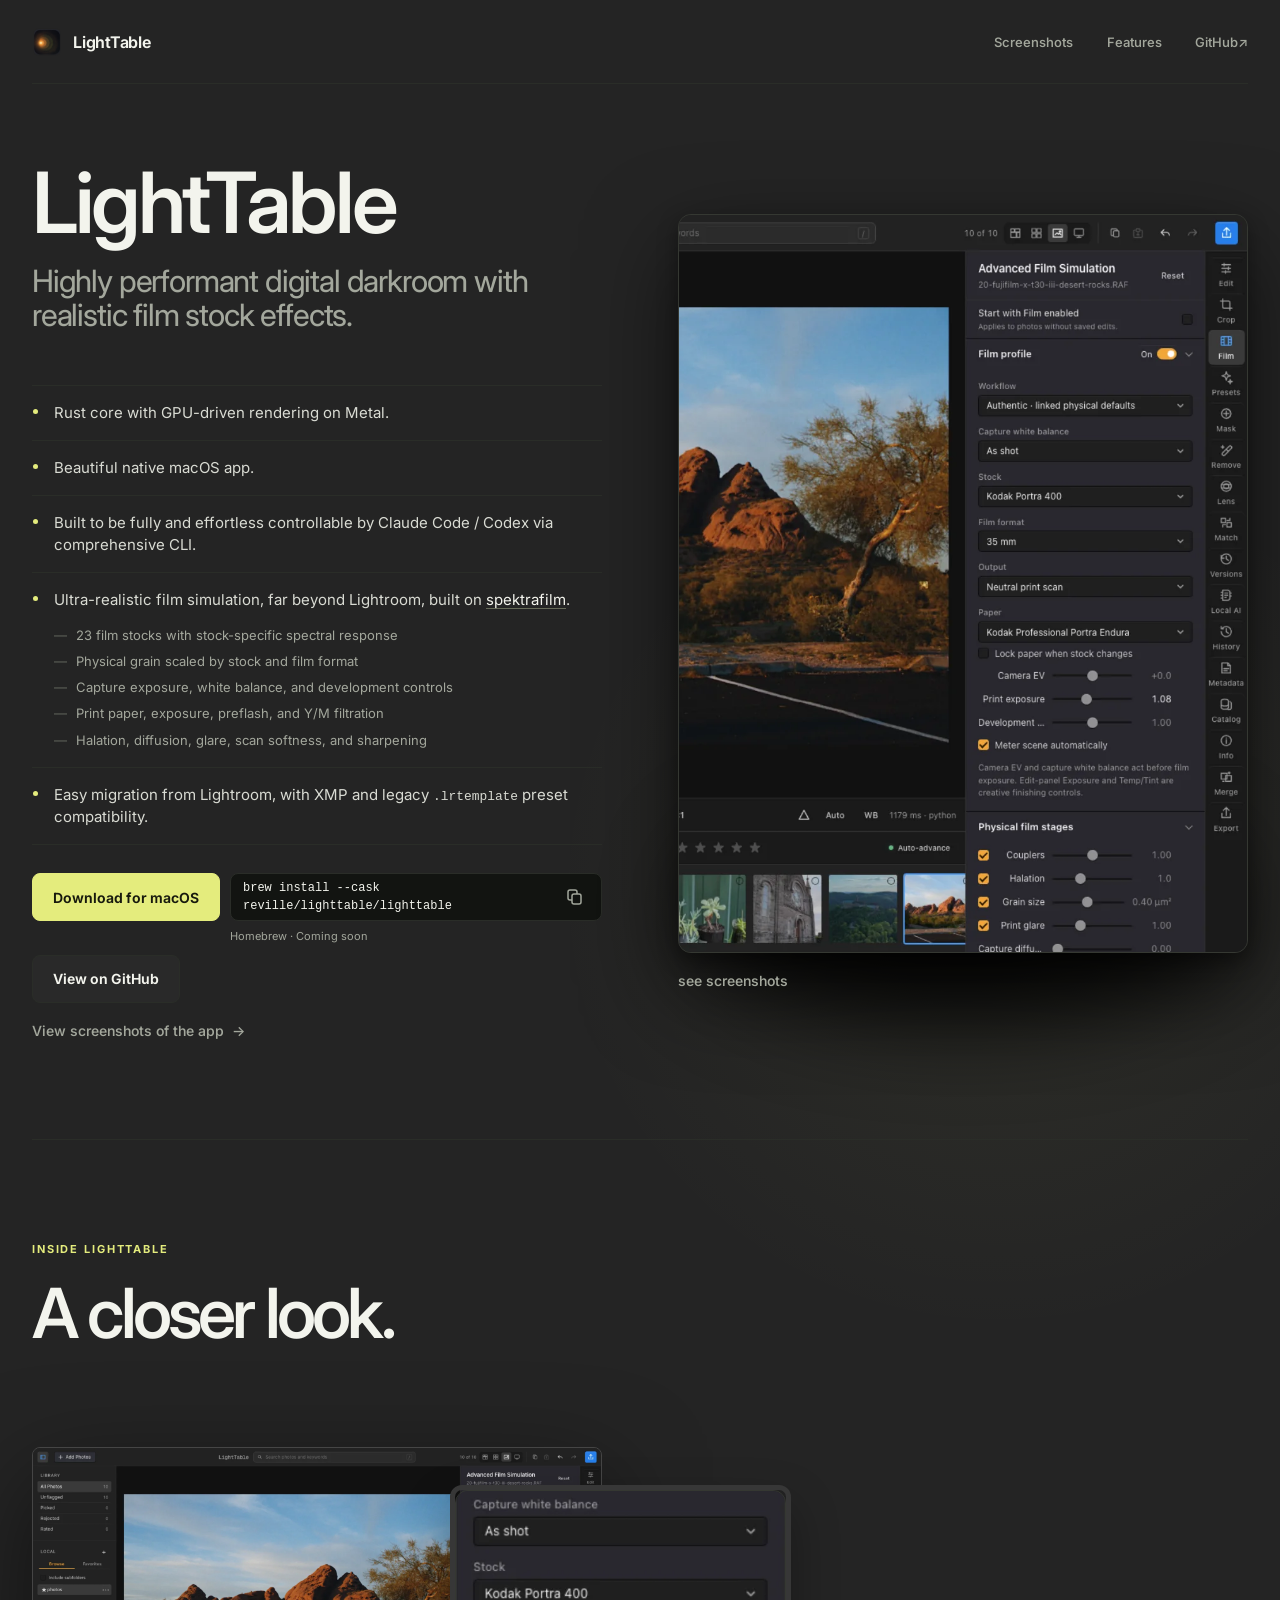
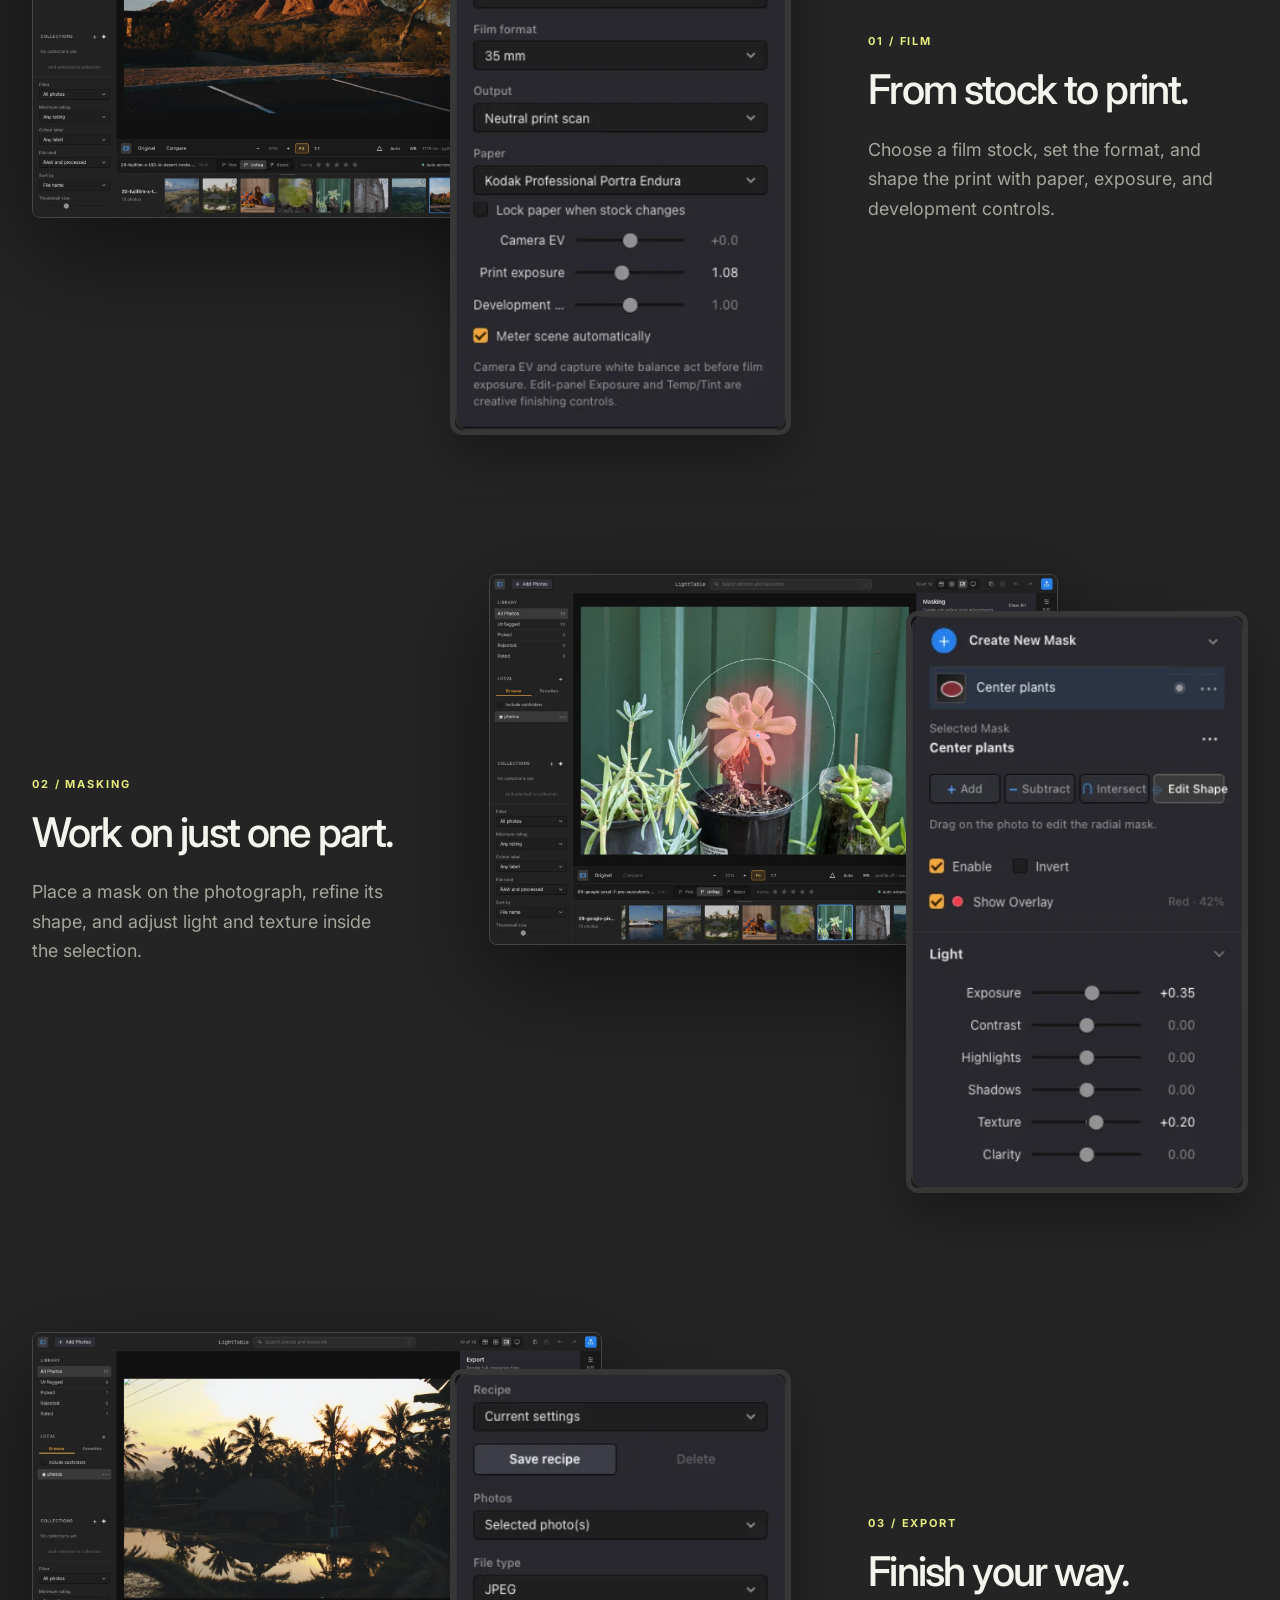
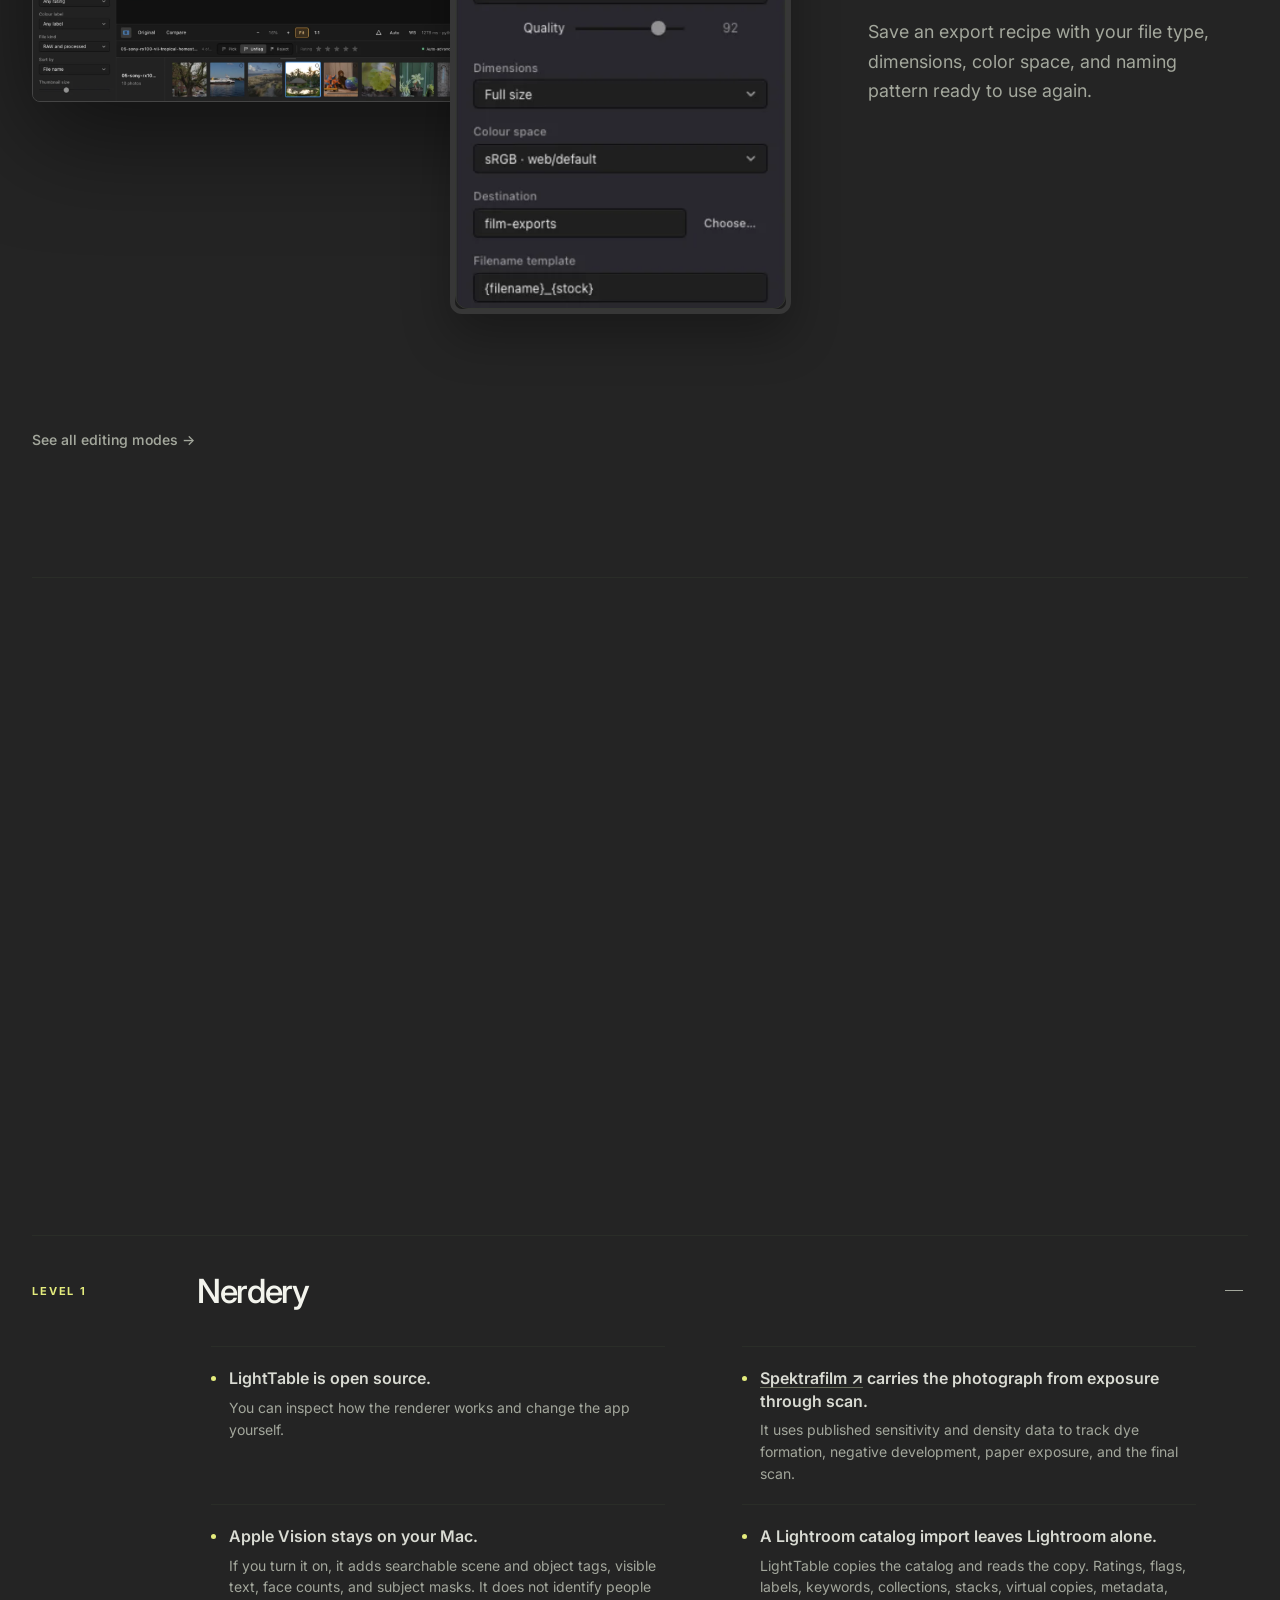
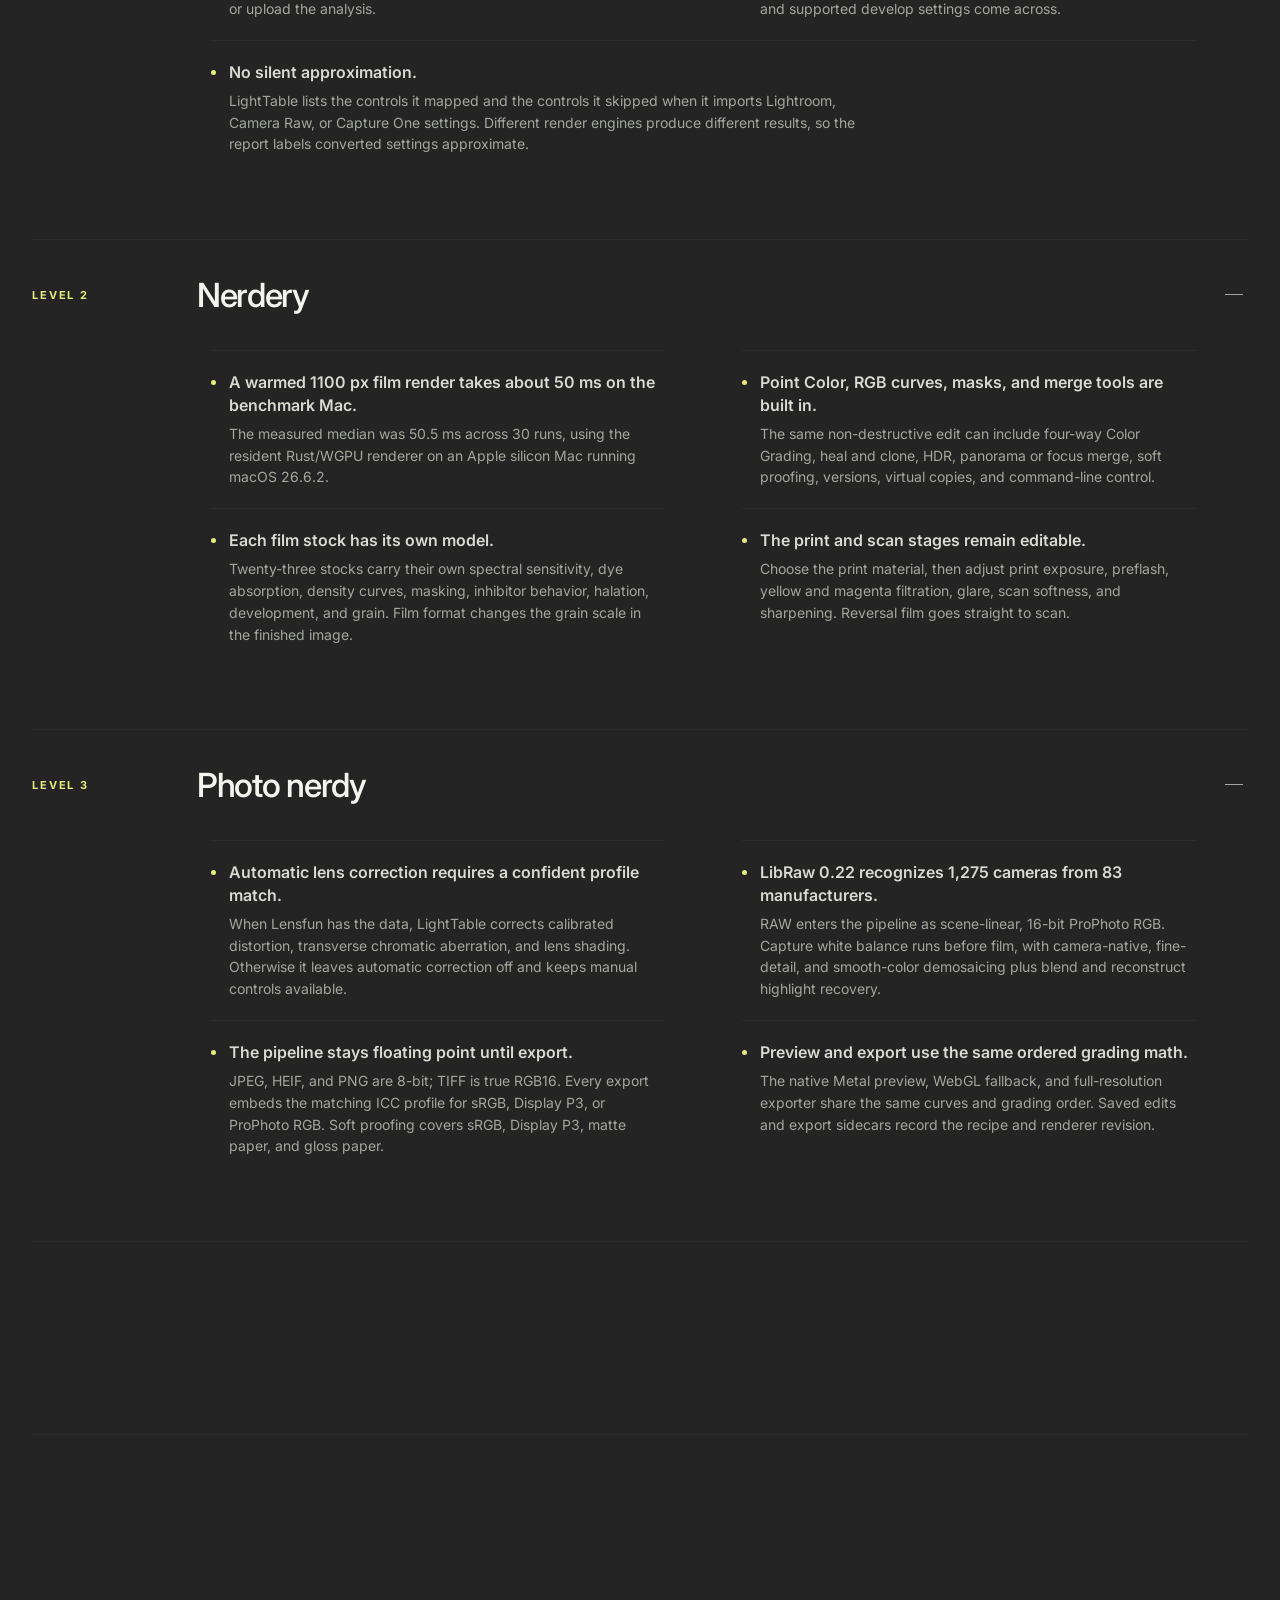
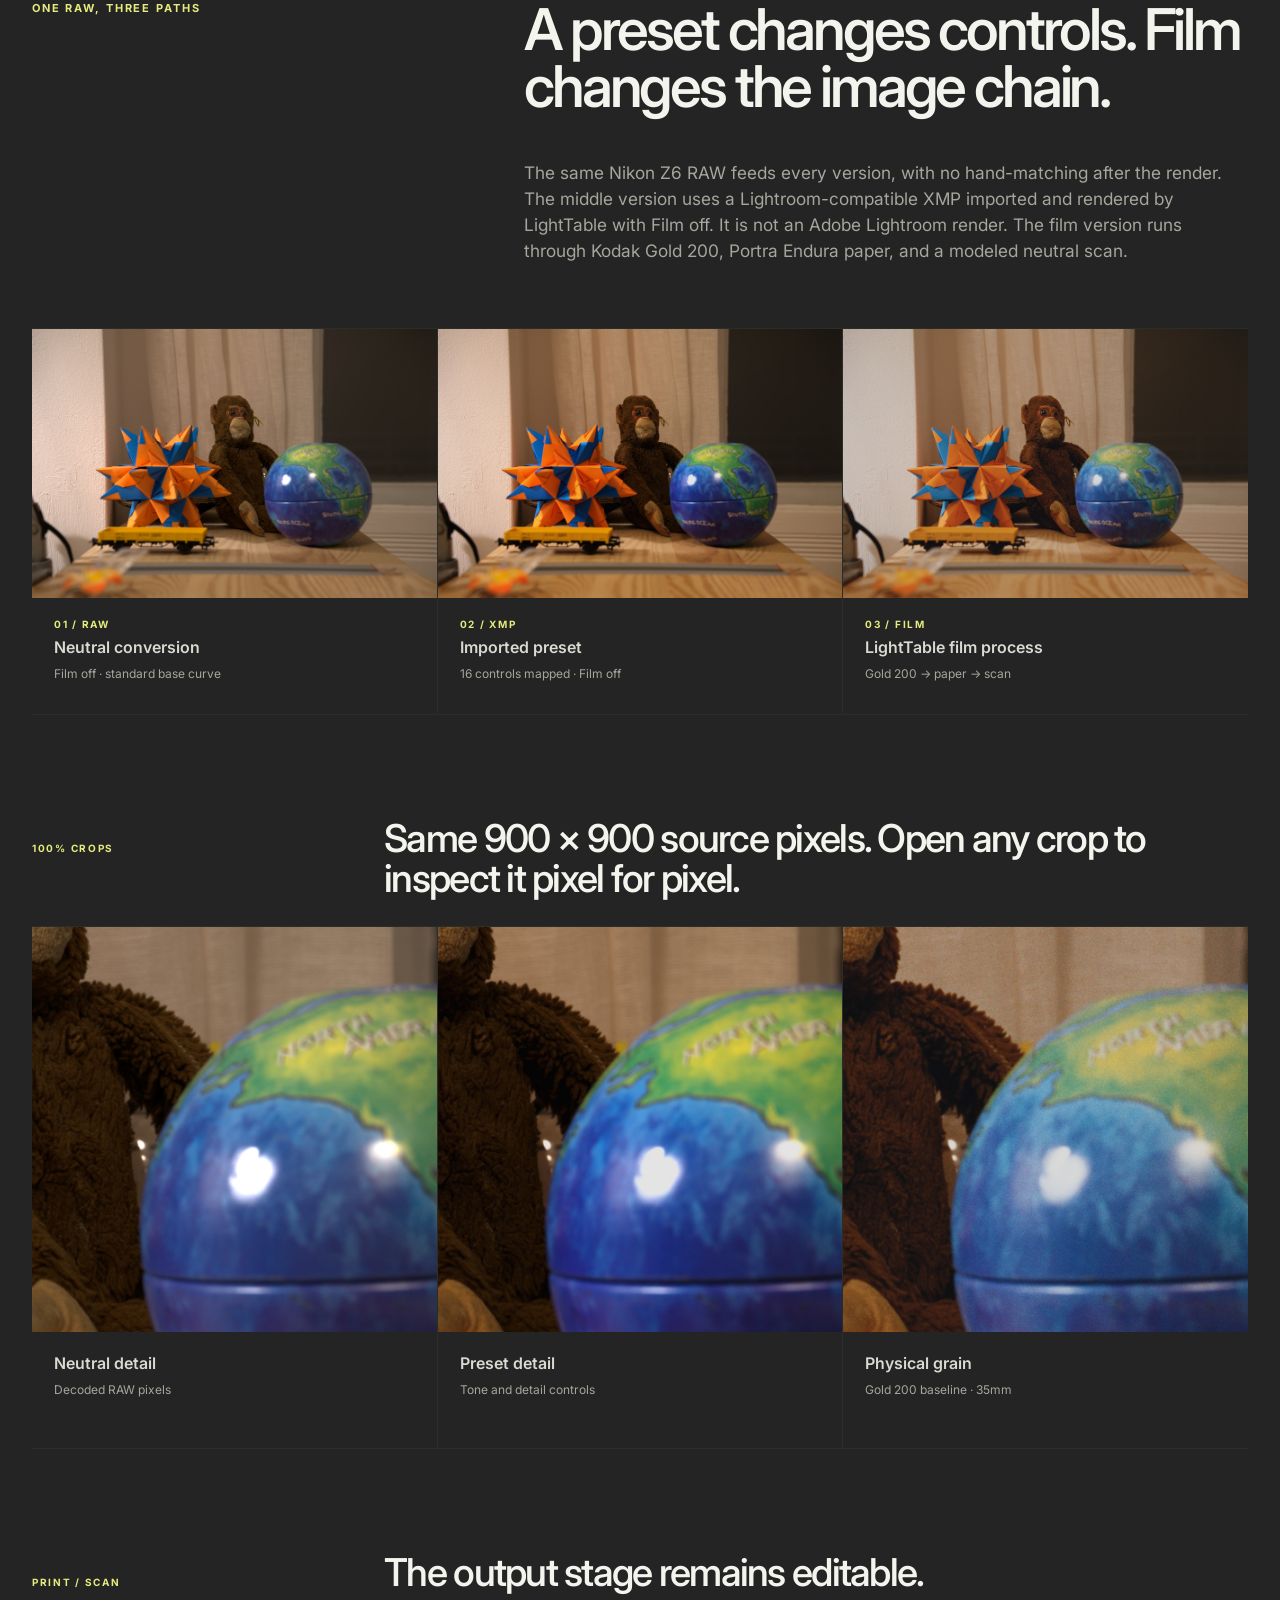
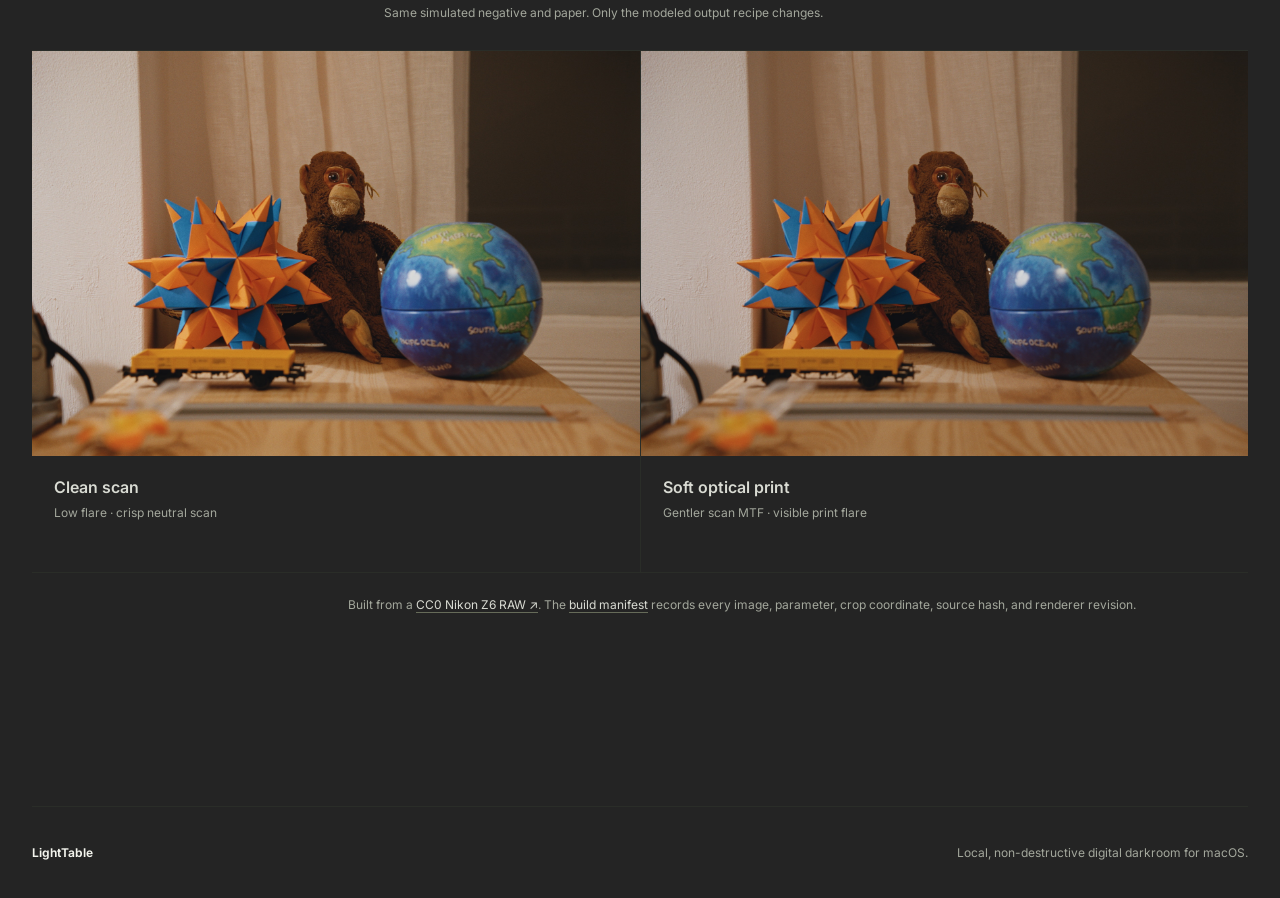
==== commit a88aa61d: "Enlarge homepage preview and add reproducible UI closeups" ====
--- a/index.html
+++ b/index.html
@@ -16,7 +16,7 @@
     <meta property="og:url" content="https://lighttable.app/" />
     <meta property="og:image" content="https://lighttable.app/og.png" />
     <meta name="twitter:card" content="summary_large_image" />
-    <meta name="theme-color" content="#0b0c0b" />
+    <meta name="theme-color" content="#242424" />
     <link rel="icon" type="image/png" sizes="32x32" href="favicon-32.png" />
     <link rel="icon" type="image/png" sizes="16x16" href="favicon-16.png" />
     <link rel="apple-touch-icon" href="app-icon.png" />
@@ -98,15 +98,72 @@
           </a>
         </div>
 
-        <a class="product-shot reveal" href="screenshots.html" aria-label="View LightTable screenshots">
-          <img
-            src="screenshots/film-controls.webp"
-            alt="LightTable's native macOS Film workspace showing film stock and physical print controls"
-            width="1800"
-            height="1169"
-          />
-        </a>
+        <!-- BEGIN HOMEPAGE HERO -->
+        <div class="hero-preview">
+          <a class="product-shot reveal" href="screenshots.html" aria-label="View LightTable screenshots">
+            <img src="screenshots/hero-film.webp" alt="The right half of LightTable’s Film workspace, with a desert photograph beside film stock and print controls" width="900" height="1169" fetchpriority="high" />
+          </a>
+          <a class="screenshot-link reveal" href="screenshots.html">see screenshots</a>
+        </div>
+        <!-- END HOMEPAGE HERO -->
       </section>
+
+      <!-- BEGIN HOMEPAGE DETAILS -->
+      <section class="ui-details" aria-labelledby="ui-details-title">
+        <header class="ui-details-intro reveal">
+          <p class="eyebrow">Inside LightTable</p>
+          <h2 id="ui-details-title">A closer look.</h2>
+        </header>
+        <figure class="ui-detail reveal" data-detail="detail-film">
+          <div class="ui-detail-visual">
+            <a class="ui-detail-overview" href="screenshots.html" aria-label="See the full Film workspace">
+              <img src="screenshots/film-controls.webp" alt="LightTable Film workspace showing a desert landscape with film stock, format, paper, and physical print controls" width="1800" height="1169" loading="lazy" />
+            </a>
+            <a class="ui-detail-inset" href="screenshots/detail-film.webp" aria-label="Enlarge Film controls">
+              <img src="screenshots/detail-film.webp" alt="Closeup of Film controls for capture white balance, Kodak Portra 400 stock, 35 mm format, paper, and print exposure" width="380" height="620" loading="lazy" />
+            </a>
+          </div>
+          <figcaption>
+            <p class="eyebrow">01 / Film</p>
+            <h3>From stock to print.</h3>
+            <p class="ui-detail-caption">Choose a film stock, set the format, and shape the print with paper, exposure, and development controls.</p>
+          </figcaption>
+        </figure>
+
+        <figure class="ui-detail reveal" data-detail="detail-masks">
+          <div class="ui-detail-visual">
+            <a class="ui-detail-overview" href="screenshots.html" aria-label="See the full Local masks">
+              <img src="screenshots/local-masks.webp" alt="LightTable Masking workspace showing succulent plants with a radial mask overlay and local adjustment controls" width="1800" height="1169" loading="lazy" />
+            </a>
+            <a class="ui-detail-inset" href="screenshots/detail-masks.webp" aria-label="Enlarge Masking controls">
+              <img src="screenshots/detail-masks.webp" alt="Closeup of a radial mask’s selection, overlay, exposure, and texture controls" width="380" height="656" loading="lazy" />
+            </a>
+          </div>
+          <figcaption>
+            <p class="eyebrow">02 / Masking</p>
+            <h3>Work on just one part.</h3>
+            <p class="ui-detail-caption">Place a mask on the photograph, refine its shape, and adjust light and texture inside the selection.</p>
+          </figcaption>
+        </figure>
+
+        <figure class="ui-detail reveal" data-detail="detail-export">
+          <div class="ui-detail-visual">
+            <a class="ui-detail-overview" href="screenshots.html" aria-label="See the full Full-resolution export">
+              <img src="screenshots/export-workflow.webp" alt="LightTable Export workspace showing a tropical homestead with recipe, format, size, color space, and naming controls" width="1800" height="1169" loading="lazy" />
+            </a>
+            <a class="ui-detail-inset" href="screenshots/detail-export.webp" aria-label="Enlarge Export controls">
+              <img src="screenshots/detail-export.webp" alt="Closeup of Export recipe, JPEG quality, dimensions, color space, destination, and filename controls" width="380" height="614" loading="lazy" />
+            </a>
+          </div>
+          <figcaption>
+            <p class="eyebrow">03 / Export</p>
+            <h3>Finish your way.</h3>
+            <p class="ui-detail-caption">Save an export recipe with your file type, dimensions, color space, and naming pattern ready to use again.</p>
+          </figcaption>
+        </figure>
+        <a class="text-link" href="screenshots.html">See all editing modes <span aria-hidden="true">→</span></a>
+      </section>
+      <!-- END HOMEPAGE DETAILS -->
 
       <section class="nerdery" id="features" aria-labelledby="nerdery-title">
         <header class="nerdery-intro reveal">
--- a/styles.css
+++ b/styles.css
@@ -1,6 +1,6 @@
 :root {
   color-scheme: dark;
-  --background: #0b0c0b;
+  --background: #242424;
   --surface: #121411;
   --text: #f3f4ed;
   --muted: #a3a79c;
@@ -129,8 +129,8 @@
 .hero {
   min-height: calc(100vh - 84px);
   display: grid;
-  grid-template-columns: minmax(440px, 0.8fr) minmax(580px, 1.2fr);
-  gap: clamp(48px, 7vw, 126px);
+  grid-template-columns: minmax(0, 1fr) minmax(0, 1fr);
+  gap: clamp(48px, 6vw, 96px);
   align-items: center;
   padding: clamp(70px, 9vh, 132px) 0 clamp(84px, 11vh, 160px);
 }
@@ -353,6 +353,11 @@
   margin-top: 19px;
 }
 
+.hero-preview {
+  justify-self: end;
+  width: min(100%, 680px);
+}
+
 .product-shot {
   position: relative;
   display: block;
@@ -386,6 +391,111 @@
   border: 1px solid #353832;
   border-radius: 13px;
   box-shadow: 0 34px 90px rgba(0, 0, 0, 0.56), 0 8px 20px rgba(0, 0, 0, 0.34);
+}
+
+.ui-details {
+  padding: clamp(64px, 8vw, 120px) 0 clamp(90px, 10vw, 154px);
+  border-top: 1px solid var(--line);
+}
+
+.ui-details-intro {
+  margin-bottom: clamp(56px, 6vw, 96px);
+}
+
+.ui-details-intro h2 {
+  margin: 0;
+  font-size: clamp(44px, 5.4vw, 84px);
+  font-weight: 560;
+  letter-spacing: -0.055em;
+  line-height: 0.96;
+}
+
+.ui-detail {
+  display: grid;
+  grid-template-columns: minmax(0, 2fr) minmax(0, 1fr);
+  gap: clamp(40px, 6vw, 96px);
+  align-items: center;
+  margin: 0 0 clamp(72px, 9vw, 138px);
+}
+
+.ui-detail:nth-of-type(even) {
+  grid-template-columns: minmax(0, 1fr) minmax(0, 2fr);
+}
+
+.ui-detail figcaption {
+  display: block;
+  margin: 0;
+  color: var(--text);
+}
+
+.ui-detail:nth-of-type(even) .ui-detail-visual {
+  grid-column: 2;
+  grid-row: 1;
+}
+
+.ui-detail:nth-of-type(even) figcaption {
+  grid-column: 1;
+  grid-row: 1;
+}
+
+.ui-detail-visual {
+  display: grid;
+  grid-template-columns: 1fr 20% 25%;
+  align-items: start;
+}
+
+.ui-detail-overview {
+  grid-column: 1 / 3;
+  grid-row: 1;
+  margin-top: 24px;
+}
+
+.ui-detail-inset {
+  grid-column: 2 / 4;
+  grid-row: 1;
+  z-index: 1;
+  margin-top: 18%;
+  border: 5px solid #373737;
+  border-radius: 12px;
+  box-shadow: 0 22px 48px rgba(0, 0, 0, 0.3);
+  overflow: hidden;
+  transition: transform 220ms ease, border-color 220ms ease;
+}
+
+.ui-detail-inset:hover {
+  transform: translateY(-4px);
+  border-color: #696d57;
+}
+
+.ui-detail-visual img {
+  display: block;
+  width: 100%;
+  height: auto;
+}
+
+.ui-detail-overview img {
+  border: 1px solid #454545;
+  border-radius: 8px;
+}
+
+.ui-detail .eyebrow {
+  margin-bottom: 20px;
+}
+
+.ui-detail h3 {
+  margin: 0;
+  font-size: clamp(34px, 3.2vw, 50px);
+  font-weight: 540;
+  letter-spacing: -0.045em;
+  line-height: 1.04;
+}
+
+.ui-detail-caption {
+  margin: 24px 0 0;
+  max-width: 32ch;
+  color: var(--muted);
+  font-size: clamp(16px, 1.4vw, 20px);
+  line-height: 1.65;
 }
 
 .nerdery {
@@ -1186,6 +1296,10 @@
     max-width: 760px;
   }
 
+  .hero-preview {
+    justify-self: center;
+  }
+
   .product-shot {
     justify-self: stretch;
     width: 100%;
@@ -1230,6 +1344,38 @@
 }
 
 @media (max-width: 860px) {
+  .ui-detail,
+  .ui-detail:nth-of-type(even) {
+    grid-template-columns: 1fr;
+    gap: 32px;
+  }
+
+  .ui-detail:nth-of-type(even) .ui-detail-visual,
+  .ui-detail:nth-of-type(even) figcaption {
+    grid-column: auto;
+    grid-row: auto;
+  }
+
+  .ui-detail-visual {
+    grid-template-columns: 10% 72% 18%;
+    width: min(100%, 640px);
+  }
+
+  .ui-detail-inset {
+    justify-self: end;
+    width: 100%;
+    max-width: 390px;
+    margin-top: 32%;
+  }
+
+  .ui-detail figcaption {
+    order: -1;
+  }
+
+  .ui-detail-caption {
+    max-width: 45ch;
+  }
+
   .feature-section-intro,
   .feature-directory-intro {
     grid-template-columns: 1fr;
@@ -1462,6 +1608,7 @@
   .button,
   .copy-command,
   .product-shot,
+  .ui-detail-inset,
   .nerdery-level-title,
   .feature-search input,
   .nerdery-level-toggle::before,
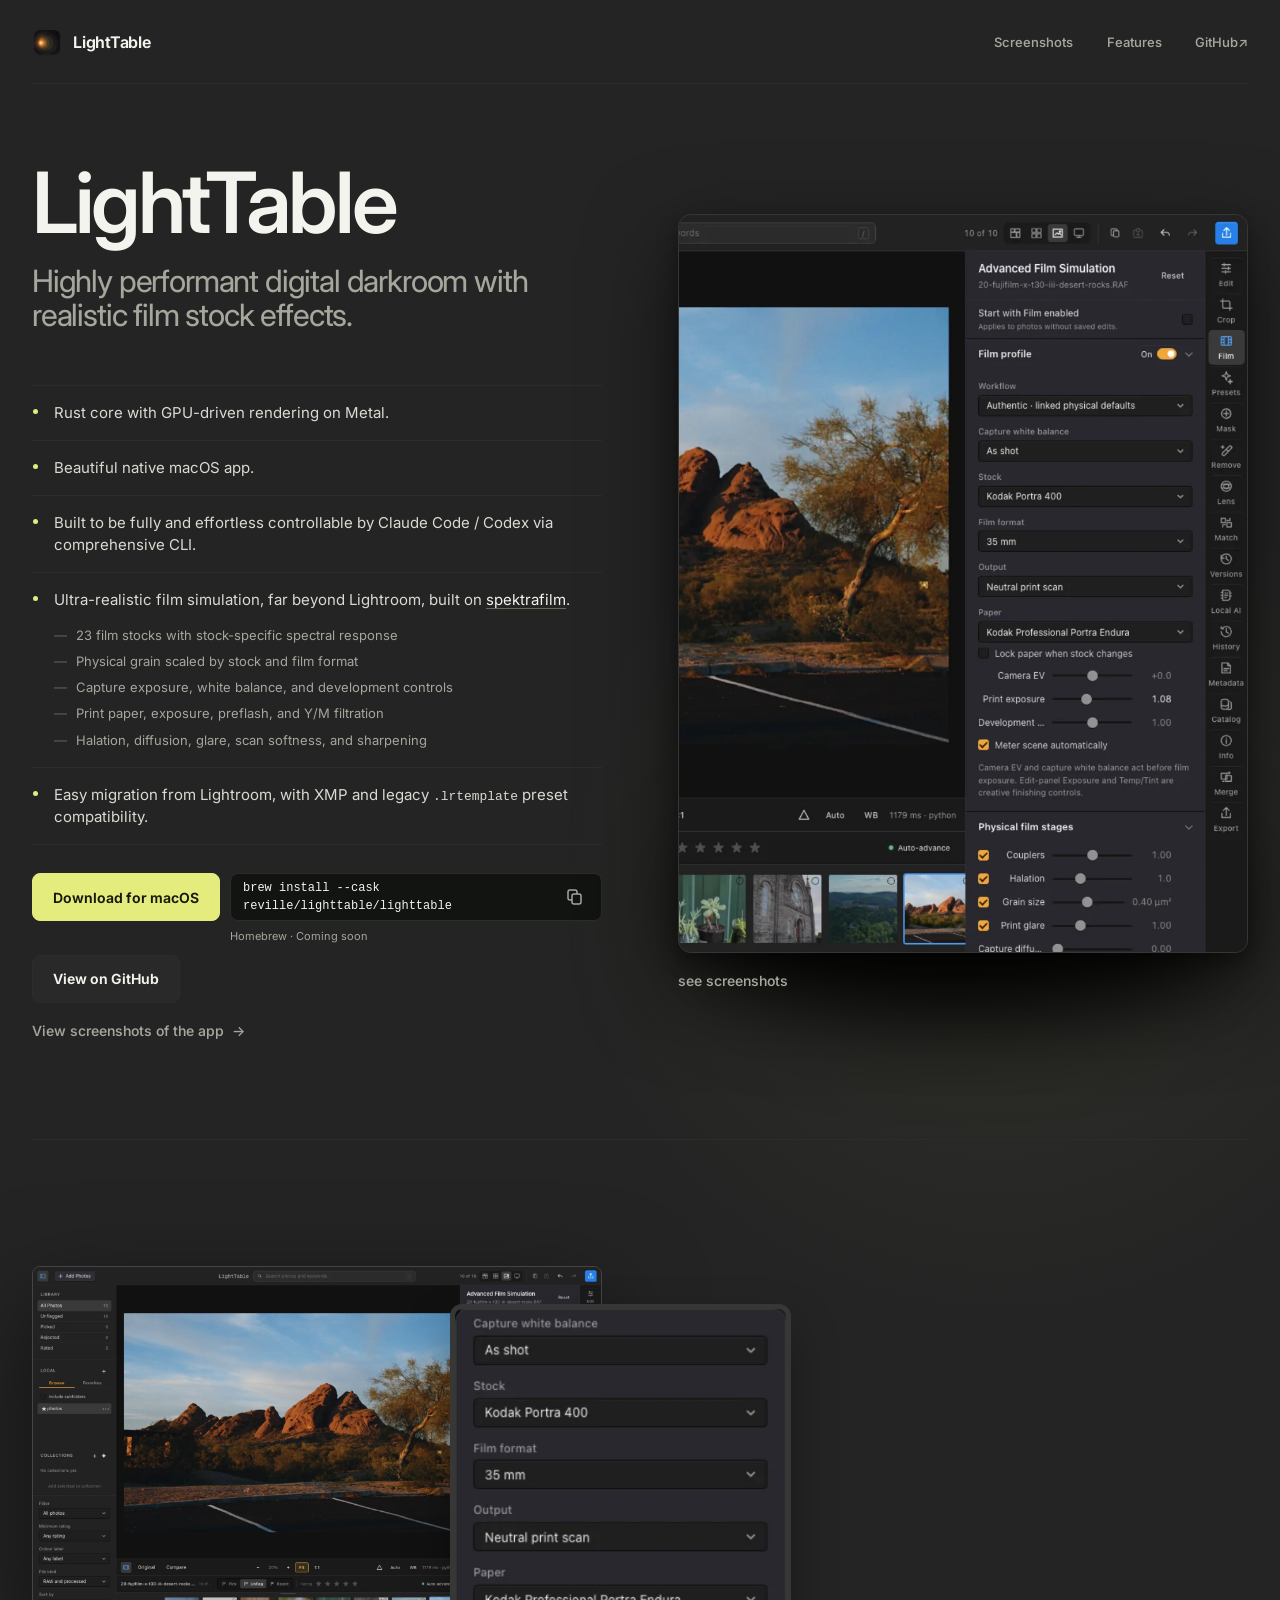
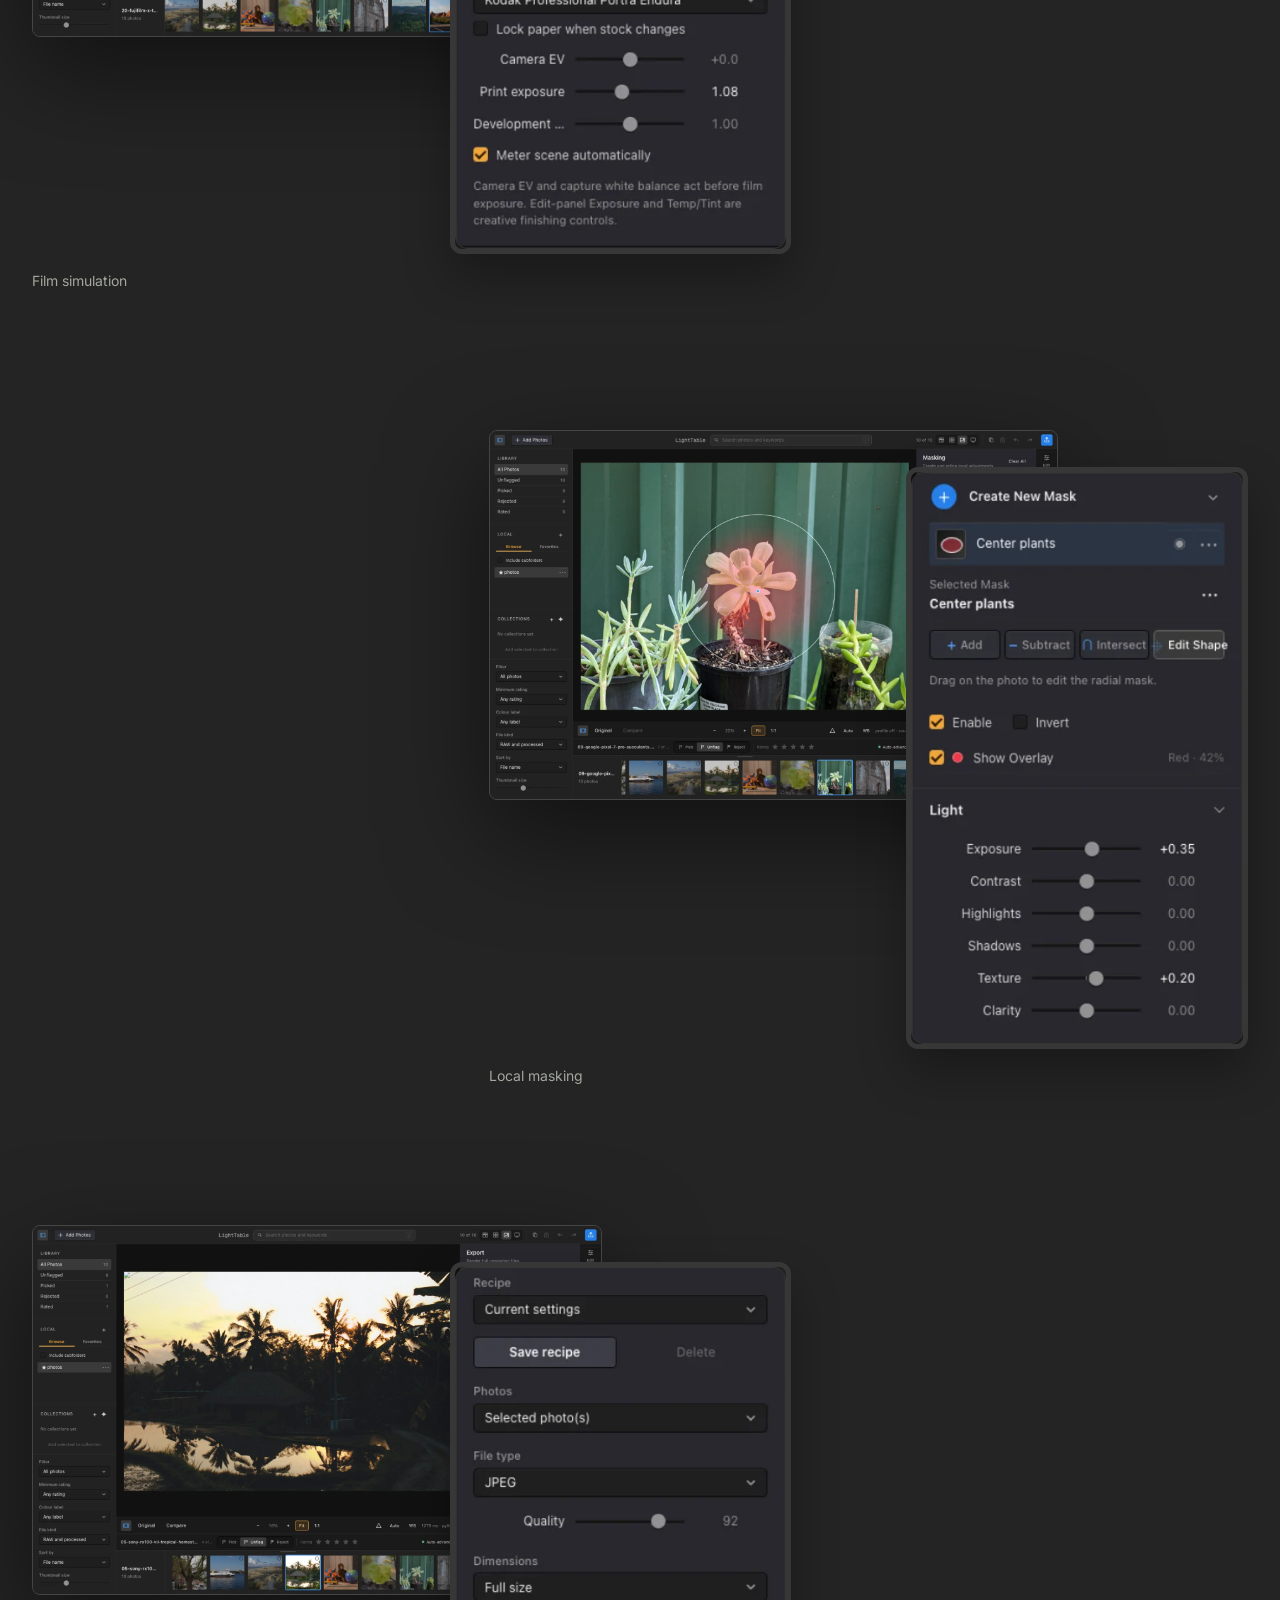
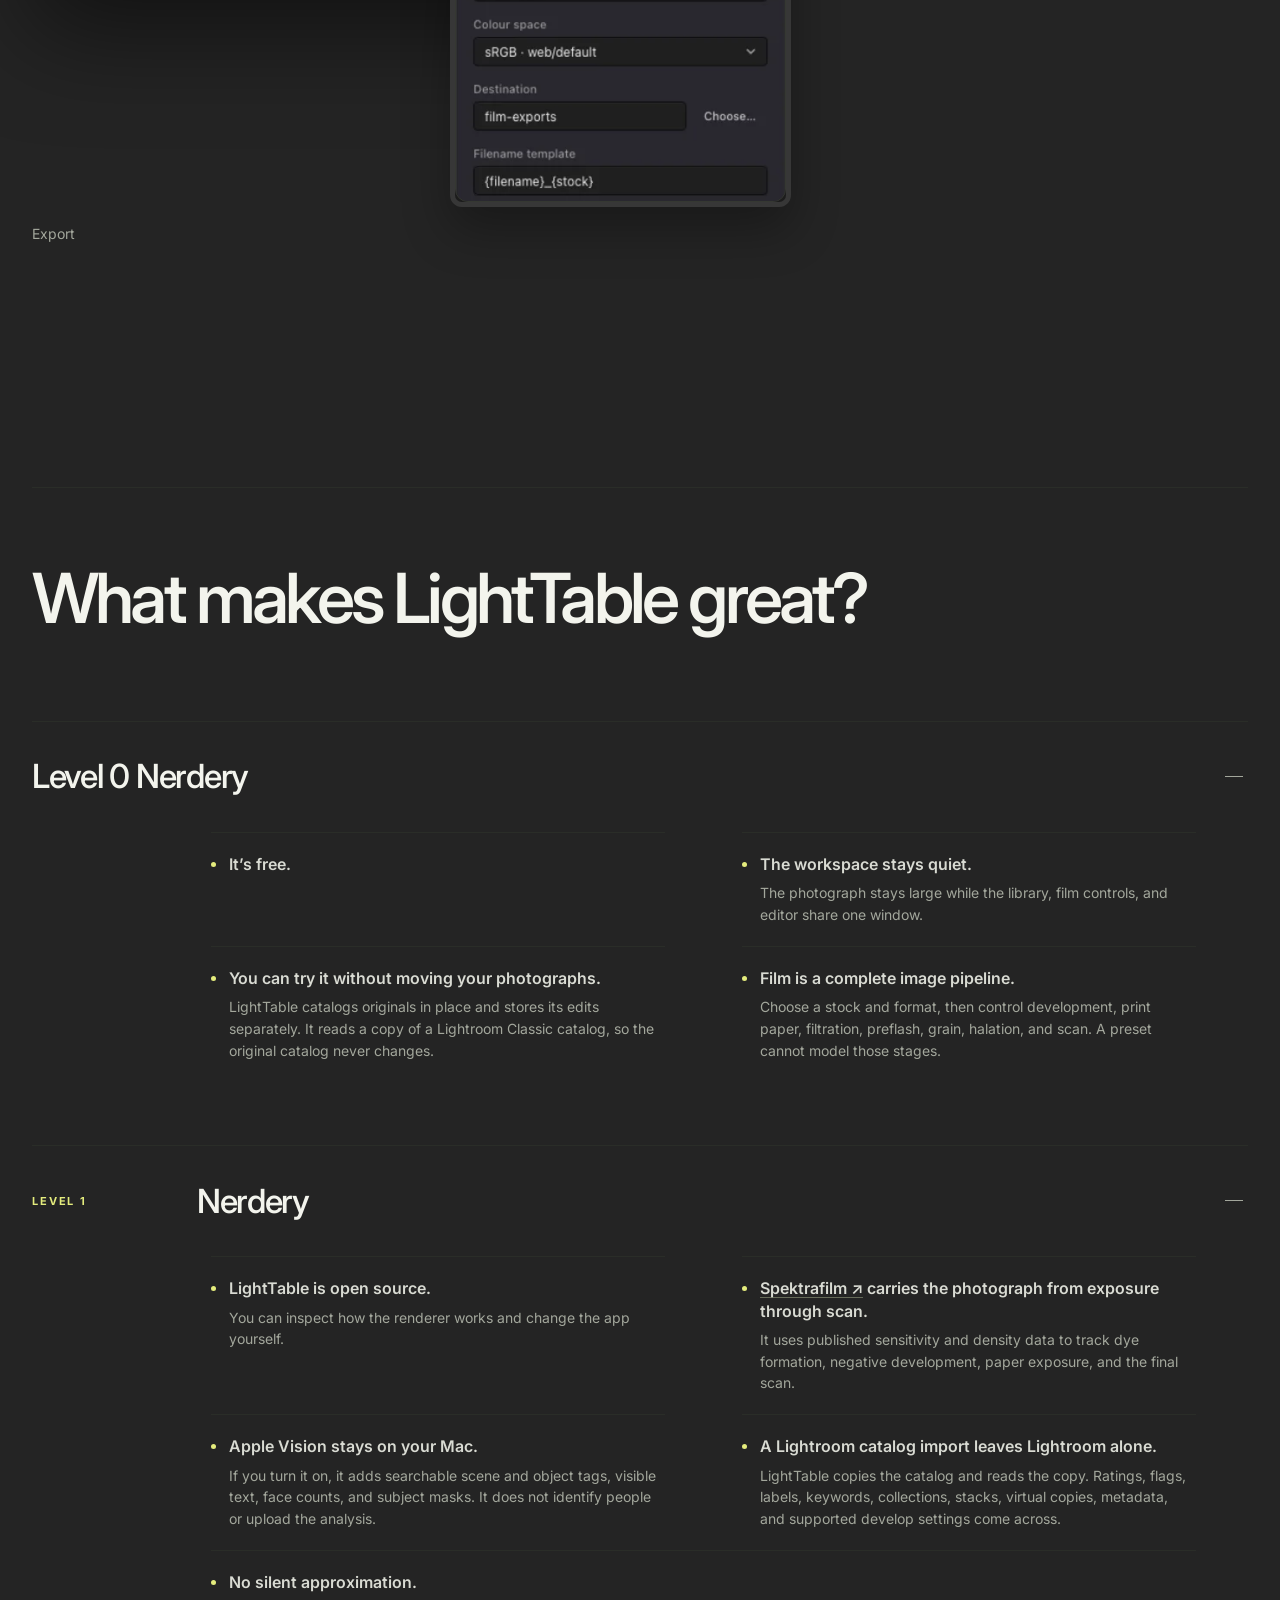
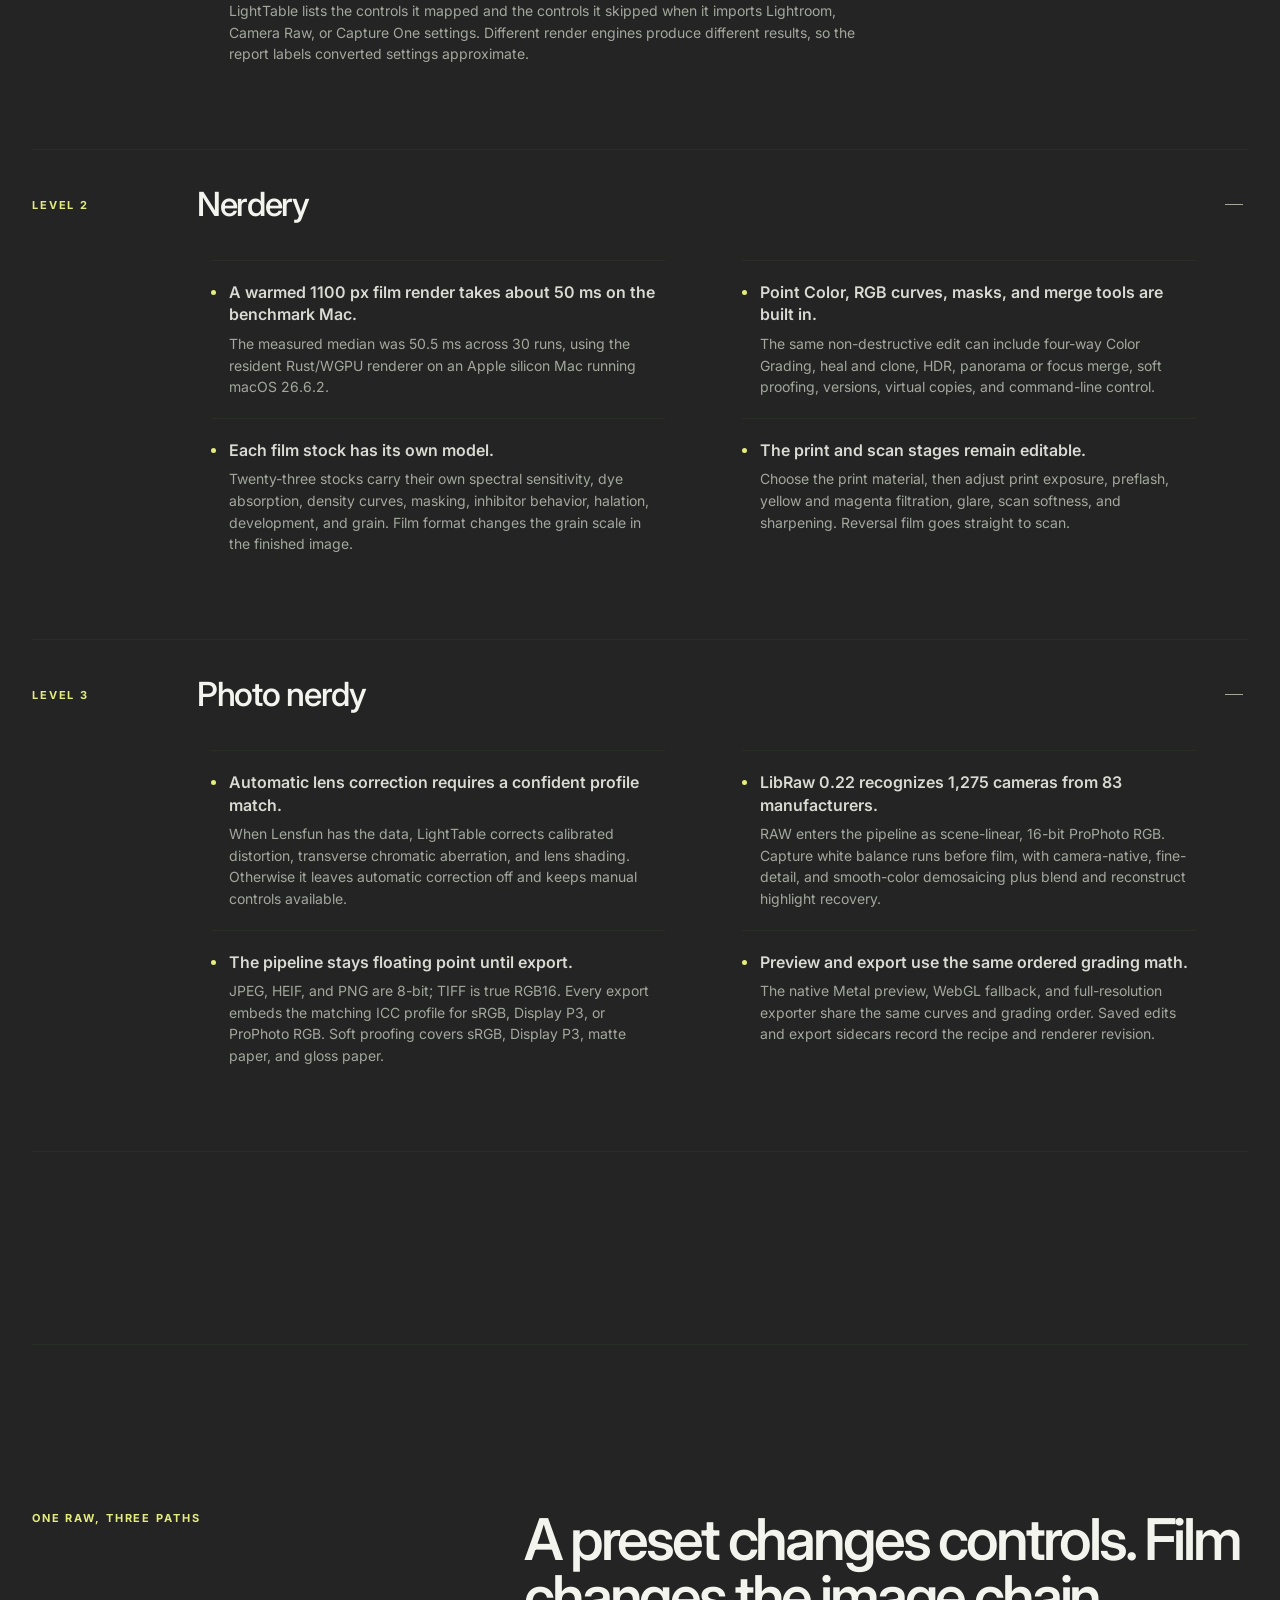
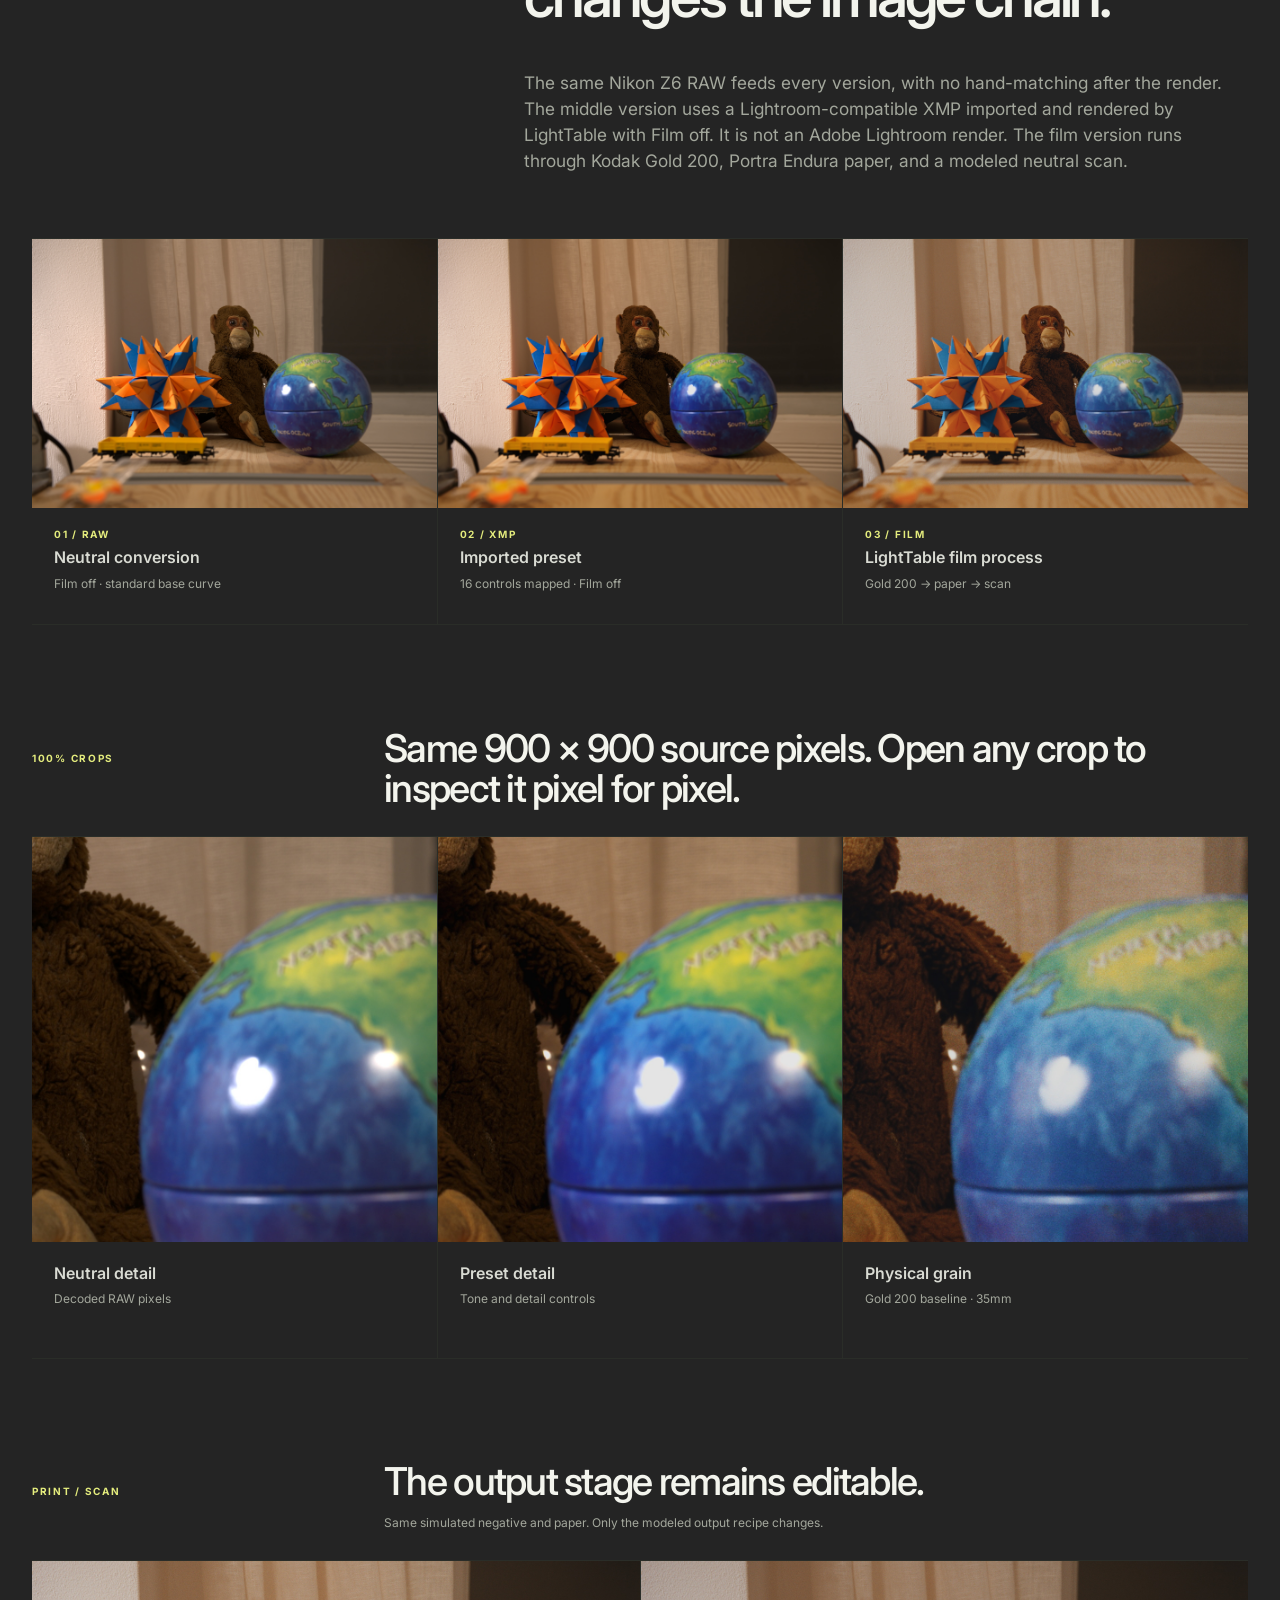
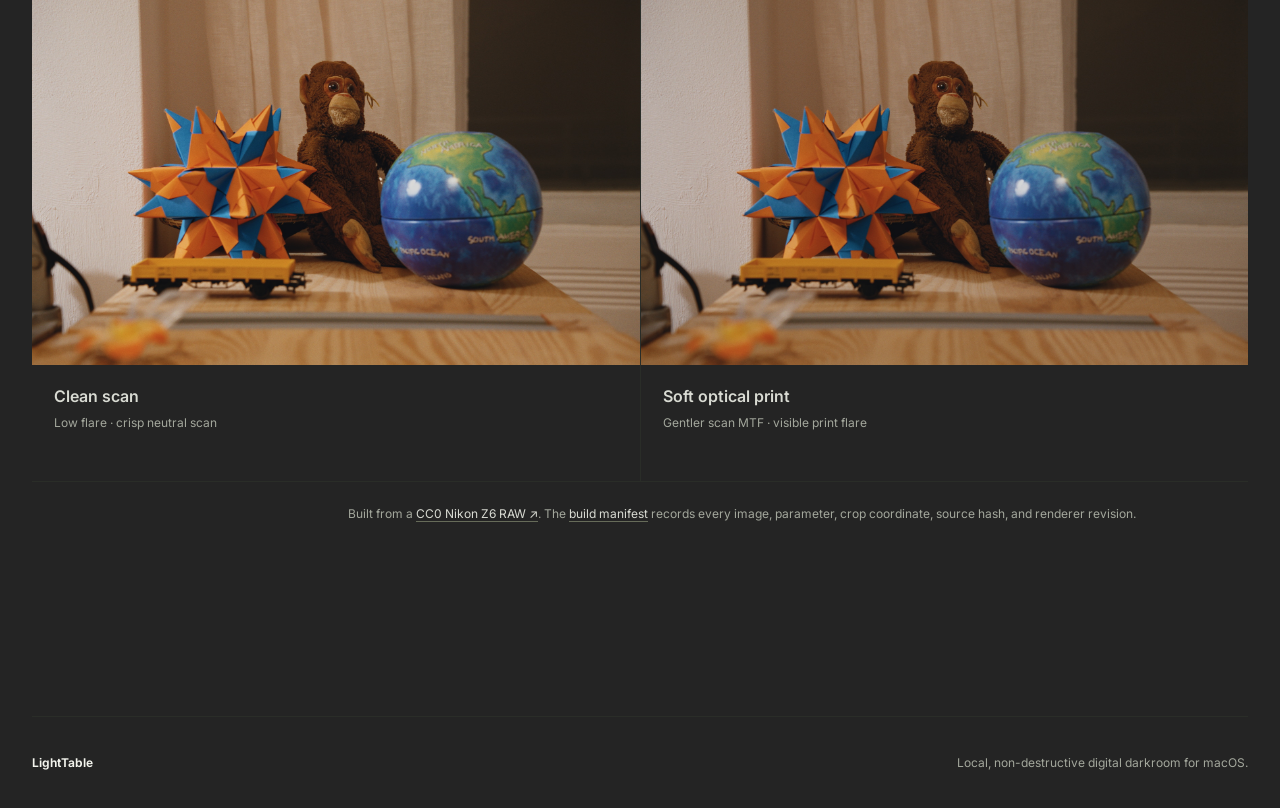
==== commit 675ea4c6: "Replace homepage screenshot copy with plain labels" ====
--- a/index.html
+++ b/index.html
@@ -109,25 +109,17 @@
       </section>
 
       <!-- BEGIN HOMEPAGE DETAILS -->
-      <section class="ui-details" aria-labelledby="ui-details-title">
-        <header class="ui-details-intro reveal">
-          <p class="eyebrow">Inside LightTable</p>
-          <h2 id="ui-details-title">A closer look.</h2>
-        </header>
+      <section class="ui-details" aria-label="Editing workflows">
         <figure class="ui-detail reveal" data-detail="detail-film">
           <div class="ui-detail-visual">
             <a class="ui-detail-overview" href="screenshots.html" aria-label="See the full Film workspace">
               <img src="screenshots/film-controls.webp" alt="LightTable Film workspace showing a desert landscape with film stock, format, paper, and physical print controls" width="1800" height="1169" loading="lazy" />
             </a>
-            <a class="ui-detail-inset" href="screenshots/detail-film.webp" aria-label="Enlarge Film controls">
+            <a class="ui-detail-inset" href="screenshots/detail-film.webp" aria-label="Enlarge Film simulation controls">
               <img src="screenshots/detail-film.webp" alt="Closeup of Film controls for capture white balance, Kodak Portra 400 stock, 35 mm format, paper, and print exposure" width="380" height="620" loading="lazy" />
             </a>
           </div>
-          <figcaption>
-            <p class="eyebrow">01 / Film</p>
-            <h3>From stock to print.</h3>
-            <p class="ui-detail-caption">Choose a film stock, set the format, and shape the print with paper, exposure, and development controls.</p>
-          </figcaption>
+          <figcaption>Film simulation</figcaption>
         </figure>
 
         <figure class="ui-detail reveal" data-detail="detail-masks">
@@ -135,15 +127,11 @@
             <a class="ui-detail-overview" href="screenshots.html" aria-label="See the full Local masks">
               <img src="screenshots/local-masks.webp" alt="LightTable Masking workspace showing succulent plants with a radial mask overlay and local adjustment controls" width="1800" height="1169" loading="lazy" />
             </a>
-            <a class="ui-detail-inset" href="screenshots/detail-masks.webp" aria-label="Enlarge Masking controls">
+            <a class="ui-detail-inset" href="screenshots/detail-masks.webp" aria-label="Enlarge Local masking controls">
               <img src="screenshots/detail-masks.webp" alt="Closeup of a radial mask’s selection, overlay, exposure, and texture controls" width="380" height="656" loading="lazy" />
             </a>
           </div>
-          <figcaption>
-            <p class="eyebrow">02 / Masking</p>
-            <h3>Work on just one part.</h3>
-            <p class="ui-detail-caption">Place a mask on the photograph, refine its shape, and adjust light and texture inside the selection.</p>
-          </figcaption>
+          <figcaption>Local masking</figcaption>
         </figure>
 
         <figure class="ui-detail reveal" data-detail="detail-export">
@@ -155,13 +143,8 @@
               <img src="screenshots/detail-export.webp" alt="Closeup of Export recipe, JPEG quality, dimensions, color space, destination, and filename controls" width="380" height="614" loading="lazy" />
             </a>
           </div>
-          <figcaption>
-            <p class="eyebrow">03 / Export</p>
-            <h3>Finish your way.</h3>
-            <p class="ui-detail-caption">Save an export recipe with your file type, dimensions, color space, and naming pattern ready to use again.</p>
-          </figcaption>
+          <figcaption>Export</figcaption>
         </figure>
-        <a class="text-link" href="screenshots.html">See all editing modes <span aria-hidden="true">→</span></a>
       </section>
       <!-- END HOMEPAGE DETAILS -->
 
--- a/styles.css
+++ b/styles.css
@@ -398,22 +398,10 @@
   border-top: 1px solid var(--line);
 }
 
-.ui-details-intro {
-  margin-bottom: clamp(56px, 6vw, 96px);
-}
-
-.ui-details-intro h2 {
-  margin: 0;
-  font-size: clamp(44px, 5.4vw, 84px);
-  font-weight: 560;
-  letter-spacing: -0.055em;
-  line-height: 0.96;
-}
-
 .ui-detail {
   display: grid;
   grid-template-columns: minmax(0, 2fr) minmax(0, 1fr);
-  gap: clamp(40px, 6vw, 96px);
+  gap: 16px clamp(40px, 6vw, 96px);
   align-items: center;
   margin: 0 0 clamp(72px, 9vw, 138px);
 }
@@ -424,8 +412,13 @@
 
 .ui-detail figcaption {
   display: block;
+  grid-column: 1;
+  grid-row: 2;
   margin: 0;
-  color: var(--text);
+  color: var(--muted);
+  font-size: 14px;
+  font-weight: 400;
+  line-height: 1.5;
 }
 
 .ui-detail:nth-of-type(even) .ui-detail-visual {
@@ -434,8 +427,8 @@
 }
 
 .ui-detail:nth-of-type(even) figcaption {
-  grid-column: 1;
-  grid-row: 1;
+  grid-column: 2;
+  grid-row: 2;
 }
 
 .ui-detail-visual {
@@ -476,26 +469,6 @@
 .ui-detail-overview img {
   border: 1px solid #454545;
   border-radius: 8px;
-}
-
-.ui-detail .eyebrow {
-  margin-bottom: 20px;
-}
-
-.ui-detail h3 {
-  margin: 0;
-  font-size: clamp(34px, 3.2vw, 50px);
-  font-weight: 540;
-  letter-spacing: -0.045em;
-  line-height: 1.04;
-}
-
-.ui-detail-caption {
-  margin: 24px 0 0;
-  max-width: 32ch;
-  color: var(--muted);
-  font-size: clamp(16px, 1.4vw, 20px);
-  line-height: 1.65;
 }
 
 .nerdery {
@@ -1347,7 +1320,7 @@
   .ui-detail,
   .ui-detail:nth-of-type(even) {
     grid-template-columns: 1fr;
-    gap: 32px;
+    gap: 16px;
   }
 
   .ui-detail:nth-of-type(even) .ui-detail-visual,
@@ -1366,14 +1339,6 @@
     width: 100%;
     max-width: 390px;
     margin-top: 32%;
-  }
-
-  .ui-detail figcaption {
-    order: -1;
-  }
-
-  .ui-detail-caption {
-    max-width: 45ch;
   }
 
   .feature-section-intro,
